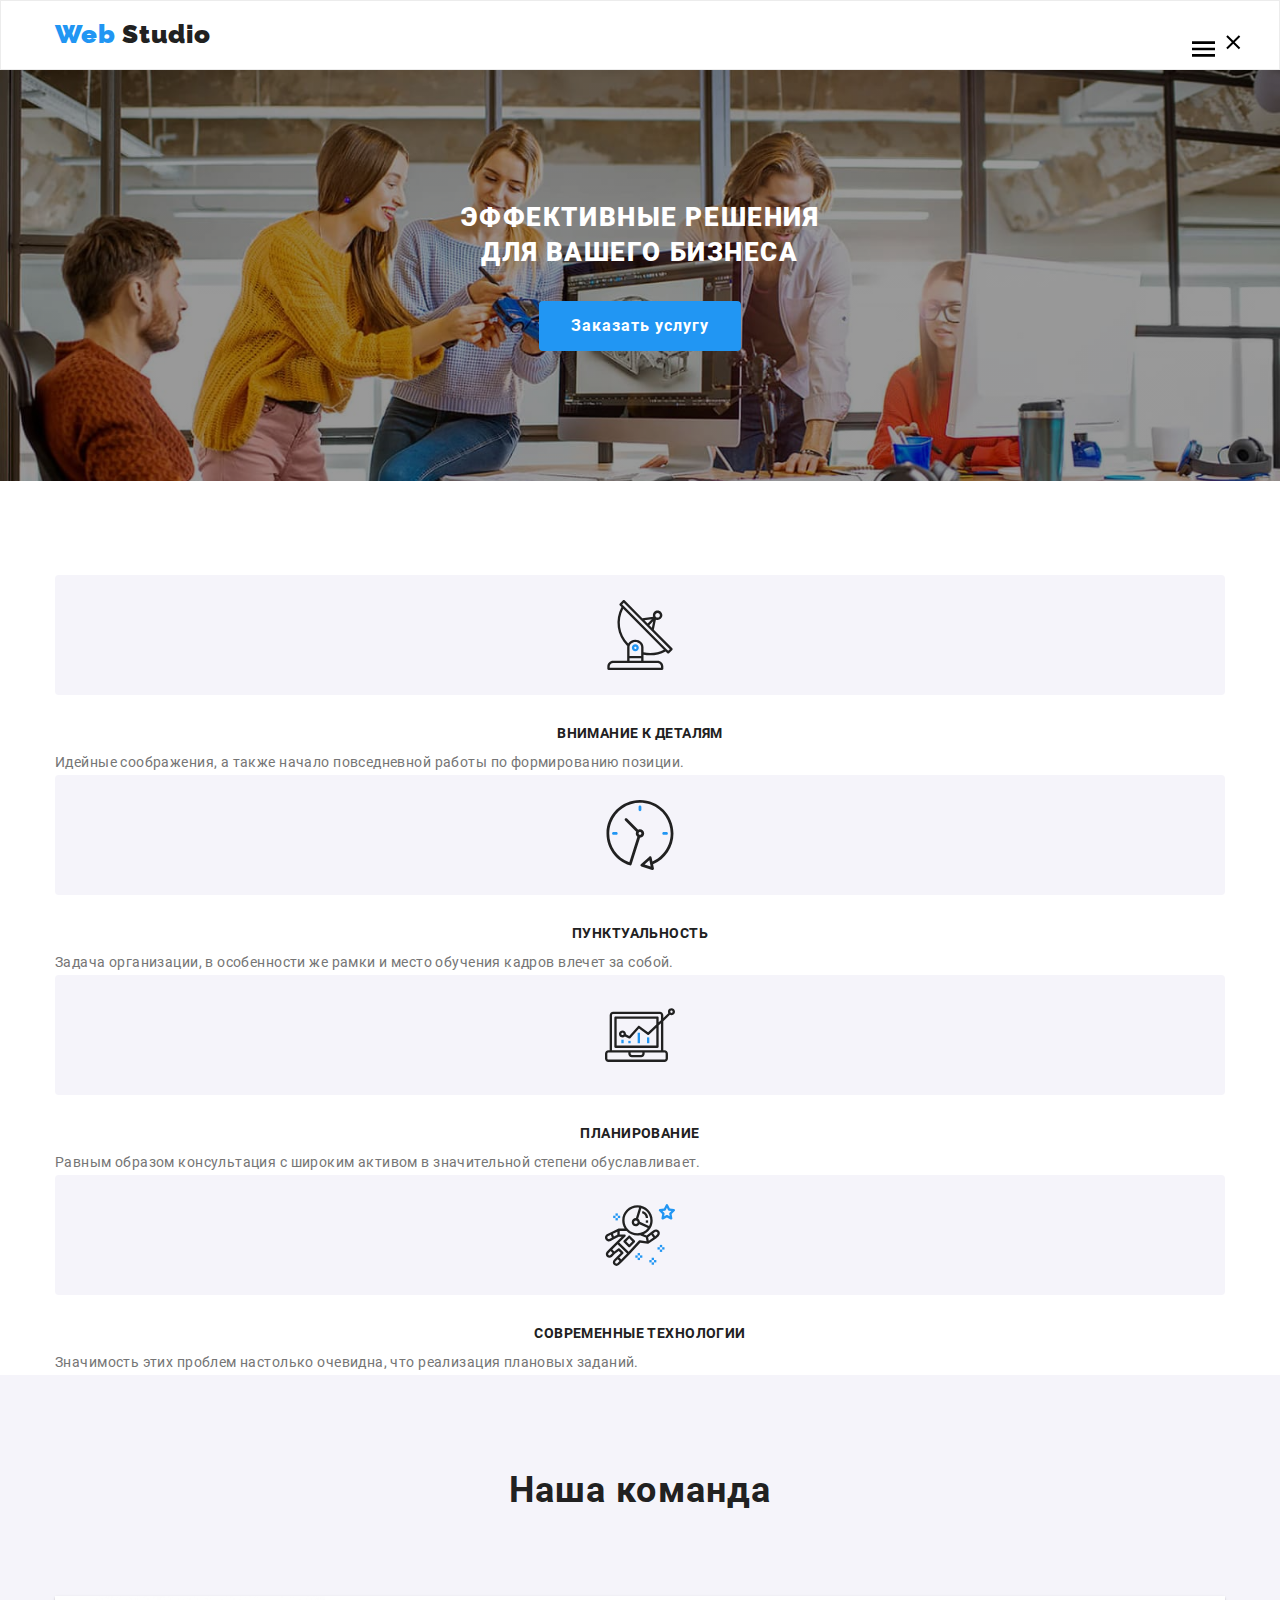
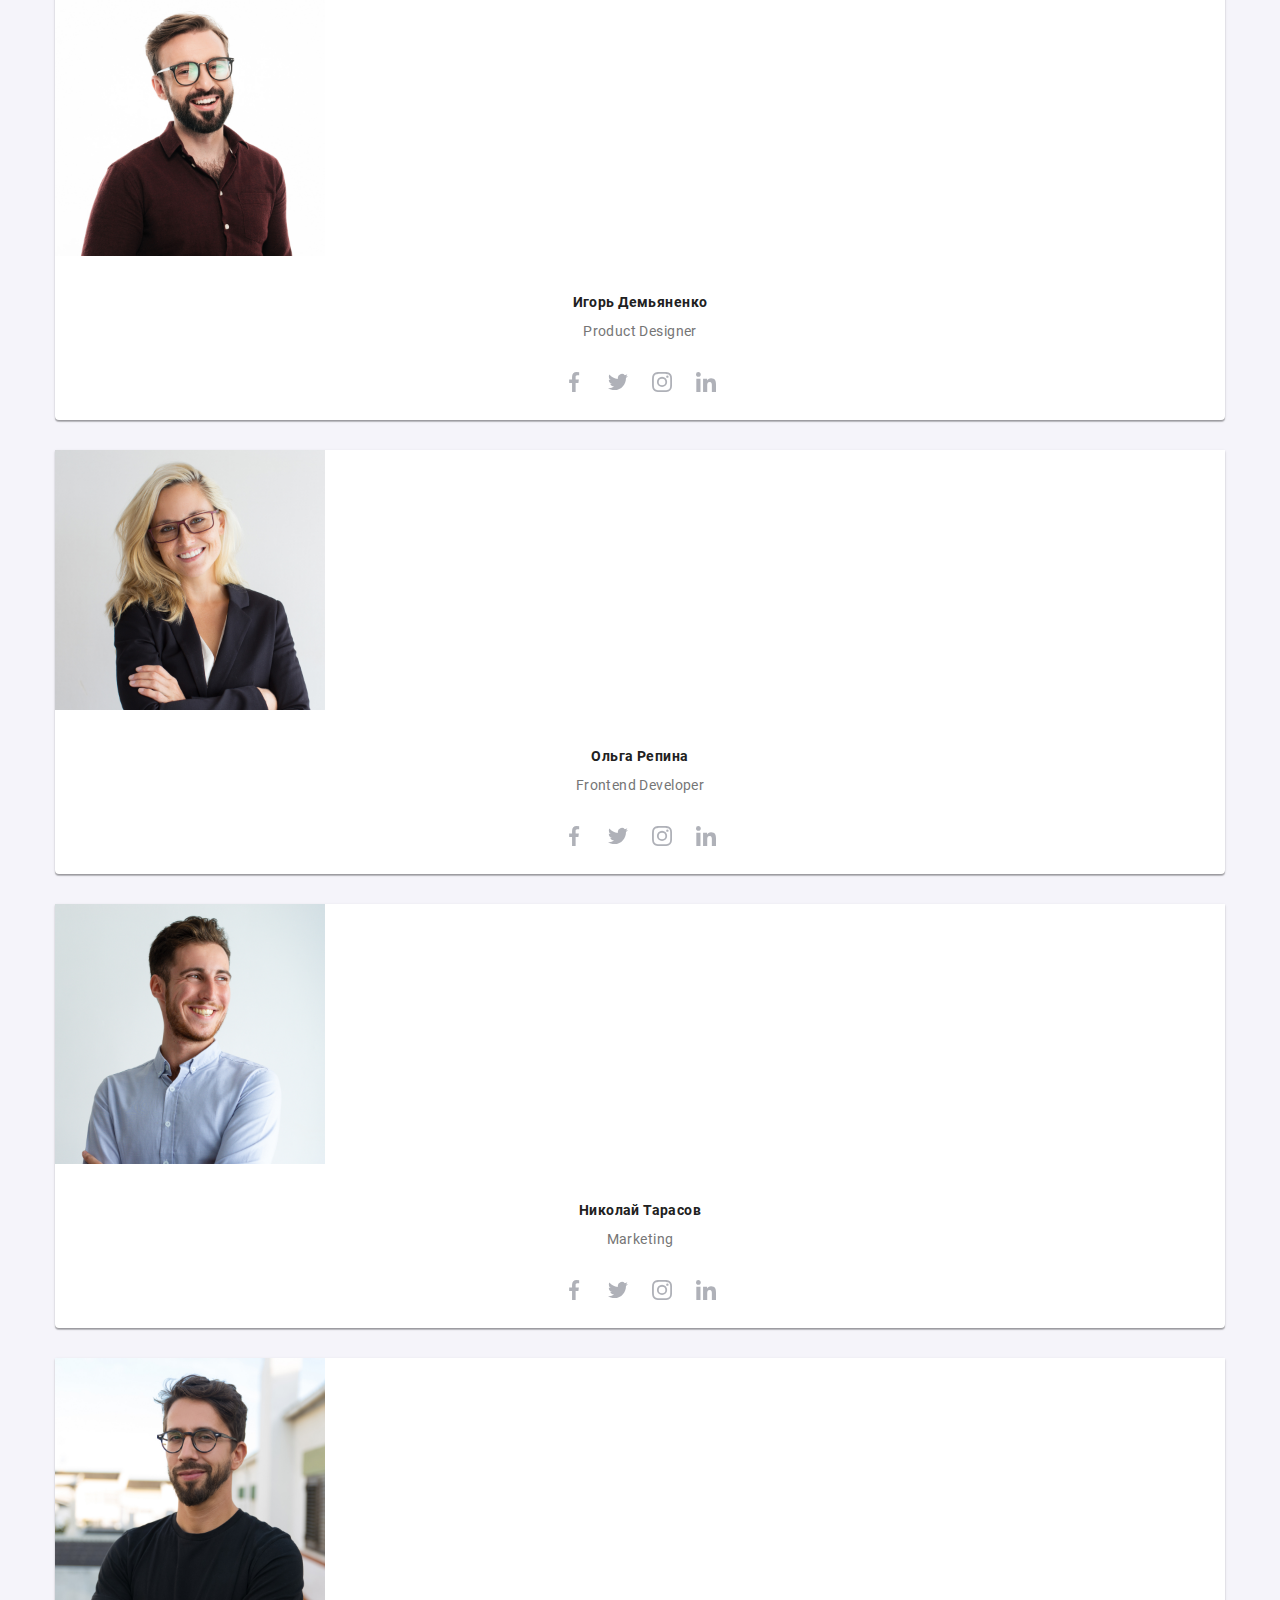
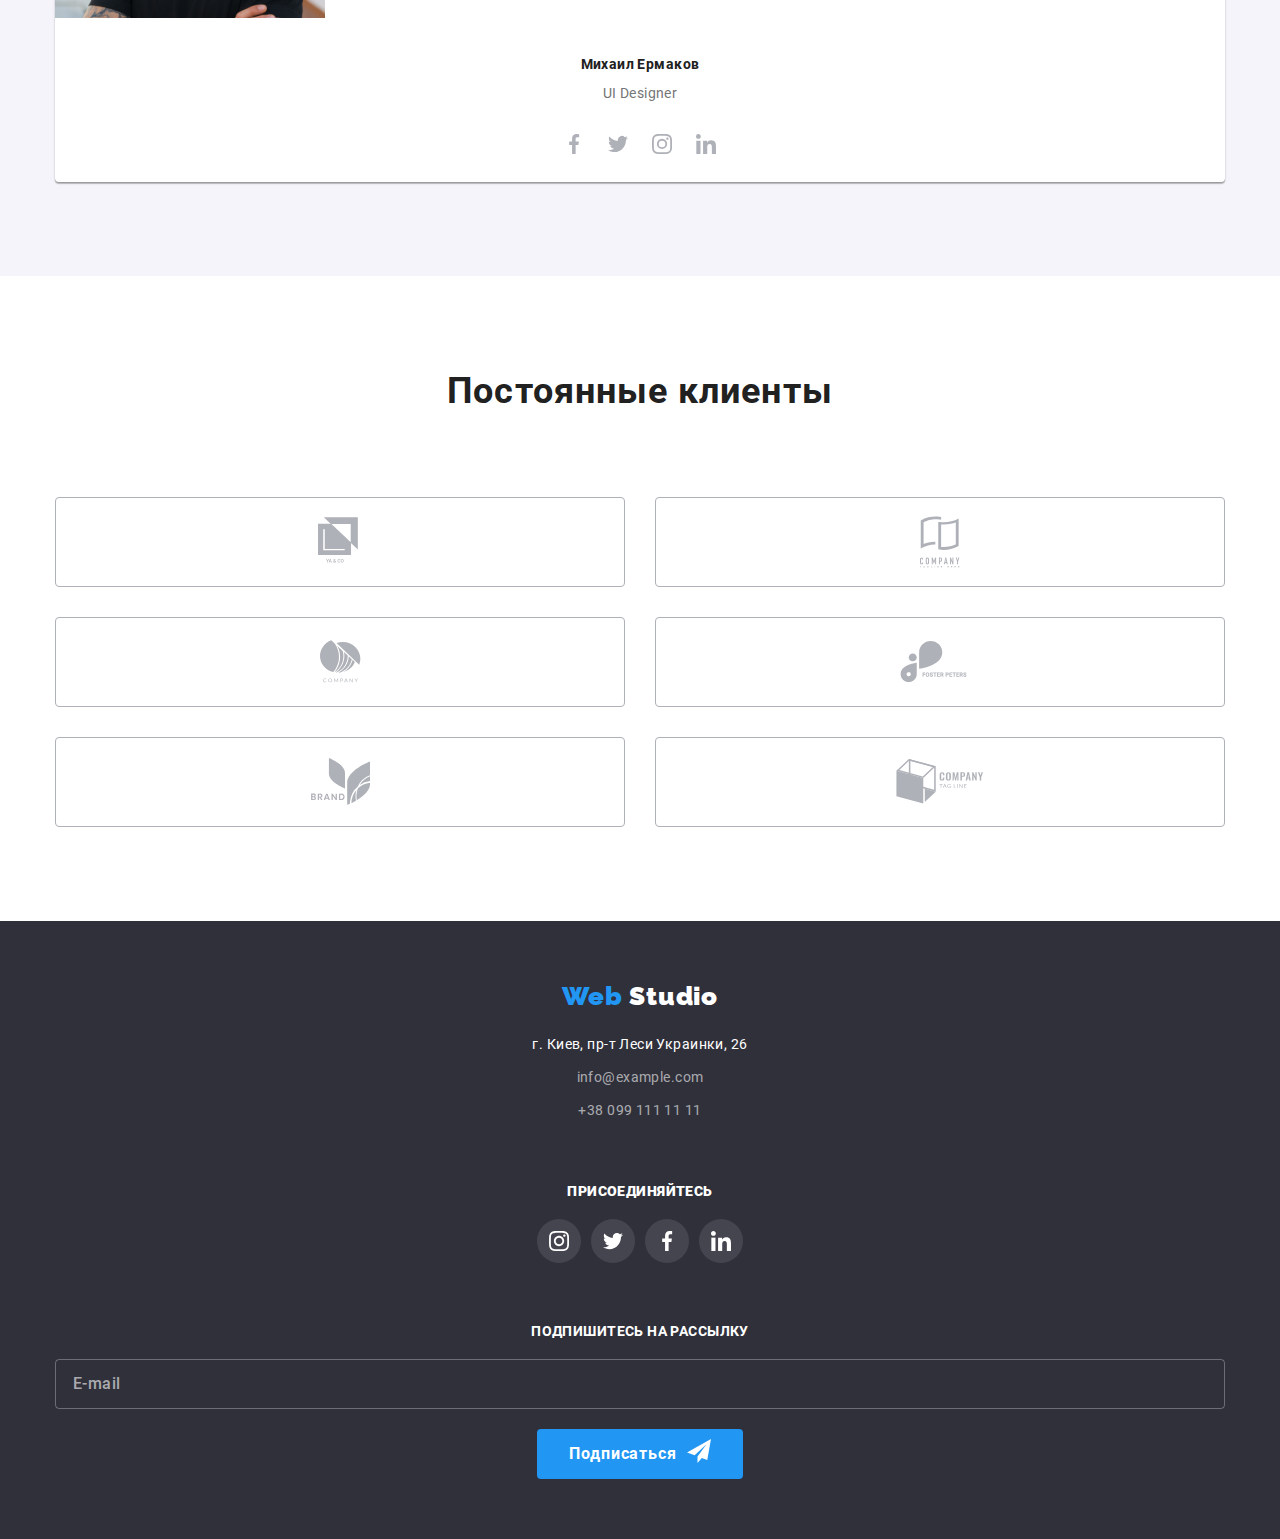
==== index.html @ c3ce1764 "додав бургер меню мобілне" ====
<!DOCTYPE html>
<html lang="ru">
  <head>
    <meta charset="UTF-8" />
    <meta name="viewport" content="width=device-width, initial-scale=1.0" />
    <title>Web Studio</title>
    <link rel="stylesheet" href="./css/main.min.css" />
  </head>

  <body>
    <header class="header-page">
      <div class="container navigation">
        <a href="./" class="logo-header"
          ><span class="logo-web">Web </span>Studio</a
        >
        <button type="button" class="btn-bg" data-modal-open>
          <svg width="23" height="16">
            <use href="./img/icons/sprite.svg#icon-menu-mob"></use>
          </svg>
          <svg width="30" height="30">
            <use href="./img/icons/sprite.svg#icon-close-mob"></use>
          </svg>
        </button>
        <!-- <nav>
          <ul class="list nav-list">
            <li class="nav-list-item">
              <a href="./index.html" class="menu-link current"> Студия </a>
            </li>
            <li class="nav-list-item">
              <a href="./portfolio.html" class="menu-link">Портфолио</a>
            </li>
            <li class="nav-list-item">
              <a href="#" class="menu-link">Контакты</a>
            </li>
          </ul>
        </nav> -->
        <!-- <div class="link-list">
          <a href="mailto:info@devstudio.com" class="contacts-link"
            ><svg class="mail-link" width="16" height="12">
              <use href="./img/icons/sprite.svg#icon-letter"></use>
            </svg>
            info@devstudio.com
          </a>

          <a href="tel:+380961111111" class="contacts-link"
            ><svg class="mail-link" width="10" height="16">
              <use href="./img/icons/sprite.svg#icon-mobile"></use>
            </svg>
            +38 096 111 11 11
          </a>
        </div> -->
      </div>
    </header>
    <main>
      <!--Hero-->
      <section class="section-hero">
        <div class="container">
          <h1 class="hero-title">
            ЭФФЕКТИВНЫЕ РЕШЕНИЯ <br />
            ДЛЯ ВАШЕГО БИЗНЕСА
          </h1>
          <button type="button" class="btn hero-btn" data-modal-open>
            Заказать услугу
          </button>
        </div>
      </section>

      <!--Our benefits-->
      <section class="benefits">
        <!--there is h2, so next there are h3 in this section, not <p>-->
        <div class="container">
          <h2 hidden>Our benefits</h2>
          <ul class="list benefits-list">
            <li class="benefits-item item-details">
              <h3 class="benefits-title">ВНИМАНИЕ К ДЕТАЛЯМ</h3>
              <p class="main-text">
                Идейные соображения, а также начало повседневной работы по
                формированию позиции.
              </p>
            </li>
            <li class="benefits-item item-punctual">
              <h3 class="benefits-title">ПУНКТУАЛЬНОСТЬ</h3>
              <p class="main-text">
                Задача организации, в особенности же рамки и место обучения
                кадров влечет за собой.
              </p>
            </li>
            <li class="benefits-item item-planing">
              <h3 class="benefits-title">ПЛАНИРОВАНИЕ</h3>
              <p class="main-text">
                Равным образом консультация с широким активом в значительной
                степени обуславливает.
              </p>
            </li>
            <li class="benefits-item item-technology">
              <h3 class="benefits-title">СОВРЕМЕННЫЕ ТЕХНОЛОГИИ</h3>
              <p class="main-text">
                Значимость этих проблем настолько очевидна, что реализация
                плановых заданий.
              </p>
            </li>
          </ul>
        </div>
      </section>

      <!--What do we do-->
      <!-- <section>
        <div class="container what-we-do">
          <h2 class="section-title">Чем мы занимаемся</h2>
          <ul class="list what-we-do-list">
            <li class="what-we-do-item">
              <img
                src="./img/desktop.jpg"
                alt="Десктопные приложения"
                width="370"
              />
              <p class="what-we-do-text">ДЕСКТОПНЫЕ ПРИЛОЖЕНИЯ</p>
            </li>
            <li class="what-we-do-item">
              <img
                src="./img/mobile.jpg"
                alt="Мобильные приложения"
                width="370"
              />
              <p class="what-we-do-text">МОБИЛЬНЫЕ ПРИЛОЖЕНИЯ</p>
            </li>
            <li class="what-we-do-item">
              <img
                src="./img/design.jpg"
                alt="Дизайнерские решения"
                width="370"
              />
              <p class="what-we-do-text">ДИЗАЙНЕРСКИЕ РЕШЕНИЯ</p>
            </li>
          </ul>
        </div>
      </section> -->

      <!--Our team-->
      <section class="our-team">
        <div class="container">
          <h2 class="section-title">Наша команда</h2>
          <ul class="list team-list">
            <li class="person-list">
              <img
                src="./img/demjanenko.jpg"
                alt="Игорь Демьяненко"
                width="270"
              />
              <h3 class="names">Игорь Демьяненко</h3>
              <p class="main-text">Product Designer</p>
              <ul class="list team-social-link-list">
                <li>
                  <a
                    href="#"
                    aria-label="ссылка Facebook"
                    class="team-social-link"
                  >
                    <svg class="link-icon" width="20" height="20">
                      <use href="./img/icons/sprite.svg#icon-facebook"></use>
                    </svg>
                  </a>
                </li>
                <li>
                  <a
                    href="#"
                    aria-label="ссылка Twitter"
                    class="team-social-link"
                  >
                    <svg class="link-icon" width="20" height="20">
                      <use href="./img/icons/sprite.svg#icon-twitter"></use>
                    </svg>
                  </a>
                </li>
                <li>
                  <a
                    href="#"
                    aria-label="ссылка Instagram"
                    class="team-social-link"
                  >
                    <svg class="link-icon" width="20" height="20">
                      <use href="./img/icons/sprite.svg#icon-instagram"></use>
                    </svg>
                  </a>
                </li>
                <li>
                  <a
                    href="#"
                    aria-label="ссылка LinkIn"
                    class="team-social-link"
                  >
                    <svg class="link-icon" width="20" height="20">
                      <use href="./img/icons/sprite.svg#icon-linkedin"></use>
                    </svg>
                  </a>
                </li>
              </ul>
            </li>
            <li class="person-list">
              <img src="./img/repina.jpg" alt="Ольга Репина" width="270" />
              <h3 class="names">Ольга Репина</h3>
              <p class="main-text">Frontend Developer</p>
              <ul class="list team-social-link-list">
                <li>
                  <a
                    href="#"
                    aria-label="ссылка Facebook"
                    class="team-social-link"
                  >
                    <svg class="link-icon" width="20" height="20">
                      <use href="./img/icons/sprite.svg#icon-facebook"></use>
                    </svg>
                  </a>
                </li>
                <li>
                  <a
                    href="#"
                    aria-label="ссылка Twitter"
                    class="team-social-link"
                  >
                    <svg class="link-icon" width="20" height="20">
                      <use href="./img/icons/sprite.svg#icon-twitter"></use>
                    </svg>
                  </a>
                </li>
                <li>
                  <a
                    href="#"
                    aria-label="ссылка Instagram"
                    class="team-social-link"
                  >
                    <svg class="link-icon" width="20" height="20">
                      <use href="./img/icons/sprite.svg#icon-instagram"></use>
                    </svg>
                  </a>
                </li>
                <li>
                  <a
                    href="#"
                    aria-label="ссылка LinkIn"
                    class="team-social-link"
                  >
                    <svg class="link-icon" width="20" height="20">
                      <use href="./img/icons/sprite.svg#icon-linkedin"></use>
                    </svg>
                  </a>
                </li>
              </ul>
            </li>

            <li class="person-list">
              <img src="./img/tarasov.jpg" alt="Николай Тарасов" width="270" />
              <h3 class="names">Николай Тарасов</h3>
              <p class="main-text">Marketing</p>
              <ul class="list team-social-link-list">
                <li>
                  <a
                    href="#"
                    aria-label="ссылка Facebook"
                    class="team-social-link"
                  >
                    <svg class="link-icon" width="20" height="20">
                      <use href="./img/icons/sprite.svg#icon-facebook"></use>
                    </svg>
                  </a>
                </li>
                <li>
                  <a
                    href="#"
                    aria-label="ссылка Twitter"
                    class="team-social-link"
                  >
                    <svg class="link-icon" width="20" height="20">
                      <use href="./img/icons/sprite.svg#icon-twitter"></use>
                    </svg>
                  </a>
                </li>
                <li>
                  <a
                    href="#"
                    aria-label="ссылка Instagram"
                    class="team-social-link"
                  >
                    <svg class="link-icon" width="20" height="20">
                      <use href="./img/icons/sprite.svg#icon-instagram"></use>
                    </svg>
                  </a>
                </li>
                <li>
                  <a
                    href="#"
                    aria-label="ссылка LinkIn"
                    class="team-social-link"
                  >
                    <svg class="link-icon" width="20" height="20">
                      <use href="./img/icons/sprite.svg#icon-linkedin"></use>
                    </svg>
                  </a>
                </li>
              </ul>
            </li>
            <li class="person-list">
              <img src="./img/ermakov.jpg" alt="Михаил Ермаков" width="270" />
              <h3 class="names">Михаил Ермаков</h3>
              <p class="main-text">UI Designer</p>
              <ul class="list team-social-link-list">
                <li>
                  <a
                    href="#"
                    aria-label="ссылка Facebook"
                    class="team-social-link"
                  >
                    <svg class="link-icon" width="20" height="20">
                      <use href="./img/icons/sprite.svg#icon-facebook"></use>
                    </svg>
                  </a>
                </li>
                <li>
                  <a
                    href="#"
                    aria-label="ссылка Twitter"
                    class="team-social-link"
                  >
                    <svg class="link-icon" width="20" height="20">
                      <use href="./img/icons/sprite.svg#icon-twitter"></use>
                    </svg>
                  </a>
                </li>
                <li>
                  <a
                    href="#"
                    aria-label="ссылка Instagram"
                    class="team-social-link"
                  >
                    <svg class="link-icon" width="20" height="20">
                      <use href="./img/icons/sprite.svg#icon-instagram"></use>
                    </svg>
                  </a>
                </li>
                <li>
                  <a
                    href="#"
                    aria-label="ссылка LinkIn"
                    class="team-social-link"
                  >
                    <svg class="link-icon" width="20" height="20">
                      <use href="./img/icons/sprite.svg#icon-linkedin"></use>
                    </svg>
                  </a>
                </li>
              </ul>
            </li>
          </ul>
        </div>
      </section>
      <!--Clients-->
      <section>
        <div class="container">
          <h2 class="section-title">Постоянные клиенты</h2>
          <ul class="list clients-list">
            <li class="clients-list-item">
              <a href="#" aria-label="ссылка YA & CO" class="logo-list">
                <svg class="logo" width="44" height="49">
                  <use href="./img/icons/sprite.svg#icon-logo1"></use>
                </svg>
              </a>
            </li>
            <li class="clients-list-item">
              <a href="#" aria-label="ссылка YA & CO" class="logo-list">
                <svg class="logo" width="40" height="52">
                  <use href="./img/icons/sprite.svg#icon-logo2"></use>
                </svg>
              </a>
            </li>
            <li class="clients-list-item">
              <a href="#" aria-label="ссылка YA & CO" class="logo-list">
                <svg class="logo" width="41" height="43">
                  <use href="./img/icons/sprite.svg#icon-logo3"></use>
                </svg>
              </a>
            </li>
            <li class="clients-list-item">
              <a href="#" aria-label="ссылка YA & CO" class="logo-list">
                <svg class="logo" width="80" height="42">
                  <use href="./img/icons/sprite.svg#icon-logo4"></use>
                </svg>
              </a>
            </li>
            <li class="clients-list-item">
              <a href="#" aria-label="ссылка YA & CO" class="logo-list">
                <svg class="logo" width="59" height="47">
                  <use href="./img/icons/sprite.svg#icon-logo5"></use>
                </svg>
              </a>
            </li>
            <li class="clients-list-item">
              <a href="#" aria-label="ссылка YA & CO" class="logo-list">
                <svg class="logo" width="88" height="45">
                  <use href="./img/icons/sprite.svg#icon-logo6"></use>
                </svg>
              </a>
            </li>
          </ul>
        </div>
      </section>
    </main>

    <footer class="footer">
      <div class="container footer-container">
        <div class="footer-div">
          <a href="./" class="logo-footer"
            ><span class="logo-web">Web </span>Studio</a
          >
          <address class="address">
            <p>г. Киев, пр-т Леси Украинки, 26</p>
            <a href="mailto:info@example.com" class="address-link"
              >info@example.com</a
            >
            <a href="tel:+380991111111" class="address-link"
              >+38 099 111 11 11</a
            >
          </address>
        </div>

        <!--JoinUS-->
        <div class="join-us footer-div">
          <p><b>ПРИСОЕДИНЯЙТЕСЬ</b></p>
          <ul class="list join-us-list">
            <li class="join-us-list-item item-instagram">
              <a href="#" aria-label="ссылка Instagram"></a>
            </li>
            <li class="join-us-list-item item-twitter">
              <a href="#" aria-label="ссылка Twitter"></a>
            </li>
            <li class="join-us-list-item item-facebook">
              <a href="#" aria-label="ссылка Facebook"></a>
            </li>
            <li class="join-us-list-item item-linkin">
              <a href="#" aria-label="ссылка LinkIn"></a>
            </li>
          </ul>
        </div>
        <!--for mailing-block-->
        <div class="mailing">
          <p><b>ПОДПИШИТЕСЬ НА РАССЫЛКУ</b></p>
          <div class="mailing-block">
            <input
              type="mail"
              class="input-mailing-block"
              placeholder="E-mail"
            />
            <button type="button" class="btn">Подписаться</button>
          </div>
        </div>
      </div>
    </footer>

    <div class="backdrop is-hidden" data-modal>
      <div class="bg-menu">
        <nav>
          <ul class="list nav-list">
            <li class="nav-list-item">
              <a href="./index.html" class="menu-link current"> Студия </a>
            </li>
            <li class="nav-list-item">
              <a href="./portfolio.html" class="menu-link">Портфолио</a>
            </li>
            <li class="nav-list-item">
              <a href="#" class="menu-link">Контакты</a>
            </li>
          </ul>
        </nav>
        <div class="link-list">
          <a href="mailto:info@devstudio.com" class="contacts-link"
            ><svg class="mail-link" width="16" height="12">
              <use href="./img/icons/sprite.svg#icon-letter"></use>
            </svg>
            info@devstudio.com
          </a>

          <a href="tel:+380961111111" class="contacts-link"
            ><svg class="mail-link" width="10" height="16">
              <use href="./img/icons/sprite.svg#icon-mobile"></use>
            </svg>
            +38 096 111 11 11
          </a>
        </div>
      </div>
    </div>

    <div class="backdrop is-hidden" data-modal>
      <div class="modal">
        <h2 class="modal-title">Оставьте свои данные, мы вам перезвоним</h2>
        <form class="form">
          <div class="form-field">
            <input
              type="name"
              class="modal-text form-field-input"
              name="Имя"
              id="name"
            />
            <label for="name" class="form-field-label">Имя</label>
            <svg class="form-logo" width="18" height="18">
              <use href="./img/icons/sprite.svg#icon-person"></use>
            </svg>
          </div>

          <div class="form-field">
            <svg class="form-logo" width="18" height="18">
              <use href="./img/icons/sprite.svg#icon-phone"></use>
            </svg>

            <input
              type="name"
              class="modal-text form-field-input"
              name="Имя"
              id="name"
            />
            <label for="name" class="form-field-label">Телефон</label>
          </div>

          <div class="form-field">
            <svg class="form-logo" width="18" height="18">
              <use href="./img/icons/sprite.svg#icon-mletter"></use>
            </svg>

            <input
              type="name"
              class="modal-text form-field-input"
              name="Имя"
              id="name"
            />
            <label for="name" class="form-field-label">Почта</label>
          </div>

          <div class="form-field">
            <textarea
              name="comment"
              class="modal-text form-field-textarea"
              rows="5"
              placeholder="Введите текст"
            ></textarea>
            <label for="name" class="form-field-label">Комментарий</label>
          </div>

          <div class="form-field-agree">
            <label class="form-field-agree-label">
              <input type="checkbox" class="form-field-agree-input" />
              <span class="checked-icon"></span>
              Соглашаюсь с рассылкой и принимаю
            </label>

            <a href="#" class="form-field-link">Условия договора</a>
          </div>

          <button type="button" class="btn">Отправить</button>
        </form>
        <button type="button" class="modal-button" data-modal-close>
          <svg class="modal-icon" width="25" height="25">
            <use href="./img/icons/sprite.svg#icon-close"></use>
          </svg>
        </button>
      </div>
    </div>
    <script src="./js/modal.js"></script>
  </body>
</html>
---- css/main.min.css ----
@font-face{font-family:"Roboto";font-style:normal;font-weight:400;src:url("../fonts/roboto/roboto-v20-latin_cyrillic-regular.woff2") format("woff2"),url("../fonts/roboto/roboto-v20-latin_cyrillic-regular.woff") format("woff")}@font-face{font-family:"Roboto";font-style:normal;font-weight:500;src:url("../fonts/roboto/roboto-v20-latin_cyrillic-500.woff2") format("woff2"),url("../fonts/roboto/roboto-v20-latin_cyrillic-500.woff") format("woff")}@font-face{font-family:"Roboto";font-style:normal;font-weight:700;src:url("../fonts/roboto/roboto-v20-latin_cyrillic-700.woff2") format("woff2"),url("../fonts/roboto/roboto-v20-latin_cyrillic-700.woff") format("woff")}@font-face{font-family:"Roboto";font-style:normal;font-weight:900;src:url("../fonts/roboto/roboto-v20-latin_cyrillic-900.woff2") format("woff2"),url("../fonts/roboto/roboto-v20-latin_cyrillic-900.woff") format("woff")}@font-face{font-family:"Raleway";font-style:normal;font-weight:900;src:url("../fonts/raleway/raleway-v17-latin_cyrillic-900.woff2") format("woff2"),url("../fonts/raleway/raleway-v17-latin_cyrillic-900.woff") format("woff")}/*! modern-normalize v1.0.0 | MIT License | https://github.com/sindresorhus/modern-normalize */*,*::before,*::after{box-sizing:border-box}:root{tab-size:4}html{line-height:1.15;-webkit-text-size-adjust:100%}body{margin:0}body{font-family:system-ui,-apple-system,"Segoe UI",Roboto,Helvetica,Arial,sans-serif,"Apple Color Emoji","Segoe UI Emoji"}hr{height:0;color:inherit}abbr[title]{text-decoration:underline dotted}b,strong{font-weight:bolder}code,kbd,samp,pre{font-family:ui-monospace, SFMono-Regular, Consolas, "Liberation Mono", Menlo, monospace;font-size:1em}small{font-size:80%}sub,sup{font-size:75%;line-height:0;position:relative;vertical-align:baseline}sub{bottom:-0.25em}sup{top:-0.5em}table{text-indent:0;border-color:inherit}button,input,optgroup,select,textarea{font-family:inherit;font-size:100%;line-height:1.15;margin:0}button,select{text-transform:none}button,[type="button"],[type="reset"],[type="submit"]{-webkit-appearance:button}::-moz-focus-inner{border-style:none;padding:0}:-moz-focusring{outline:1px dotted ButtonText}:-moz-ui-invalid{box-shadow:none}legend{padding:0}progress{vertical-align:baseline}::-webkit-inner-spin-button,::-webkit-outer-spin-button{height:auto}[type="search"]{-webkit-appearance:textfield;outline-offset:-2px}::-webkit-search-decoration{-webkit-appearance:none}::-webkit-file-upload-button{-webkit-appearance:button;font:inherit}summary{display:list-item}.bg-menu{position:absolute;top:0;left:0;opacity:1;padding:60px 0;text-align:center;width:100%;background-color:#fff;border-top:1px solid #ececec;transform:translateY(60px);transition:transform 250ms cubic-bezier(0.4, 0, 0.2, 1)}html{box-sizing:border-box}*,*::before,*::after{box-sizing:inherit}body{font-family:Roboto, sans-serif;font-size:14px;line-height:1.714;letter-spacing:0.03em;background-color:#fff;color:#757575;margin:0px}.container{width:100%;padding-left:15px;padding-right:15px;margin-left:auto;margin-right:auto}@media (min-width: 480px){.container{width:480px}}@media (min-width: 768px){.container{width:768px}}@media (min-width: 1200px){.container{width:1200px}}.pf-container{margin-bottom:50px}@media (max-width: 479px){section{padding-top:60px;padding-bottom:60px}}@media (min-width: 480px){section{padding-top:60px;padding-bottom:60px}}@media (min-width: 1200px){section{padding-top:94px;padding-bottom:94px}}.section-title{font-weight:700;font-size:28px;line-height:1.167;letter-spacing:0.03em;text-align:center;color:#212121}@media (max-width: 479px){.section-title{padding-bottom:35px}}@media (min-width: 480px){.section-title{padding-bottom:35px}}@media (min-width: 1200px){.section-title{margin-bottom:50px;font-size:36px}}.main-text{font-weight:400;font-size:14px;line-height:1.714;letter-spacing:0.03em;color:#757575}h2,p{margin-top:0px;margin-bottom:0px}.list{list-style:none;margin:0;padding:0}.logo-header,.logo-footer,.logo-web{font-family:Raleway, sans-serif;font-style:normal;font-weight:bold;font-size:24px;line-height:1.192;letter-spacing:0.03em;text-decoration:none}@media (min-width: 1200px){.logo-header,.logo-footer,.logo-web{font-size:26px}}.logo-header{color:#212121}.logo-footer{color:#fff}.logo-web{color:#2196f3}.menu-link{display:block;font-style:normal;font-weight:500;font-size:14px;line-height:1.143;letter-spacing:0.02em;color:#212121;text-decoration:none;transition:color 250ms cubic-bezier(0.4, 0, 0.2, 1)}@media (max-width: 479px){.menu-link{position:relative;margin-bottom:40px;display:inline-block}}@media (min-width: 480px){.menu-link{position:relative;margin-bottom:40px;display:inline-block}}.menu-link:hover,.menu-link:focus{color:#2196f3}.menu-link.current{color:#2196f3}.current::after{content:" ";position:absolute;left:0;bottom:-10px;display:block;width:100%;height:4px;border-radius:2px;color:#2196f3;background-color:#2196f3}.btn{display:inline-flex;padding:10px 32px;min-width:200px;font-family:inherit;font-weight:700;font-size:16px;line-height:1.875;letter-spacing:0.06em;border-radius:4px;color:#fff;background-color:#2196f3;border:transparent;box-shadow:none}.btn:hover,.btn:focus{color:#fff;background-color:#2196f3;box-shadow:0px 3px 1px rgba(0,0,0,0.1),0px 1px 2px rgba(0,0,0,0.08),0px 2px 2px rgba(0,0,0,0.12)}.modal .btn{justify-content:center;box-shadow:0px 4px 4px rgba(0,0,0,0.15)}.modal-button{position:absolute;top:4px;right:8px;display:inline-flex;justify-content:center;align-items:center;width:35px;height:35px;border-radius:50%;border:1px solid rgba(0,0,0,0.1);background-color:#fff;transition:fill 250ms cubic-bezier(0.4, 0, 0.2, 1)}.modal-button:hover,.modal-button:focus{fill:#2196f3;outline:none}.btn-bg{position:absolute;top:25px;right:25px;border:none;background-color:#fff}.backdrop{position:fixed;top:0;left:0;right:0;bottom:0;opacity:1;transition:opacity 250ms cubic-bezier(0.4, 0, 0.2, 1)}@media (max-width: 479px){.backdrop{background-color:transparent}}@media (min-width: 480px){.backdrop{background-color:transparent}}.backdrop.is-hidden{opacity:0;pointer-events:none}.backdrop.is-hidden .modal{transform:translate(-50%, -50%) scale(1.5)}.modal{position:absolute;top:50%;left:50%;padding:40px;display:flex;justify-content:center;align-items:center;text-align:center;flex-direction:column;width:528px;height:581px;background-color:#fffffa;box-shadow:0px 1px 3px rgba(0,0,0,0.12),0px 1px 1px rgba(0,0,0,0.14),0px 2px 1px rgba(0,0,0,0.2);border-radius:4px;transform:translate(-50%, -50%) scale(1);transition:transform 250ms cubic-bezier(0.4, 0, 0.2, 1)}.modal-title{margin-bottom:10px;font-style:normal;font-weight:700;font-size:20px;line-height:1.15;text-align:center;letter-spacing:0.03em;color:#212121}.modal-text{font-size:26px;font-weight:700;line-height:1.364;letter-spacing:0.06em}.mailing-block{margin-top:20px}@media (max-width: 479px){.mailing-block .btn{margin-top:20px}}@media (min-width: 480px){.mailing-block .btn{margin-top:20px}}.mailing-block .btn::after{content:" ";background-image:url("../img/icons/sendicon.svg");background-repeat:no-repeat;margin-left:10px;width:24px;height:24px}.mailing-block .btn:hover{color:#fff;background-color:#2196f3}.form{width:448px}.form-logo{position:absolute;top:50%;left:12px;transform:translateY(-50%);transition:fill 250ms cubic-bezier(0.4, 0, 0.2, 1)}.form-field:focus-within .form-logo{fill:#2196f3}.form-field{position:relative;display:flex;margin-top:30px;font-style:normal;font-weight:500;font-size:14px;line-height:1.7;letter-spacing:0.03em;color:rgba(117,117,117,0.5)}.form-field-input{width:100%;height:40px;margin:0;padding-left:40px;font:inherit;border:1px solid rgba(33,33,33,0.2);border-radius:4px;transition:border 250ms cubic-bezier(0.4, 0, 0.2, 1)}.form-field-label{position:absolute;transform:translateY(-150%);font-style:normal;font-weight:500;font-size:12px;line-height:1.17;color:#757575}.form-field-textarea{width:100%;height:96px;margin:0;padding-left:12px;font:inherit;border:1px solid rgba(33,33,33,0.2);border-radius:4px;resize:none;transition:border 250ms cubic-bezier(0.4, 0, 0.2, 1)}.form-field:focus-within .form-field-input{border:1px solid #2196f3;border-radius:4px;outline:none}.form-field-textarea::placeholder{font-family:Roboto;font-style:normal;font-weight:500;font-size:14px;line-height:1.14;letter-spacing:0.01em;color:rgba(117,117,117,0.5)}.form-field:focus-within .form-field-textarea{border:1px solid #2196f3;border-radius:4px;outline:none}.form-field-agree{position:relative;display:flex;justify-content:start;align-items:center;width:100%;margin-top:30px;margin-bottom:35px;padding-left:10px;padding-right:10px}.form-field-agree-label{display:flex;align-items:center;padding-left:20px}.form-field-agree-input{position:absolute;appearance:none;-webkit-appearance:none;-moz-appearance:none}.form-field-agree .checked-icon{position:absolute;transform:translateX(-20px);display:inline-block;width:16px;height:15px;border:2px solid #212121;border-radius:2px;transition:border 250ms cubic-bezier(0.4, 0, 0.2, 1)}.form-field-agree .form-field-link{margin-left:5px;font-style:normal;font-weight:500;font-size:14px;line-height:1.7;letter-spacing:0.03em;color:#2196f3}.form-field-agree-input:checked+.checked-icon{border-color:#2196f3;background-color:#2196f3;background-image:url(../img/check.svg);background-size:contain;background-origin:border-box}.input-mailing-block{display:inline-block;margin-right:12px;padding-left:17px;width:100%;height:50px;font-family:inherit;font-style:normal;font-weight:500;font-size:16px;line-height:1.25;letter-spacing:0.03em;color:rgba(255,255,255,0.6);background-color:transparent;border:1px solid rgba(255,255,255,0.3);border-radius:4px}.input-mailing-block::placeholder{font-style:normal;font-weight:500;font-size:16px;line-height:1.25;letter-spacing:0.03em;color:rgba(255,255,255,0.6)}.header-page{border:1px solid #ececec}@media (min-width: 480px){.header-page{position:relative}}@media (max-width: 479px){.navigation{padding-top:18px;padding-bottom:18px}}@media (min-width: 480px){.navigation{padding-top:18px;padding-bottom:18px}}@media (max-width: 479px){.nav-list{display:block}}@media (min-width: 480px){.nav-list{display:block}}.nav-list-item{position:relative}@media (min-width: 1200px){.nav-list-item:not(last-child){margin-right:50px}}.contacts-link{font-style:normal;font-weight:500;font-size:14px;line-height:1.142;letter-spacing:0.02em;text-decoration:none;color:#757575;transition:color 250ms cubic-bezier(0.4, 0, 0.2, 1)}@media (max-width: 479px){.contacts-link{display:block;margin:20px 0}}@media (min-width: 480px){.contacts-link{display:block}}.contacts-link:hover,.contacts-link:focus{color:#2196f3}.contacts-link:not(last-child){margin-right:30px}.mail-link{display:inline-block;vertical-align:middle;margin-right:10px;fill:currentColor}.section-hero{text-align:center;vertical-align:middle;background-color:rgba(47,48,58,0.8);background-image:linear-gradient(rgba(0,0,0,0.4) 50%, rgba(0,0,0,0.4) 50%),url("../img/hero.jpg");background-size:cover}@media (max-width: 479px){.section-hero{padding:130px 0}}@media (min-width: 480px){.section-hero{padding:130px 0}}.hero-title{padding-top:0px;margin-top:0;margin-bottom:30px;font-size:26px;font-weight:900;line-height:1.364;letter-spacing:0.06em;color:#fff}.benefits{padding-bottom:0}@media (min-width: 480px){.benefits-item{width:100%}}.benefits-title{margin-left:0;margin-top:30px;margin-bottom:10px}@media (max-width: 479px){.benefits-title{text-align:center}}@media (min-width: 480px){.benefits-title{text-align:center}}.benefits-item::before{display:block;content:" ";width:270px;height:120px;border-radius:4px;background-color:#f5f4fa;background-repeat:no-repeat;background-position:center}@media (max-width: 479px){.benefits-item::before{width:100%}}@media (min-width: 480px){.benefits-item::before{width:100%}}.benefits-item.item-details::before{background-image:url("../img/icons/details.svg")}.benefits-item.item-punctual::before{background-image:url("../img/icons/punctual.svg")}.benefits-item.item-planing::before{background-image:url("../img/icons/planing.svg")}.benefits-item.item-technology::before{background-image:url("../img/icons/technology.svg")}.benefits-title,.names{font-weight:700;font-size:14px;line-height:1.143;letter-spacing:0.03em;color:#212121}.our-team{background-color:#f5f4fa}.person-list{background-color:#fff;border-radius:0px 0px 4px 4px;box-shadow:0px 1px 3px rgba(0,0,0,0.12),0px 1px 1px rgba(0,0,0,0.14),0px 2px 1px rgba(0,0,0,0.2)}@media (max-width: 479px){.person-list{width:100%}.person-list:not(:last-child){margin-bottom:30px}}@media (min-width: 480px){.person-list:not(:last-child){margin-bottom:30px}}.person-list .names{margin-top:30px;margin-bottom:10px;text-align:center}.person-list p{text-align:center}.team-social-link{display:flex;justify-content:center;align-items:center;width:44px;height:44px;border-radius:50%;color:#afb1b8;background-color:#fff;transition:color 250ms cubic-bezier(0.4, 0, 0.2, 1),background-color 250ms cubic-bezier(0.4, 0, 0.2, 1)}.team-social-link:hover,.team-social-link:focus{color:#fff;background-color:#2196f3}.team-social-link-list{display:flex;justify-content:space-evenly;margin-top:16px}@media (max-width: 479px){.team-social-link-list{justify-content:center;padding-bottom:16px}}@media (min-width: 480px){.team-social-link-list{justify-content:center;padding-bottom:16px}}.link-icon{fill:currentColor}.clients-list{display:flex;flex-wrap:wrap;justify-content:space-between}.clients-list-item{width:calc((100% - 30px) / 2)}.clients-list-item:nth-child(-n+4){margin-bottom:30px}.logo-list{display:flex;justify-content:center;align-items:center;width:100%;height:90px;border:1px solid #afb1b8;border-radius:4px;color:#afb1b8;transition:border 250ms cubic-bezier(0.4, 0, 0.2, 1),color 250ms cubic-bezier(0.4, 0, 0.2, 1)}.logo-list:hover,.logo-list:focus{color:#2196f3;border:1px solid #2196f3}.logo{fill:currentColor}.footer{padding-top:60px;padding-bottom:60px;background:#2f303a}@media (max-width: 479px){.footer-div{text-align:center}}@media (min-width: 480px){.footer-div{text-align:center}}.join-us{font-weight:700;font-size:14px;line-height:1.143;letter-spacing:0.03em;color:#fff}@media (max-width: 479px){.join-us{padding-top:60px}}@media (min-width: 480px){.join-us{padding-top:60px}}.join-us-list{display:flex;margin-top:20px}@media (max-width: 479px){.join-us-list{justify-content:center}}@media (min-width: 480px){.join-us-list{justify-content:center}}.join-us-list-item{width:44px;height:44px;background-repeat:no-repeat;background-position:center;border-radius:50%;background-color:rgba(255,255,255,0.1);transition:background-color 250ms cubic-bezier(0.4, 0, 0.2, 1)}.join-us-list-item:not(:last-child){margin-right:10px}.join-us-list-item:hover,.join-us-list-item:focus{background-color:#2196f3}.mailing{font-size:14px;line-height:1.143;letter-spacing:0.03em;color:#fff}@media (max-width: 479px){.mailing{padding-top:60px;text-align:center}}@media (min-width: 480px){.mailing{padding-top:60px;text-align:center}}.item-instagram{background-image:url("../img/icons/instagramft.svg")}.item-twitter{background-image:url("../img/icons/twitterft.svg")}.item-facebook{background-image:url("../img/icons/facebookft.svg")}.item-linkin{background-image:url("../img/icons/linkedinft.svg")}.address{margin-top:20px;font-style:inherit;font-weight:400;font-size:14px;line-height:1.714;letter-spacing:0.03em;color:#fff}.address-link{display:block;font-weight:400;font-size:14px;line-height:1.714;letter-spacing:0.03em;text-decoration:none;color:rgba(255,255,255,0.6);transition:color 250ms cubic-bezier(0.4, 0, 0.2, 1)}.address-link:hover,.address-link:focus{color:#2196f3}.address p{display:inline-block;margin-bottom:9px}.address-link:not(:last-child){margin-bottom:9px}
/*# sourceMappingURL=main.min.css.map */
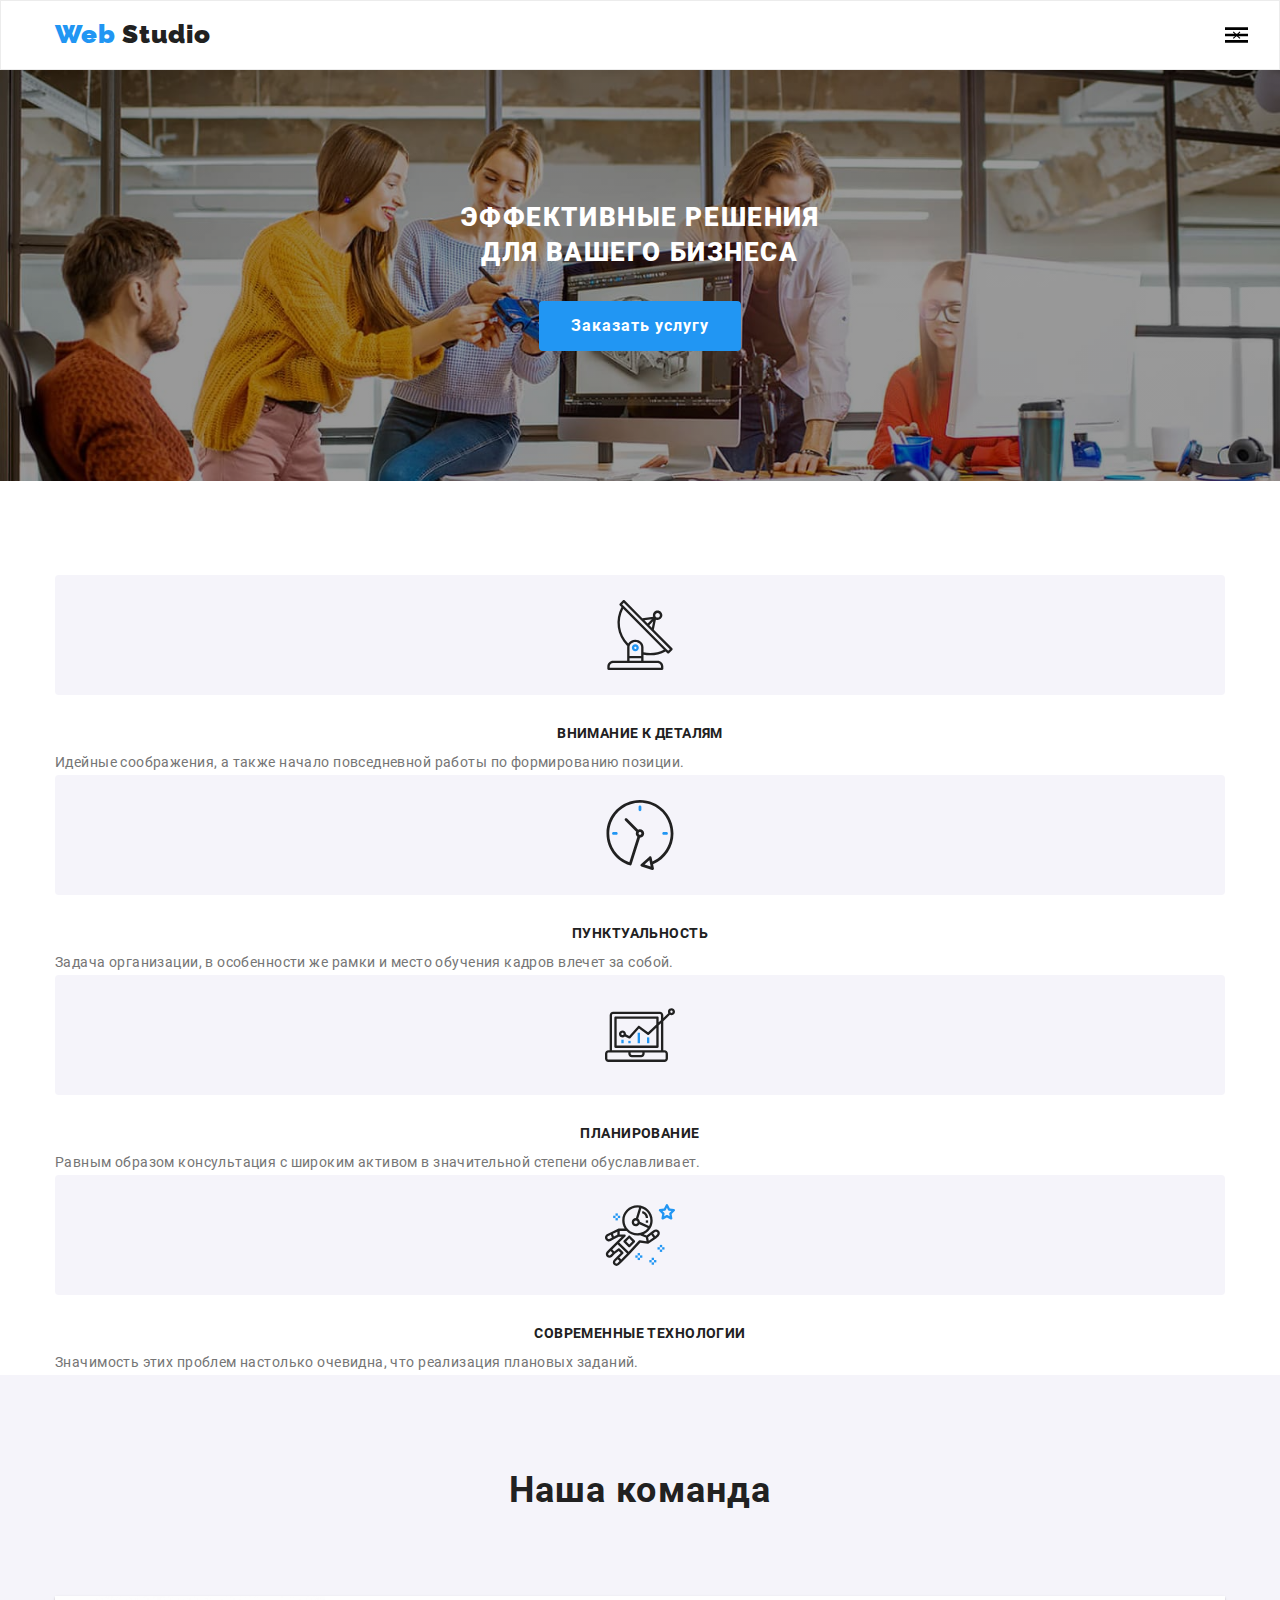
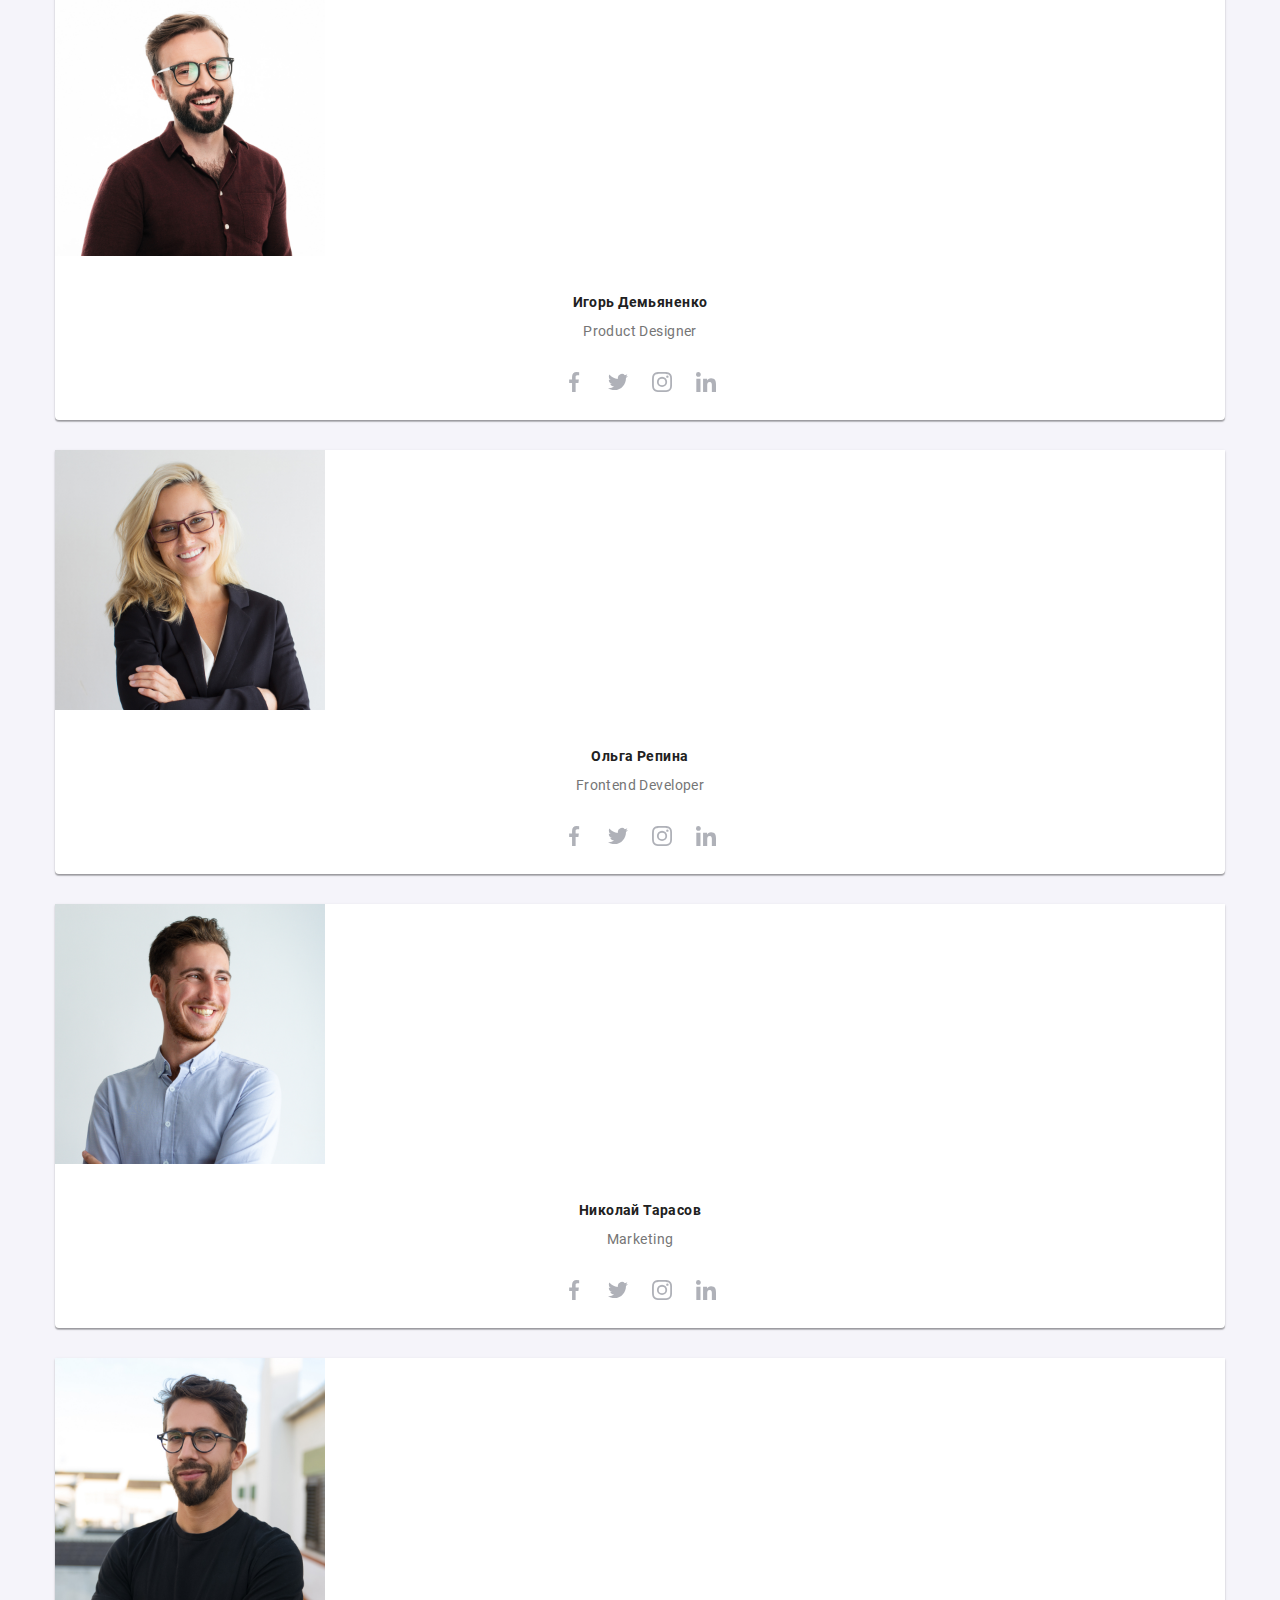
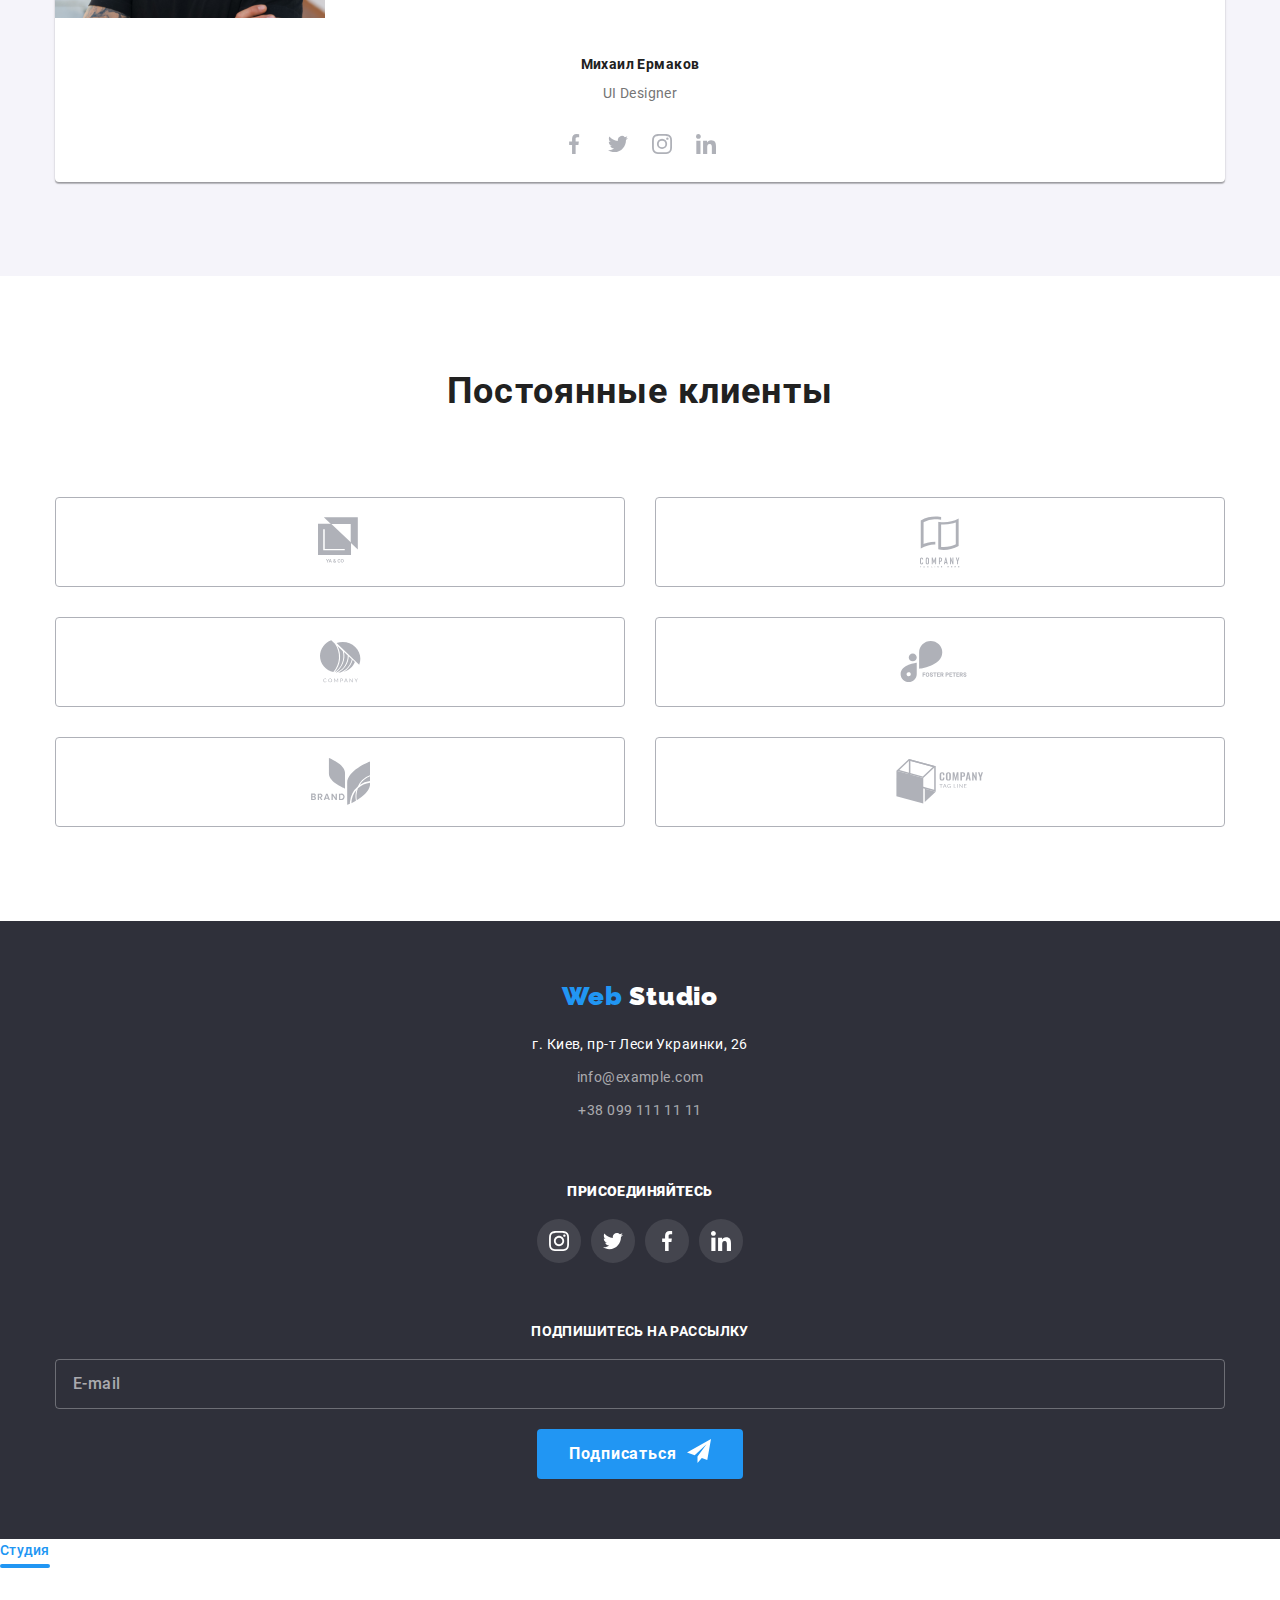
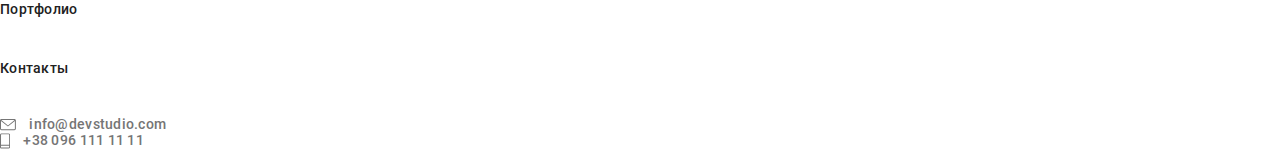
==== commit 31216b51: "додав модальне вікно мобільне" ====
--- a/index.html
+++ b/index.html
@@ -13,11 +13,9 @@
         <a href="./" class="logo-header"
           ><span class="logo-web">Web </span>Studio</a
         >
-        <button type="button" class="btn-bg" data-modal-open>
+        <button type="button" class="btn-bg">
           <svg width="23" height="16">
             <use href="./img/icons/sprite.svg#icon-menu-mob"></use>
-          </svg>
-          <svg width="30" height="30">
             <use href="./img/icons/sprite.svg#icon-close-mob"></use>
           </svg>
         </button>
@@ -455,7 +453,7 @@
       </div>
     </footer>
 
-    <div class="backdrop is-hidden" data-modal>
+    <div>
       <div class="bg-menu">
         <nav>
           <ul class="list nav-list">
--- a/css/main.min.css
+++ b/css/main.min.css
@@ -1,3 +1,3 @@
 @font-face{font-family:"Roboto";font-style:normal;font-weight:400;src:url("../fonts/roboto/roboto-v20-latin_cyrillic-regular.woff2") format("woff2"),url("../fonts/roboto/roboto-v20-latin_cyrillic-regular.woff") format("woff")}@font-face{font-family:"Roboto";font-style:normal;font-weight:500;src:url("../fonts/roboto/roboto-v20-latin_cyrillic-500.woff2") format("woff2"),url("../fonts/roboto/roboto-v20-latin_cyrillic-500.woff") format("woff")}@font-face{font-family:"Roboto";font-style:normal;font-weight:700;src:url("../fonts/roboto/roboto-v20-latin_cyrillic-700.woff2") format("woff2"),url("../fonts/roboto/roboto-v20-latin_cyrillic-700.woff") format("woff")}@font-face{font-family:"Roboto";font-style:normal;font-weight:900;src:url("../fonts/roboto/roboto-v20-latin_cyrillic-900.woff2") format("woff2"),url("../fonts/roboto/roboto-v20-latin_cyrillic-900.woff") format("woff")}@font-face{font-family:"Raleway";font-style:normal;font-weight:900;src:url("../fonts/raleway/raleway-v17-latin_cyrillic-900.woff2") format("woff2"),url("../fonts/raleway/raleway-v17-latin_cyrillic-900.woff") format("woff")}/*! modern-normalize v1.0.0 | MIT License | https://github.com/sindresorhus/modern-normalize */*,*::before,*::after{box-sizing:border-box}:root{tab-size:4}html{line-height:1.15;-webkit-text-size-adjust:100%}body{margin:0}body{font-family:system-ui,-apple-system,"Segoe UI",Roboto,Helvetica,Arial,sans-serif,"Apple Color Emoji","Segoe UI Emoji"}hr{height:0;color:inherit}abbr[title]{text-decoration:underline dotted}b,strong{font-weight:bolder}code,kbd,samp,pre{font-family:ui-monospace, SFMono-Regular, Consolas, "Liberation Mono", Menlo,- monospace;font-size:1em}small{font-size:80%}sub,sup{font-size:75%;line-height:0;position:relative;vertical-align:baseline}sub{bottom:-0.25em}sup{top:-0.5em}table{text-indent:0;border-color:inherit}button,input,optgroup,select,textarea{font-family:inherit;font-size:100%;line-height:1.15;margin:0}button,select{text-transform:none}button,[type="button"],[type="reset"],[type="submit"]{-webkit-appearance:button}::-moz-focus-inner{border-style:none;padding:0}:-moz-focusring{outline:1px dotted ButtonText}:-moz-ui-invalid{box-shadow:none}legend{padding:0}progress{vertical-align:baseline}::-webkit-inner-spin-button,::-webkit-outer-spin-button{height:auto}[type="search"]{-webkit-appearance:textfield;outline-offset:-2px}::-webkit-search-decoration{-webkit-appearance:none}::-webkit-file-upload-button{-webkit-appearance:button;font:inherit}summary{display:list-item}.bg-menu{position:absolute;top:0;left:0;opacity:1;padding:60px 0;text-align:center;width:100%;background-color:#fff;border-top:1px solid #ececec;transform:translateY(60px);transition:transform 250ms cubic-bezier(0.4, 0, 0.2, 1)}html{box-sizing:border-box}*,*::before,*::after{box-sizing:inherit}body{font-family:Roboto, sans-serif;font-size:14px;line-height:1.714;letter-spacing:0.03em;background-color:#fff;color:#757575;margin:0px}.container{width:100%;padding-left:15px;padding-right:15px;margin-left:auto;margin-right:auto}@media (min-width: 480px){.container{width:480px}}@media (min-width: 768px){.container{width:768px}}@media (min-width: 1200px){.container{width:1200px}}.pf-container{margin-bottom:50px}@media (max-width: 479px){section{padding-top:60px;padding-bottom:60px}}@media (min-width: 480px){section{padding-top:60px;padding-bottom:60px}}@media (min-width: 1200px){section{padding-top:94px;padding-bottom:94px}}.section-title{font-weight:700;font-size:28px;line-height:1.167;letter-spacing:0.03em;text-align:center;color:#212121}@media (max-width: 479px){.section-title{padding-bottom:35px}}@media (min-width: 480px){.section-title{padding-bottom:35px}}@media (min-width: 1200px){.section-title{margin-bottom:50px;font-size:36px}}.main-text{font-weight:400;font-size:14px;line-height:1.714;letter-spacing:0.03em;color:#757575}h2,p{margin-top:0px;margin-bottom:0px}.list{list-style:none;margin:0;padding:0}.logo-header,.logo-footer,.logo-web{font-family:Raleway, sans-serif;font-style:normal;font-weight:bold;font-size:24px;line-height:1.192;letter-spacing:0.03em;text-decoration:none}@media (min-width: 1200px){.logo-header,.logo-footer,.logo-web{font-size:26px}}.logo-header{color:#212121}.logo-footer{color:#fff}.logo-web{color:#2196f3}.menu-link{display:block;font-style:normal;font-weight:500;font-size:14px;line-height:1.143;letter-spacing:0.02em;color:#212121;text-decoration:none;transition:color 250ms cubic-bezier(0.4, 0, 0.2, 1)}@media (max-width: 479px){.menu-link{position:relative;margin-bottom:40px;display:inline-block}}@media (min-width: 480px){.menu-link{position:relative;margin-bottom:40px;display:inline-block}}.menu-link:hover,.menu-link:focus{color:#2196f3}.menu-link.current{color:#2196f3}.current::after{content:" ";position:absolute;left:0;bottom:-10px;display:block;width:100%;height:4px;border-radius:2px;color:#2196f3;background-color:#2196f3}.btn{display:inline-flex;padding:10px 32px;min-width:200px;font-family:inherit;font-weight:700;font-size:16px;line-height:1.875;letter-spacing:0.06em;border-radius:4px;color:#fff;background-color:#2196f3;border:transparent;box-shadow:none}.btn:hover,.btn:focus{color:#fff;background-color:#2196f3;box-shadow:0px 3px 1px rgba(0,0,0,0.1),0px 1px 2px rgba(0,0,0,0.08),0px 2px 2px rgba(0,0,0,0.12)}.modal .btn{justify-content:center;box-shadow:0px 4px 4px rgba(0,0,0,0.15)}.modal-button{position:absolute;top:4px;right:8px;display:inline-flex;justify-content:center;align-items:center;width:35px;height:35px;border-radius:50%;border:1px solid rgba(0,0,0,0.1);background-color:#fff;transition:fill 250ms cubic-bezier(0.4, 0, 0.2, 1)}.modal-button:hover,.modal-button:focus{fill:#2196f3;outline:none}.btn-bg{position:absolute;top:25px;right:25px;border:none;background-color:#fff}.backdrop{position:fixed;top:0;left:0;right:0;bottom:0;opacity:1;transition:opacity 250ms cubic-bezier(0.4, 0, 0.2, 1)}@media (max-width: 479px){.backdrop{background-color:transparent}}@media (min-width: 480px){.backdrop{background-color:transparent}}.backdrop.is-hidden{opacity:0;pointer-events:none}.backdrop.is-hidden .modal{transform:translate(-50%, -50%) scale(1.5)}.modal{position:absolute;top:50%;left:50%;padding:40px;display:flex;justify-content:center;align-items:center;text-align:center;flex-direction:column;width:528px;height:581px;background-color:#fffffa;box-shadow:0px 1px 3px rgba(0,0,0,0.12),0px 1px 1px rgba(0,0,0,0.14),0px 2px 1px rgba(0,0,0,0.2);border-radius:4px;transform:translate(-50%, -50%) scale(1);transition:transform 250ms cubic-bezier(0.4, 0, 0.2, 1)}.modal-title{margin-bottom:10px;font-style:normal;font-weight:700;font-size:20px;line-height:1.15;text-align:center;letter-spacing:0.03em;color:#212121}.modal-text{font-size:26px;font-weight:700;line-height:1.364;letter-spacing:0.06em}.mailing-block{margin-top:20px}@media (max-width: 479px){.mailing-block .btn{margin-top:20px}}@media (min-width: 480px){.mailing-block .btn{margin-top:20px}}.mailing-block .btn::after{content:" ";background-image:url("../img/icons/sendicon.svg");background-repeat:no-repeat;margin-left:10px;width:24px;height:24px}.mailing-block .btn:hover{color:#fff;background-color:#2196f3}.form{width:448px}.form-logo{position:absolute;top:50%;left:12px;transform:translateY(-50%);transition:fill 250ms cubic-bezier(0.4, 0, 0.2, 1)}.form-field:focus-within .form-logo{fill:#2196f3}.form-field{position:relative;display:flex;margin-top:30px;font-style:normal;font-weight:500;font-size:14px;line-height:1.7;letter-spacing:0.03em;color:rgba(117,117,117,0.5)}.form-field-input{width:100%;height:40px;margin:0;padding-left:40px;font:inherit;border:1px solid rgba(33,33,33,0.2);border-radius:4px;transition:border 250ms cubic-bezier(0.4, 0, 0.2, 1)}.form-field-label{position:absolute;transform:translateY(-150%);font-style:normal;font-weight:500;font-size:12px;line-height:1.17;color:#757575}.form-field-textarea{width:100%;height:96px;margin:0;padding-left:12px;font:inherit;border:1px solid rgba(33,33,33,0.2);border-radius:4px;resize:none;transition:border 250ms cubic-bezier(0.4, 0, 0.2, 1)}.form-field:focus-within .form-field-input{border:1px solid #2196f3;border-radius:4px;outline:none}.form-field-textarea::placeholder{font-family:Roboto;font-style:normal;font-weight:500;font-size:14px;line-height:1.14;letter-spacing:0.01em;color:rgba(117,117,117,0.5)}.form-field:focus-within .form-field-textarea{border:1px solid #2196f3;border-radius:4px;outline:none}.form-field-agree{position:relative;display:flex;justify-content:start;align-items:center;width:100%;margin-top:30px;margin-bottom:35px;padding-left:10px;padding-right:10px}.form-field-agree-label{display:flex;align-items:center;padding-left:20px}.form-field-agree-input{position:absolute;appearance:none;-webkit-appearance:none;-moz-appearance:none}.form-field-agree .checked-icon{position:absolute;transform:translateX(-20px);display:inline-block;width:16px;height:15px;border:2px solid #212121;border-radius:2px;transition:border 250ms cubic-bezier(0.4, 0, 0.2, 1)}.form-field-agree .form-field-link{margin-left:5px;font-style:normal;font-weight:500;font-size:14px;line-height:1.7;letter-spacing:0.03em;color:#2196f3}.form-field-agree-input:checked+.checked-icon{border-color:#2196f3;background-color:#2196f3;background-image:url(../img/check.svg);background-size:contain;background-origin:border-box}.input-mailing-block{display:inline-block;margin-right:12px;padding-left:17px;width:100%;height:50px;font-family:inherit;font-style:normal;font-weight:500;font-size:16px;line-height:1.25;letter-spacing:0.03em;color:rgba(255,255,255,0.6);background-color:transparent;border:1px solid rgba(255,255,255,0.3);border-radius:4px}.input-mailing-block::placeholder{font-style:normal;font-weight:500;font-size:16px;line-height:1.25;letter-spacing:0.03em;color:rgba(255,255,255,0.6)}.header-page{border:1px solid #ececec}@media (min-width: 480px){.header-page{position:relative}}@media (max-width: 479px){.navigation{padding-top:18px;padding-bottom:18px}}@media (min-width: 480px){.navigation{padding-top:18px;padding-bottom:18px}}@media (max-width: 479px){.nav-list{display:block}}@media (min-width: 480px){.nav-list{display:block}}.nav-list-item{position:relative}@media (min-width: 1200px){.nav-list-item:not(last-child){margin-right:50px}}.contacts-link{font-style:normal;font-weight:500;font-size:14px;line-height:1.142;letter-spacing:0.02em;text-decoration:none;color:#757575;transition:color 250ms cubic-bezier(0.4, 0, 0.2, 1)}@media (max-width: 479px){.contacts-link{display:block;margin:20px 0}}@media (min-width: 480px){.contacts-link{display:block}}.contacts-link:hover,.contacts-link:focus{color:#2196f3}.contacts-link:not(last-child){margin-right:30px}.mail-link{display:inline-block;vertical-align:middle;margin-right:10px;fill:currentColor}.section-hero{text-align:center;vertical-align:middle;background-color:rgba(47,48,58,0.8);background-image:linear-gradient(rgba(0,0,0,0.4) 50%, rgba(0,0,0,0.4) 50%),url("../img/hero.jpg");background-size:cover}@media (max-width: 479px){.section-hero{padding:130px 0}}@media (min-width: 480px){.section-hero{padding:130px 0}}.hero-title{padding-top:0px;margin-top:0;margin-bottom:30px;font-size:26px;font-weight:900;line-height:1.364;letter-spacing:0.06em;color:#fff}.benefits{padding-bottom:0}@media (min-width: 480px){.benefits-item{width:100%}}.benefits-title{margin-left:0;margin-top:30px;margin-bottom:10px}@media (max-width: 479px){.benefits-title{text-align:center}}@media (min-width: 480px){.benefits-title{text-align:center}}.benefits-item::before{display:block;content:" ";width:270px;height:120px;border-radius:4px;background-color:#f5f4fa;background-repeat:no-repeat;background-position:center}@media (max-width: 479px){.benefits-item::before{width:100%}}@media (min-width: 480px){.benefits-item::before{width:100%}}.benefits-item.item-details::before{background-image:url("../img/icons/details.svg")}.benefits-item.item-punctual::before{background-image:url("../img/icons/punctual.svg")}.benefits-item.item-planing::before{background-image:url("../img/icons/planing.svg")}.benefits-item.item-technology::before{background-image:url("../img/icons/technology.svg")}.benefits-title,.names{font-weight:700;font-size:14px;line-height:1.143;letter-spacing:0.03em;color:#212121}.our-team{background-color:#f5f4fa}.person-list{background-color:#fff;border-radius:0px 0px 4px 4px;box-shadow:0px 1px 3px rgba(0,0,0,0.12),0px 1px 1px rgba(0,0,0,0.14),0px 2px 1px rgba(0,0,0,0.2)}@media (max-width: 479px){.person-list{width:100%}.person-list:not(:last-child){margin-bottom:30px}}@media (min-width: 480px){.person-list:not(:last-child){margin-bottom:30px}}.person-list .names{margin-top:30px;margin-bottom:10px;text-align:center}.person-list p{text-align:center}.team-social-link{display:flex;justify-content:center;align-items:center;width:44px;height:44px;border-radius:50%;color:#afb1b8;background-color:#fff;transition:color 250ms cubic-bezier(0.4, 0, 0.2, 1),background-color 250ms cubic-bezier(0.4, 0, 0.2, 1)}.team-social-link:hover,.team-social-link:focus{color:#fff;background-color:#2196f3}.team-social-link-list{display:flex;justify-content:space-evenly;margin-top:16px}@media (max-width: 479px){.team-social-link-list{justify-content:center;padding-bottom:16px}}@media (min-width: 480px){.team-social-link-list{justify-content:center;padding-bottom:16px}}.link-icon{fill:currentColor}.clients-list{display:flex;flex-wrap:wrap;justify-content:space-between}.clients-list-item{width:calc((100% - 30px) / 2)}.clients-list-item:nth-child(-n+4){margin-bottom:30px}.logo-list{display:flex;justify-content:center;align-items:center;width:100%;height:90px;border:1px solid #afb1b8;border-radius:4px;color:#afb1b8;transition:border 250ms cubic-bezier(0.4, 0, 0.2, 1),color 250ms cubic-bezier(0.4, 0, 0.2, 1)}.logo-list:hover,.logo-list:focus{color:#2196f3;border:1px solid #2196f3}.logo{fill:currentColor}.footer{padding-top:60px;padding-bottom:60px;background:#2f303a}@media (max-width: 479px){.footer-div{text-align:center}}@media (min-width: 480px){.footer-div{text-align:center}}.join-us{font-weight:700;font-size:14px;line-height:1.143;letter-spacing:0.03em;color:#fff}@media (max-width: 479px){.join-us{padding-top:60px}}@media (min-width: 480px){.join-us{padding-top:60px}}.join-us-list{display:flex;margin-top:20px}@media (max-width: 479px){.join-us-list{justify-content:center}}@media (min-width: 480px){.join-us-list{justify-content:center}}.join-us-list-item{width:44px;height:44px;background-repeat:no-repeat;background-position:center;border-radius:50%;background-color:rgba(255,255,255,0.1);transition:background-color 250ms cubic-bezier(0.4, 0, 0.2, 1)}.join-us-list-item:not(:last-child){margin-right:10px}.join-us-list-item:hover,.join-us-list-item:focus{background-color:#2196f3}.mailing{font-size:14px;line-height:1.143;letter-spacing:0.03em;color:#fff}@media (max-width: 479px){.mailing{padding-top:60px;text-align:center}}@media (min-width: 480px){.mailing{padding-top:60px;text-align:center}}.item-instagram{background-image:url("../img/icons/instagramft.svg")}.item-twitter{background-image:url("../img/icons/twitterft.svg")}.item-facebook{background-image:url("../img/icons/facebookft.svg")}.item-linkin{background-image:url("../img/icons/linkedinft.svg")}.address{margin-top:20px;font-style:inherit;font-weight:400;font-size:14px;line-height:1.714;letter-spacing:0.03em;color:#fff}.address-link{display:block;font-weight:400;font-size:14px;line-height:1.714;letter-spacing:0.03em;text-decoration:none;color:rgba(255,255,255,0.6);transition:color 250ms cubic-bezier(0.4, 0, 0.2, 1)}.address-link:hover,.address-link:focus{color:#2196f3}.address p{display:inline-block;margin-bottom:9px}.address-link:not(:last-child){margin-bottom:9px}
+ monospace;font-size:1em}small{font-size:80%}sub,sup{font-size:75%;line-height:0;position:relative;vertical-align:baseline}sub{bottom:-0.25em}sup{top:-0.5em}table{text-indent:0;border-color:inherit}button,input,optgroup,select,textarea{font-family:inherit;font-size:100%;line-height:1.15;margin:0}button,select{text-transform:none}button,[type="button"],[type="reset"],[type="submit"]{-webkit-appearance:button}::-moz-focus-inner{border-style:none;padding:0}:-moz-focusring{outline:1px dotted ButtonText}:-moz-ui-invalid{box-shadow:none}legend{padding:0}progress{vertical-align:baseline}::-webkit-inner-spin-button,::-webkit-outer-spin-button{height:auto}[type="search"]{-webkit-appearance:textfield;outline-offset:-2px}::-webkit-search-decoration{-webkit-appearance:none}::-webkit-file-upload-button{-webkit-appearance:button;font:inherit}summary{display:list-item}html{box-sizing:border-box}*,*::before,*::after{box-sizing:inherit}body{font-family:Roboto, sans-serif;font-size:14px;line-height:1.714;letter-spacing:0.03em;background-color:#fff;color:#757575;margin:0px}.container{width:100%;padding-left:15px;padding-right:15px;margin-left:auto;margin-right:auto}@media (min-width: 480px){.container{width:480px}}@media (min-width: 768px){.container{width:768px}}@media (min-width: 1200px){.container{width:1200px}}.pf-container{margin-bottom:50px}@media (max-width: 479px){section{padding-top:60px;padding-bottom:60px}}@media (min-width: 480px){section{padding-top:60px;padding-bottom:60px}}@media (min-width: 1200px){section{padding-top:94px;padding-bottom:94px}}.section-title{font-weight:700;font-size:28px;line-height:1.167;letter-spacing:0.03em;text-align:center;color:#212121}@media (max-width: 479px){.section-title{padding-bottom:35px}}@media (min-width: 480px){.section-title{padding-bottom:35px}}@media (min-width: 1200px){.section-title{margin-bottom:50px;font-size:36px}}.main-text{font-weight:400;font-size:14px;line-height:1.714;letter-spacing:0.03em;color:#757575}h2,p{margin-top:0px;margin-bottom:0px}.list{list-style:none;margin:0;padding:0}.logo-header,.logo-footer,.logo-web{font-family:Raleway, sans-serif;font-style:normal;font-weight:bold;font-size:24px;line-height:1.192;letter-spacing:0.03em;text-decoration:none}@media (min-width: 1200px){.logo-header,.logo-footer,.logo-web{font-size:26px}}.logo-header{color:#212121}.logo-footer{color:#fff}.logo-web{color:#2196f3}.menu-link{display:block;font-style:normal;font-weight:500;font-size:14px;line-height:1.143;letter-spacing:0.02em;color:#212121;text-decoration:none;transition:color 250ms cubic-bezier(0.4, 0, 0.2, 1)}@media (max-width: 479px){.menu-link{position:relative;margin-bottom:40px;display:inline-block}}@media (min-width: 480px){.menu-link{position:relative;margin-bottom:40px;display:inline-block}}.menu-link:hover,.menu-link:focus{color:#2196f3}.menu-link.current{color:#2196f3}.current::after{content:" ";position:absolute;left:0;bottom:-10px;display:block;width:100%;height:4px;border-radius:2px;color:#2196f3;background-color:#2196f3}.btn{display:inline-flex;padding:10px 32px;min-width:200px;font-family:inherit;font-weight:700;font-size:16px;line-height:1.875;letter-spacing:0.06em;border-radius:4px;color:#fff;background-color:#2196f3;border:transparent;box-shadow:none}.btn:hover,.btn:focus{color:#fff;background-color:#2196f3;box-shadow:0px 3px 1px rgba(0,0,0,0.1),0px 1px 2px rgba(0,0,0,0.08),0px 2px 2px rgba(0,0,0,0.12)}.modal .btn{justify-content:center;box-shadow:0px 4px 4px rgba(0,0,0,0.15)}.modal-button{position:absolute;top:4px;right:8px;display:inline-flex;justify-content:center;align-items:center;width:35px;height:35px;border-radius:50%;border:1px solid rgba(0,0,0,0.1);background-color:#fff;transition:fill 250ms cubic-bezier(0.4, 0, 0.2, 1)}.modal-button:hover,.modal-button:focus{fill:#2196f3;outline:none}.btn-bg{position:absolute;top:25px;right:25px;border:none;background-color:#fff}.backdrop{position:fixed;top:0;left:0;right:0;bottom:0;background-color:rgba(0,0,0,0.7);opacity:1;overflow-y:scroll;transition:opacity 250ms cubic-bezier(0.4, 0, 0.2, 1)}@media (max-width: 479px){.backdrop{padding:94px 15px}}@media (min-width: 480px){.backdrop{padding:94px 15px}}.backdrop.is-hidden{opacity:0;pointer-events:none}.backdrop.is-hidden .modal{transform:translate(-50%, -50%) scale(1.5)}.modal{position:relative;padding:40px;text-align:center;width:100%;height:609px;background-color:#fffffa;box-shadow:0px 1px 3px rgba(0,0,0,0.12),0px 1px 1px rgba(0,0,0,0.14),0px 2px 1px rgba(0,0,0,0.2);border-radius:4px}@media (min-width: 1200px){.modal{position:absolute;top:50%;left:50%;display:flex;justify-content:center;align-items:center;flex-direction:column}}.modal-title{margin-bottom:10px;font-style:normal;font-weight:700;font-size:20px;line-height:1.15;text-align:center;letter-spacing:0.03em;color:#212121}.modal-text{font-size:26px;font-weight:700;line-height:1.364;letter-spacing:0.06em}.mailing-block{margin-top:20px}@media (max-width: 479px){.mailing-block .btn{margin-top:20px}}@media (min-width: 480px){.mailing-block .btn{margin-top:20px}}.mailing-block .btn::after{content:" ";background-image:url("../img/icons/sendicon.svg");background-repeat:no-repeat;margin-left:10px;width:24px;height:24px}.mailing-block .btn:hover{color:#fff;background-color:#2196f3}.form{width:100%}.form-logo{position:absolute;top:50%;left:12px;transform:translateY(-50%);transition:fill 250ms cubic-bezier(0.4, 0, 0.2, 1)}.form-field:focus-within .form-logo{fill:#2196f3}.form-field{position:relative;display:flex;margin-top:30px;font-style:normal;font-weight:500;font-size:14px;line-height:1.7;letter-spacing:0.03em;color:rgba(117,117,117,0.5)}.form-field-input{width:100%;height:40px;margin:0;padding-left:40px;font:inherit;border:1px solid rgba(33,33,33,0.2);border-radius:4px;transition:border 250ms cubic-bezier(0.4, 0, 0.2, 1)}.form-field-label{position:absolute;transform:translateY(-150%);font-style:normal;font-weight:500;font-size:12px;line-height:1.17;color:#757575}.form-field-textarea{width:100%;height:96px;margin:0;padding-left:12px;font:inherit;border:1px solid rgba(33,33,33,0.2);border-radius:4px;resize:none;transition:border 250ms cubic-bezier(0.4, 0, 0.2, 1)}.form-field:focus-within .form-field-input{border:1px solid #2196f3;border-radius:4px;outline:none}.form-field-textarea::placeholder{font-family:Roboto;font-style:normal;font-weight:500;font-size:14px;line-height:1.14;letter-spacing:0.01em;color:rgba(117,117,117,0.5)}.form-field:focus-within .form-field-textarea{border:1px solid #2196f3;border-radius:4px;outline:none}.form-field-agree{position:relative;width:100%;margin-top:30px;margin-bottom:35px;padding-left:10px;padding-right:10px}@media (min-width: 1200px){.form-field-agree{display:flex;justify-content:start;align-items:center}}.form-field-agree-label{padding-left:20px;font-size:12px}.form-field-agree-input{position:absolute;appearance:none;-webkit-appearance:none;-moz-appearance:none}.form-field-agree .checked-icon{position:absolute;transform:translate(-20px, 4px);display:inline-block;width:16px;height:15px;border:2px solid #212121;border-radius:2px;transition:border 250ms cubic-bezier(0.4, 0, 0.2, 1)}.form-field-agree .form-field-link{font-style:normal;font-weight:500;font-size:12px;line-height:1.7;letter-spacing:0.03em;color:#2196f3}@media (min-width: 1200px){.form-field-agree .form-field-link{font-size:14px}}.form-field-agree-input:checked+.checked-icon{border-color:#2196f3;background-color:#2196f3;background-image:url(../img/check.svg);background-size:contain;background-origin:border-box}.input-mailing-block{display:inline-block;margin-right:12px;padding-left:17px;width:100%;height:50px;font-family:inherit;font-style:normal;font-weight:500;font-size:16px;line-height:1.25;letter-spacing:0.03em;color:rgba(255,255,255,0.6);background-color:transparent;border:1px solid rgba(255,255,255,0.3);border-radius:4px}.input-mailing-block::placeholder{font-style:normal;font-weight:500;font-size:16px;line-height:1.25;letter-spacing:0.03em;color:rgba(255,255,255,0.6)}.header-page{border:1px solid #ececec}@media (min-width: 480px){.header-page{position:relative}}@media (max-width: 479px){.navigation{padding-top:18px;padding-bottom:18px}}@media (min-width: 480px){.navigation{padding-top:18px;padding-bottom:18px}}@media (max-width: 479px){.nav-list{display:block}}@media (min-width: 480px){.nav-list{display:block}}.nav-list-item{position:relative}@media (min-width: 1200px){.nav-list-item:not(last-child){margin-right:50px}}.contacts-link{font-style:normal;font-weight:500;font-size:14px;line-height:1.142;letter-spacing:0.02em;text-decoration:none;color:#757575;transition:color 250ms cubic-bezier(0.4, 0, 0.2, 1)}@media (max-width: 479px){.contacts-link{display:block;margin:20px 0}}@media (min-width: 480px){.contacts-link{display:block}}.contacts-link:hover,.contacts-link:focus{color:#2196f3}.contacts-link:not(last-child){margin-right:30px}.mail-link{display:inline-block;vertical-align:middle;margin-right:10px;fill:currentColor}.section-hero{text-align:center;vertical-align:middle;background-color:rgba(47,48,58,0.8);background-image:linear-gradient(rgba(0,0,0,0.4) 50%, rgba(0,0,0,0.4) 50%),url("../img/hero.jpg");background-size:cover}@media (max-width: 479px){.section-hero{padding:130px 0}}@media (min-width: 480px){.section-hero{padding:130px 0}}.hero-title{padding-top:0px;margin-top:0;margin-bottom:30px;font-size:26px;font-weight:900;line-height:1.364;letter-spacing:0.06em;color:#fff}.benefits{padding-bottom:0}@media (min-width: 480px){.benefits-item{width:100%}}.benefits-title{margin-left:0;margin-top:30px;margin-bottom:10px}@media (max-width: 479px){.benefits-title{text-align:center}}@media (min-width: 480px){.benefits-title{text-align:center}}.benefits-item::before{display:block;content:" ";width:270px;height:120px;border-radius:4px;background-color:#f5f4fa;background-repeat:no-repeat;background-position:center}@media (max-width: 479px){.benefits-item::before{width:100%}}@media (min-width: 480px){.benefits-item::before{width:100%}}.benefits-item.item-details::before{background-image:url("../img/icons/details.svg")}.benefits-item.item-punctual::before{background-image:url("../img/icons/punctual.svg")}.benefits-item.item-planing::before{background-image:url("../img/icons/planing.svg")}.benefits-item.item-technology::before{background-image:url("../img/icons/technology.svg")}.benefits-title,.names{font-weight:700;font-size:14px;line-height:1.143;letter-spacing:0.03em;color:#212121}.our-team{background-color:#f5f4fa}.person-list{background-color:#fff;border-radius:0px 0px 4px 4px;box-shadow:0px 1px 3px rgba(0,0,0,0.12),0px 1px 1px rgba(0,0,0,0.14),0px 2px 1px rgba(0,0,0,0.2)}@media (max-width: 479px){.person-list{width:100%}.person-list:not(:last-child){margin-bottom:30px}}@media (min-width: 480px){.person-list:not(:last-child){margin-bottom:30px}}.person-list .names{margin-top:30px;margin-bottom:10px;text-align:center}.person-list p{text-align:center}.team-social-link{display:flex;justify-content:center;align-items:center;width:44px;height:44px;border-radius:50%;color:#afb1b8;background-color:#fff;transition:color 250ms cubic-bezier(0.4, 0, 0.2, 1),background-color 250ms cubic-bezier(0.4, 0, 0.2, 1)}.team-social-link:hover,.team-social-link:focus{color:#fff;background-color:#2196f3}.team-social-link-list{display:flex;justify-content:space-evenly;margin-top:16px}@media (max-width: 479px){.team-social-link-list{justify-content:center;padding-bottom:16px}}@media (min-width: 480px){.team-social-link-list{justify-content:center;padding-bottom:16px}}.link-icon{fill:currentColor}.clients-list{display:flex;flex-wrap:wrap;justify-content:space-between}.clients-list-item{width:calc((100% - 30px) / 2)}.clients-list-item:nth-child(-n+4){margin-bottom:30px}.logo-list{display:flex;justify-content:center;align-items:center;width:100%;height:90px;border:1px solid #afb1b8;border-radius:4px;color:#afb1b8;transition:border 250ms cubic-bezier(0.4, 0, 0.2, 1),color 250ms cubic-bezier(0.4, 0, 0.2, 1)}.logo-list:hover,.logo-list:focus{color:#2196f3;border:1px solid #2196f3}.logo{fill:currentColor}.footer{padding-top:60px;padding-bottom:60px;background:#2f303a}@media (max-width: 479px){.footer-div{text-align:center}}@media (min-width: 480px){.footer-div{text-align:center}}.join-us{font-weight:700;font-size:14px;line-height:1.143;letter-spacing:0.03em;color:#fff}@media (max-width: 479px){.join-us{padding-top:60px}}@media (min-width: 480px){.join-us{padding-top:60px}}.join-us-list{display:flex;margin-top:20px}@media (max-width: 479px){.join-us-list{justify-content:center}}@media (min-width: 480px){.join-us-list{justify-content:center}}.join-us-list-item{width:44px;height:44px;background-repeat:no-repeat;background-position:center;border-radius:50%;background-color:rgba(255,255,255,0.1);transition:background-color 250ms cubic-bezier(0.4, 0, 0.2, 1)}.join-us-list-item:not(:last-child){margin-right:10px}.join-us-list-item:hover,.join-us-list-item:focus{background-color:#2196f3}.mailing{font-size:14px;line-height:1.143;letter-spacing:0.03em;color:#fff}@media (max-width: 479px){.mailing{padding-top:60px;text-align:center}}@media (min-width: 480px){.mailing{padding-top:60px;text-align:center}}.item-instagram{background-image:url("../img/icons/instagramft.svg")}.item-twitter{background-image:url("../img/icons/twitterft.svg")}.item-facebook{background-image:url("../img/icons/facebookft.svg")}.item-linkin{background-image:url("../img/icons/linkedinft.svg")}.address{margin-top:20px;font-style:inherit;font-weight:400;font-size:14px;line-height:1.714;letter-spacing:0.03em;color:#fff}.address-link{display:block;font-weight:400;font-size:14px;line-height:1.714;letter-spacing:0.03em;text-decoration:none;color:rgba(255,255,255,0.6);transition:color 250ms cubic-bezier(0.4, 0, 0.2, 1)}.address-link:hover,.address-link:focus{color:#2196f3}.address p{display:inline-block;margin-bottom:9px}.address-link:not(:last-child){margin-bottom:9px}
 /*# sourceMappingURL=main.min.css.map */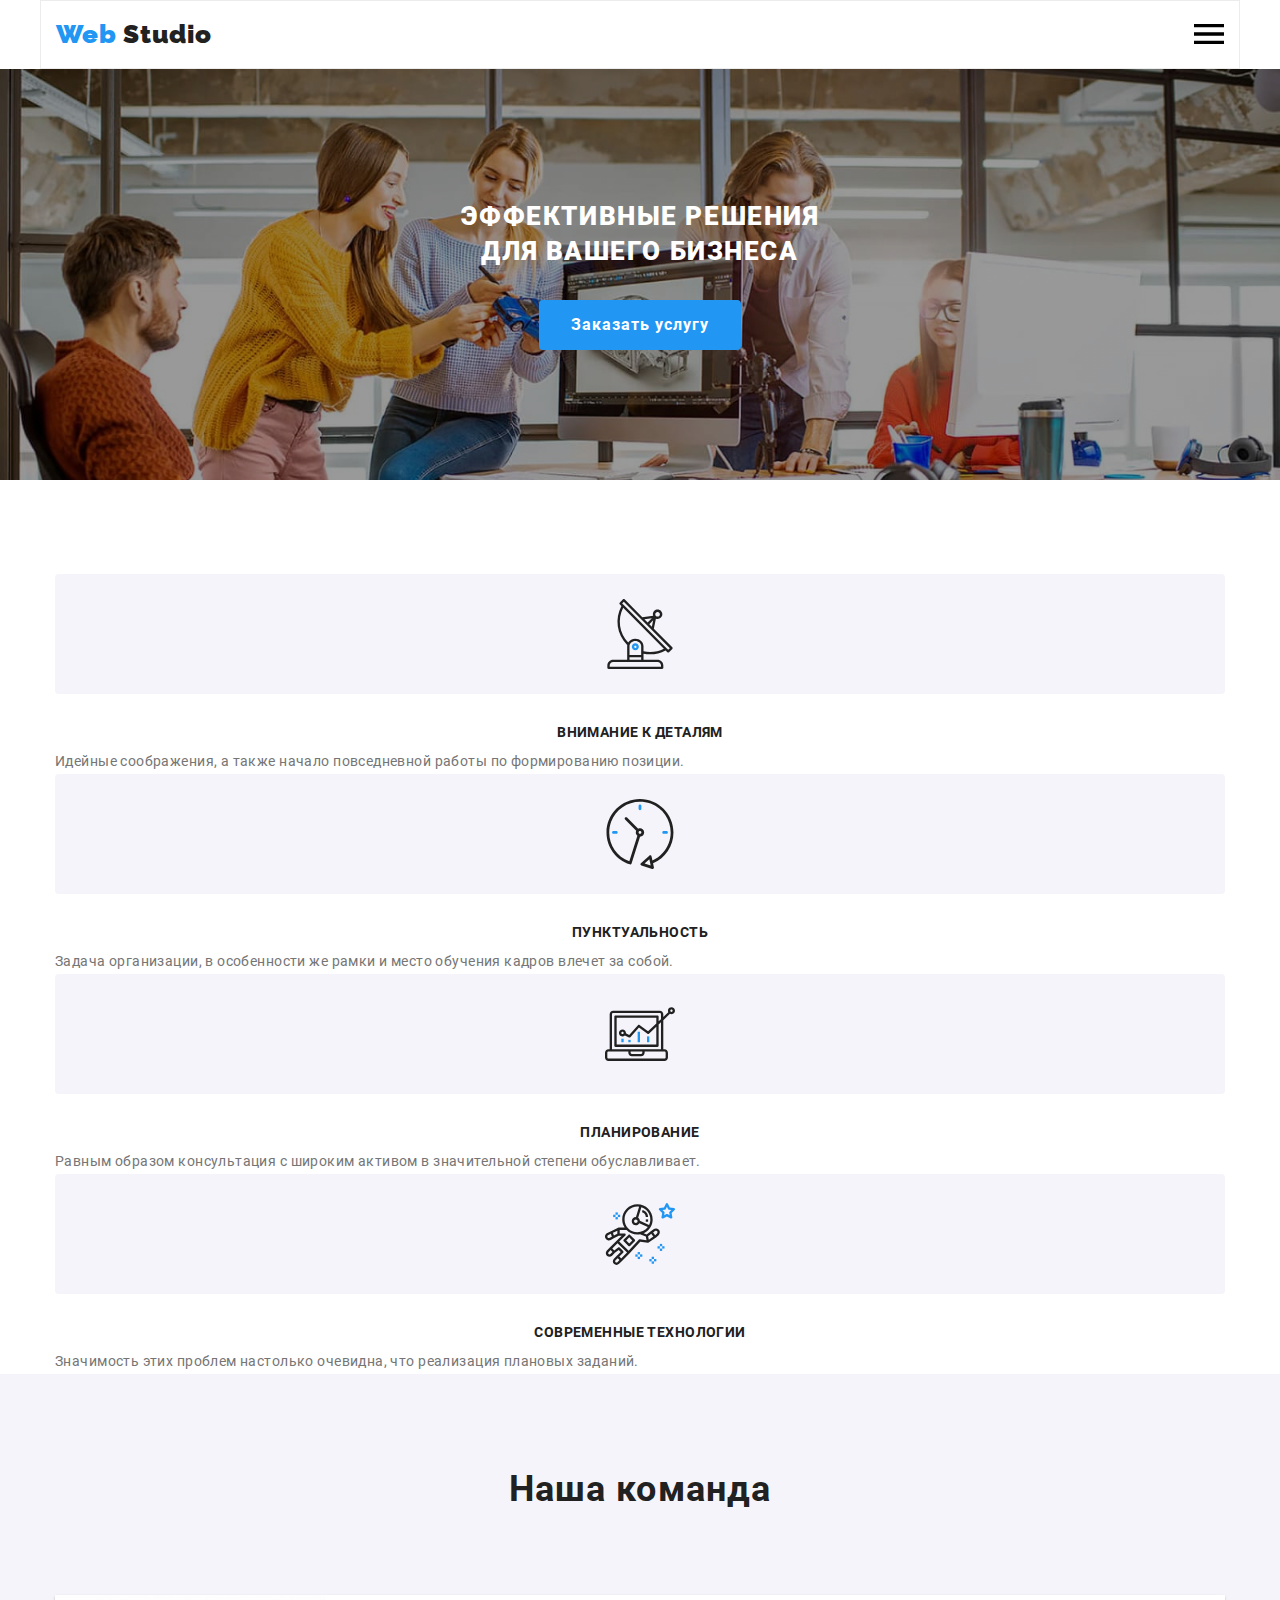
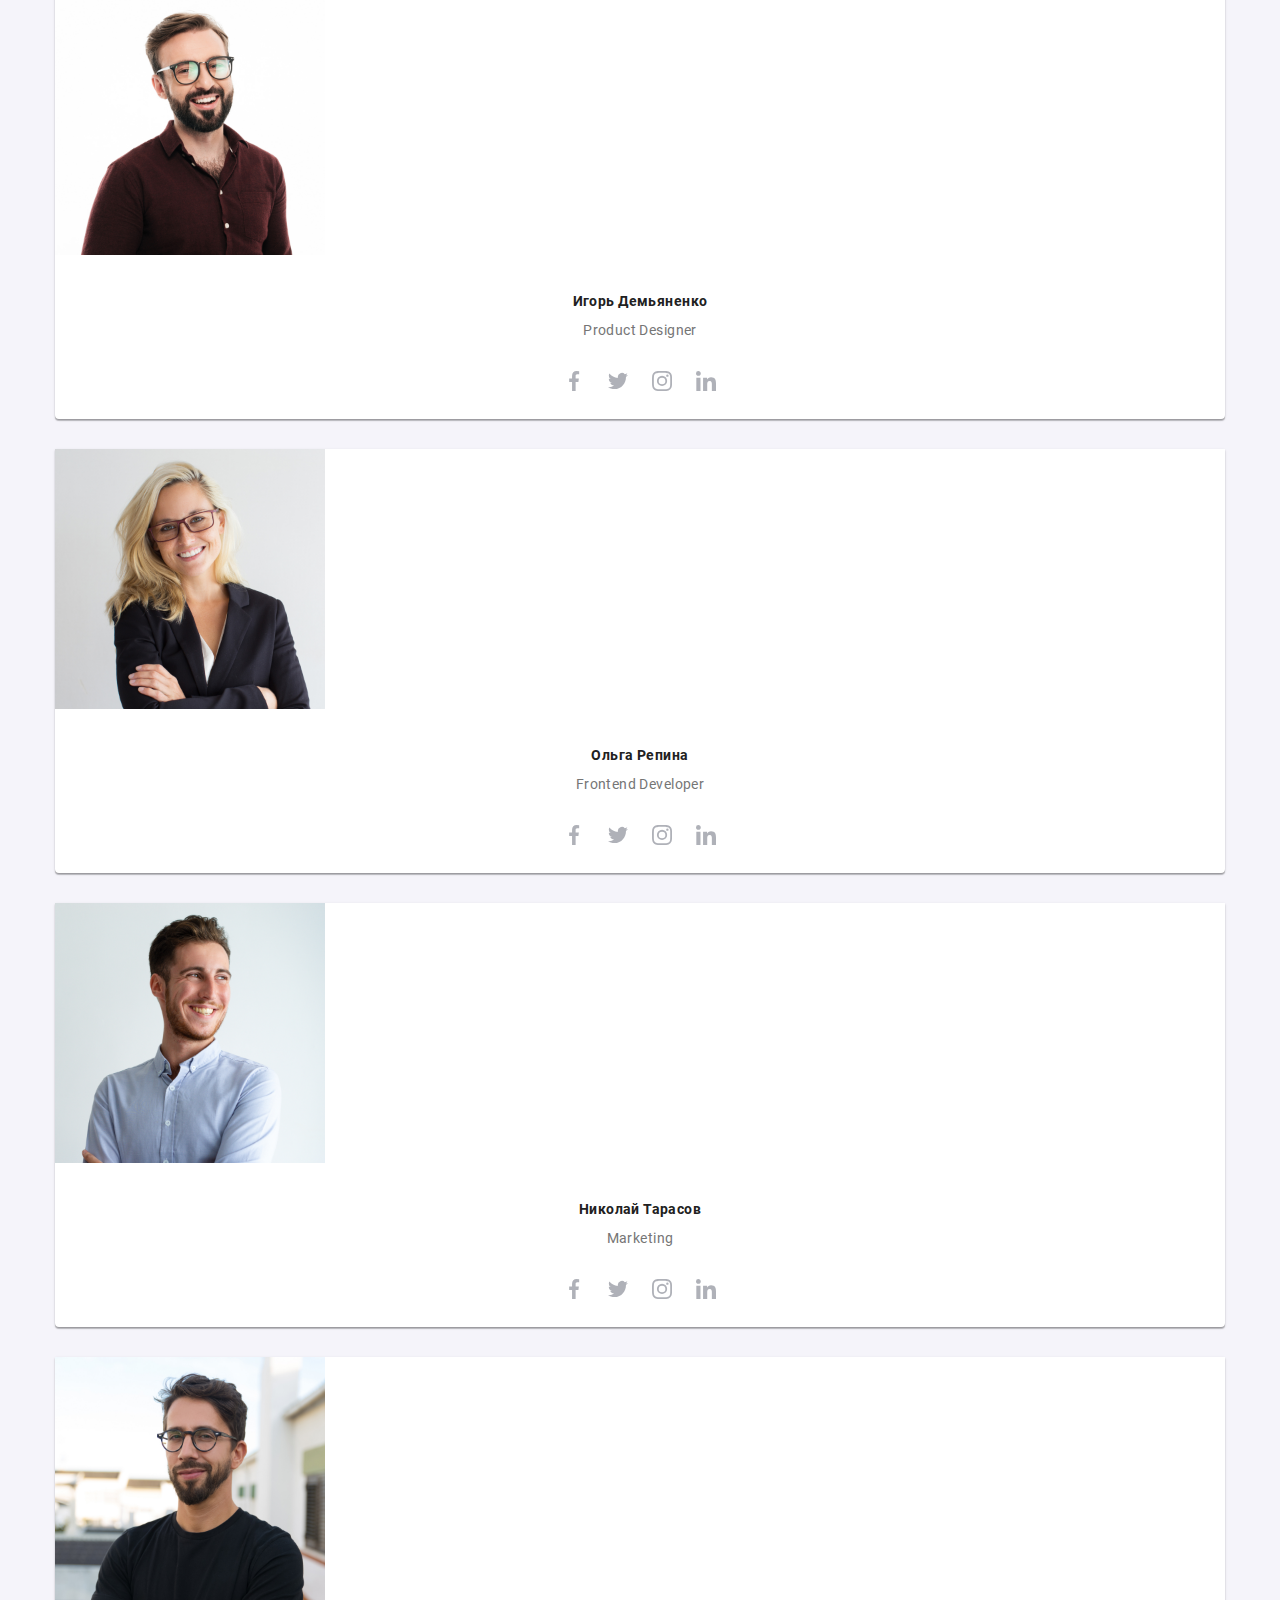
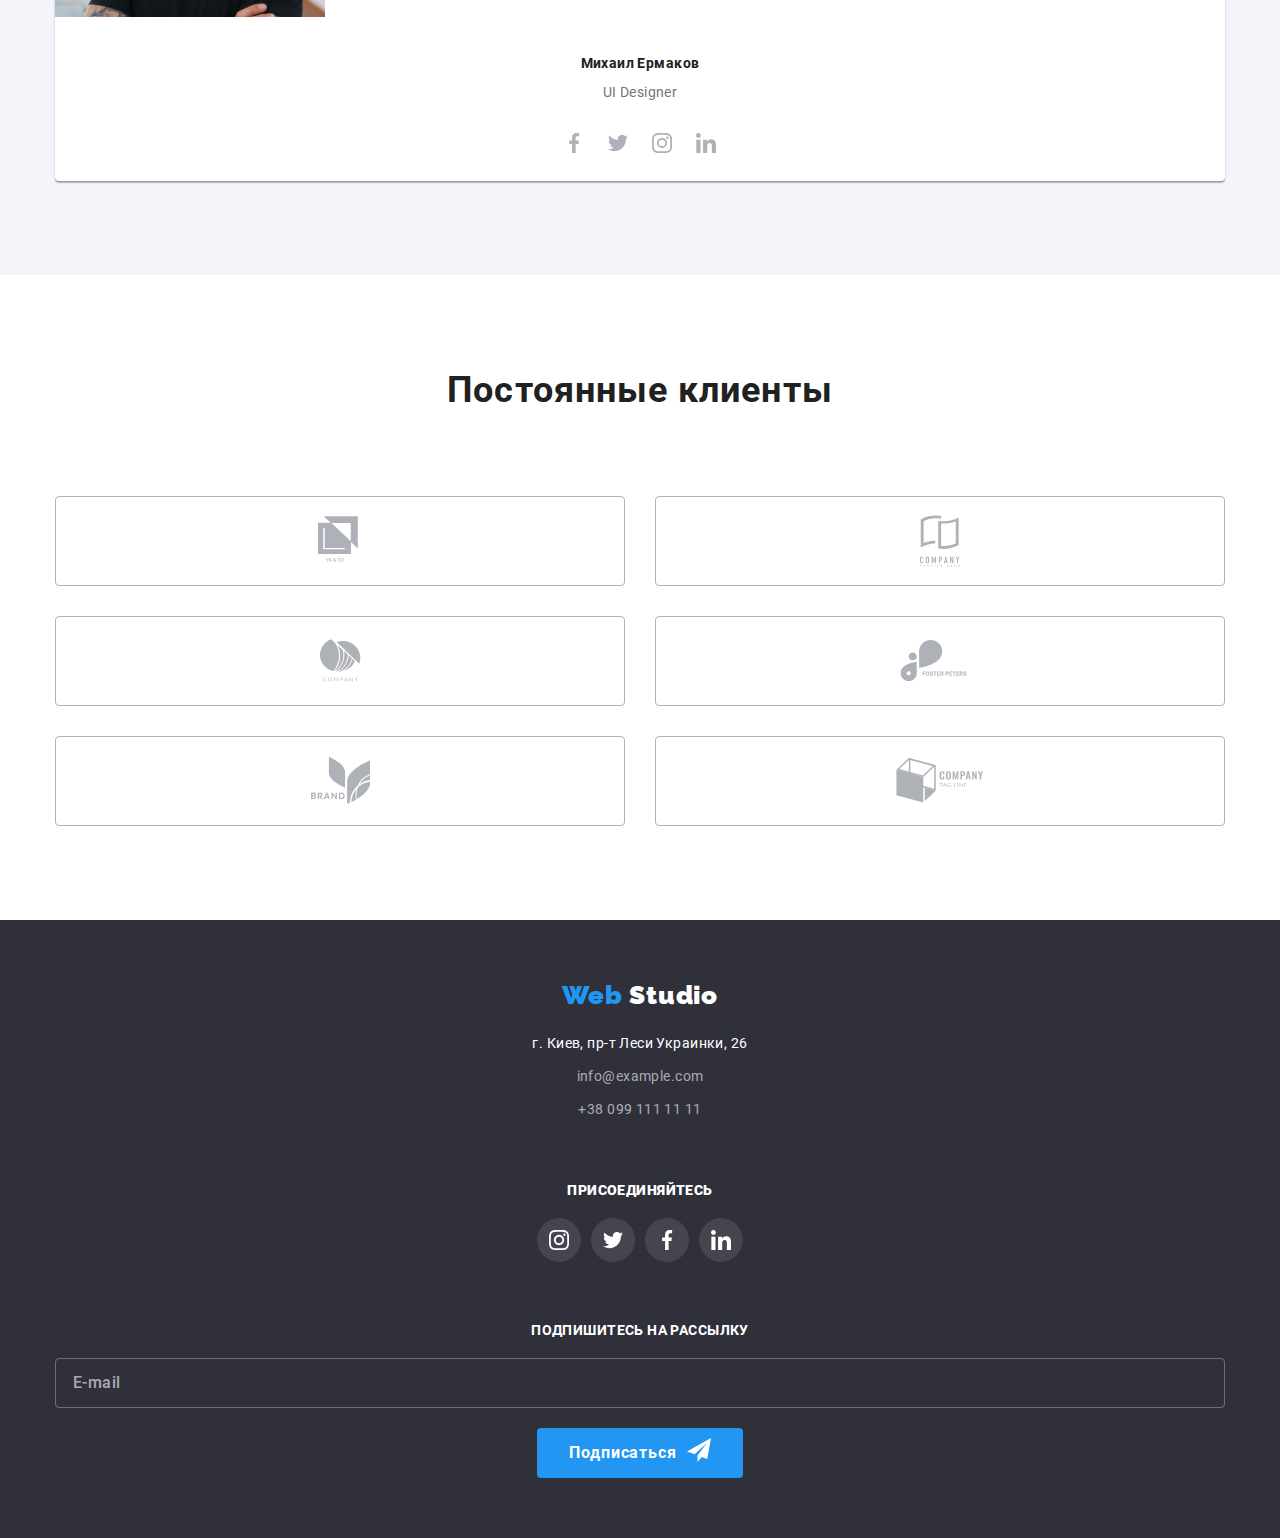
==== commit 2cee5755: "завершив мобільну версію першої сторінки" ====
--- a/index.html
+++ b/index.html
@@ -13,40 +13,54 @@
         <a href="./" class="logo-header"
           ><span class="logo-web">Web </span>Studio</a
         >
-        <button type="button" class="btn-bg">
-          <svg width="23" height="16">
-            <use href="./img/icons/sprite.svg#icon-menu-mob"></use>
-            <use href="./img/icons/sprite.svg#icon-close-mob"></use>
+        <button type="button" class="btn-bg is-open" data-menu-button>
+          <svg
+            width="30"
+            height="30"
+            aria-label="Переключатель мобильного меню"
+          >
+            <use
+              class="icon-menu"
+              href="./img/icons/sprite.svg#icon-menu-mob"
+            ></use>
+            <use
+              class="icon-close"
+              href="./img/icons/sprite.svg#icon-close"
+            ></use>
           </svg>
         </button>
-        <!-- <nav>
-          <ul class="list nav-list">
-            <li class="nav-list-item">
-              <a href="./index.html" class="menu-link current"> Студия </a>
-            </li>
-            <li class="nav-list-item">
-              <a href="./portfolio.html" class="menu-link">Портфолио</a>
-            </li>
-            <li class="nav-list-item">
-              <a href="#" class="menu-link">Контакты</a>
-            </li>
-          </ul>
-        </nav> -->
-        <!-- <div class="link-list">
-          <a href="mailto:info@devstudio.com" class="contacts-link"
-            ><svg class="mail-link" width="16" height="12">
-              <use href="./img/icons/sprite.svg#icon-letter"></use>
-            </svg>
-            info@devstudio.com
-          </a>
-
-          <a href="tel:+380961111111" class="contacts-link"
-            ><svg class="mail-link" width="10" height="16">
-              <use href="./img/icons/sprite.svg#icon-mobile"></use>
-            </svg>
-            +38 096 111 11 11
-          </a>
-        </div> -->
+
+        <div class="bg-menu" data-menu>
+          <nav>
+            <ul class="list nav-list">
+              <li class="nav-list-item">
+                <a href="./index.html" class="menu-link current"> Студия </a>
+              </li>
+              <li class="nav-list-item">
+                <a href="./portfolio.html" class="menu-link">Портфолио</a>
+              </li>
+              <li class="nav-list-item">
+                <a href="#" class="menu-link">Контакты</a>
+              </li>
+            </ul>
+          </nav>
+
+          <div class="link-list">
+            <a href="mailto:info@devstudio.com" class="contacts-link"
+              ><svg class="mail-link" width="16" height="12">
+                <use href="./img/icons/sprite.svg#icon-letter"></use>
+              </svg>
+              info@devstudio.com
+            </a>
+
+            <a href="tel:+380961111111" class="contacts-link"
+              ><svg class="mail-link" width="10" height="16">
+                <use href="./img/icons/sprite.svg#icon-mobile"></use>
+              </svg>
+              +38 096 111 11 11
+            </a>
+          </div>
+        </div>
       </div>
     </header>
     <main>
@@ -453,39 +467,6 @@
       </div>
     </footer>
 
-    <div>
-      <div class="bg-menu">
-        <nav>
-          <ul class="list nav-list">
-            <li class="nav-list-item">
-              <a href="./index.html" class="menu-link current"> Студия </a>
-            </li>
-            <li class="nav-list-item">
-              <a href="./portfolio.html" class="menu-link">Портфолио</a>
-            </li>
-            <li class="nav-list-item">
-              <a href="#" class="menu-link">Контакты</a>
-            </li>
-          </ul>
-        </nav>
-        <div class="link-list">
-          <a href="mailto:info@devstudio.com" class="contacts-link"
-            ><svg class="mail-link" width="16" height="12">
-              <use href="./img/icons/sprite.svg#icon-letter"></use>
-            </svg>
-            info@devstudio.com
-          </a>
-
-          <a href="tel:+380961111111" class="contacts-link"
-            ><svg class="mail-link" width="10" height="16">
-              <use href="./img/icons/sprite.svg#icon-mobile"></use>
-            </svg>
-            +38 096 111 11 11
-          </a>
-        </div>
-      </div>
-    </div>
-
     <div class="backdrop is-hidden" data-modal>
       <div class="modal">
         <h2 class="modal-title">Оставьте свои данные, мы вам перезвоним</h2>
@@ -560,6 +541,8 @@
         </button>
       </div>
     </div>
+
+    <script src="./js/menu.js"></script>
     <script src="./js/modal.js"></script>
   </body>
 </html>
--- a/css/main.min.css
+++ b/css/main.min.css
@@ -1,3 +1,3 @@
 @font-face{font-family:"Roboto";font-style:normal;font-weight:400;src:url("../fonts/roboto/roboto-v20-latin_cyrillic-regular.woff2") format("woff2"),url("../fonts/roboto/roboto-v20-latin_cyrillic-regular.woff") format("woff")}@font-face{font-family:"Roboto";font-style:normal;font-weight:500;src:url("../fonts/roboto/roboto-v20-latin_cyrillic-500.woff2") format("woff2"),url("../fonts/roboto/roboto-v20-latin_cyrillic-500.woff") format("woff")}@font-face{font-family:"Roboto";font-style:normal;font-weight:700;src:url("../fonts/roboto/roboto-v20-latin_cyrillic-700.woff2") format("woff2"),url("../fonts/roboto/roboto-v20-latin_cyrillic-700.woff") format("woff")}@font-face{font-family:"Roboto";font-style:normal;font-weight:900;src:url("../fonts/roboto/roboto-v20-latin_cyrillic-900.woff2") format("woff2"),url("../fonts/roboto/roboto-v20-latin_cyrillic-900.woff") format("woff")}@font-face{font-family:"Raleway";font-style:normal;font-weight:900;src:url("../fonts/raleway/raleway-v17-latin_cyrillic-900.woff2") format("woff2"),url("../fonts/raleway/raleway-v17-latin_cyrillic-900.woff") format("woff")}/*! modern-normalize v1.0.0 | MIT License | https://github.com/sindresorhus/modern-normalize */*,*::before,*::after{box-sizing:border-box}:root{tab-size:4}html{line-height:1.15;-webkit-text-size-adjust:100%}body{margin:0}body{font-family:system-ui,-apple-system,"Segoe UI",Roboto,Helvetica,Arial,sans-serif,"Apple Color Emoji","Segoe UI Emoji"}hr{height:0;color:inherit}abbr[title]{text-decoration:underline dotted}b,strong{font-weight:bolder}code,kbd,samp,pre{font-family:ui-monospace, SFMono-Regular, Consolas, "Liberation Mono", Menlo,- monospace;font-size:1em}small{font-size:80%}sub,sup{font-size:75%;line-height:0;position:relative;vertical-align:baseline}sub{bottom:-0.25em}sup{top:-0.5em}table{text-indent:0;border-color:inherit}button,input,optgroup,select,textarea{font-family:inherit;font-size:100%;line-height:1.15;margin:0}button,select{text-transform:none}button,[type="button"],[type="reset"],[type="submit"]{-webkit-appearance:button}::-moz-focus-inner{border-style:none;padding:0}:-moz-focusring{outline:1px dotted ButtonText}:-moz-ui-invalid{box-shadow:none}legend{padding:0}progress{vertical-align:baseline}::-webkit-inner-spin-button,::-webkit-outer-spin-button{height:auto}[type="search"]{-webkit-appearance:textfield;outline-offset:-2px}::-webkit-search-decoration{-webkit-appearance:none}::-webkit-file-upload-button{-webkit-appearance:button;font:inherit}summary{display:list-item}html{box-sizing:border-box}*,*::before,*::after{box-sizing:inherit}body{font-family:Roboto, sans-serif;font-size:14px;line-height:1.714;letter-spacing:0.03em;background-color:#fff;color:#757575;margin:0px}.container{width:100%;padding-left:15px;padding-right:15px;margin-left:auto;margin-right:auto}@media (min-width: 480px){.container{width:480px}}@media (min-width: 768px){.container{width:768px}}@media (min-width: 1200px){.container{width:1200px}}.pf-container{margin-bottom:50px}@media (max-width: 479px){section{padding-top:60px;padding-bottom:60px}}@media (min-width: 480px){section{padding-top:60px;padding-bottom:60px}}@media (min-width: 1200px){section{padding-top:94px;padding-bottom:94px}}.section-title{font-weight:700;font-size:28px;line-height:1.167;letter-spacing:0.03em;text-align:center;color:#212121}@media (max-width: 479px){.section-title{padding-bottom:35px}}@media (min-width: 480px){.section-title{padding-bottom:35px}}@media (min-width: 1200px){.section-title{margin-bottom:50px;font-size:36px}}.main-text{font-weight:400;font-size:14px;line-height:1.714;letter-spacing:0.03em;color:#757575}h2,p{margin-top:0px;margin-bottom:0px}.list{list-style:none;margin:0;padding:0}.logo-header,.logo-footer,.logo-web{font-family:Raleway, sans-serif;font-style:normal;font-weight:bold;font-size:24px;line-height:1.192;letter-spacing:0.03em;text-decoration:none}@media (min-width: 1200px){.logo-header,.logo-footer,.logo-web{font-size:26px}}.logo-header{color:#212121}.logo-footer{color:#fff}.logo-web{color:#2196f3}.menu-link{display:block;font-style:normal;font-weight:500;font-size:14px;line-height:1.143;letter-spacing:0.02em;color:#212121;text-decoration:none;transition:color 250ms cubic-bezier(0.4, 0, 0.2, 1)}@media (max-width: 479px){.menu-link{position:relative;margin-bottom:40px;display:inline-block}}@media (min-width: 480px){.menu-link{position:relative;margin-bottom:40px;display:inline-block}}.menu-link:hover,.menu-link:focus{color:#2196f3}.menu-link.current{color:#2196f3}.current::after{content:" ";position:absolute;left:0;bottom:-10px;display:block;width:100%;height:4px;border-radius:2px;color:#2196f3;background-color:#2196f3}.btn{display:inline-flex;padding:10px 32px;min-width:200px;font-family:inherit;font-weight:700;font-size:16px;line-height:1.875;letter-spacing:0.06em;border-radius:4px;color:#fff;background-color:#2196f3;border:transparent;box-shadow:none}.btn:hover,.btn:focus{color:#fff;background-color:#2196f3;box-shadow:0px 3px 1px rgba(0,0,0,0.1),0px 1px 2px rgba(0,0,0,0.08),0px 2px 2px rgba(0,0,0,0.12)}.modal .btn{justify-content:center;box-shadow:0px 4px 4px rgba(0,0,0,0.15)}.modal-button{position:absolute;top:4px;right:8px;display:inline-flex;justify-content:center;align-items:center;width:35px;height:35px;border-radius:50%;border:1px solid rgba(0,0,0,0.1);background-color:#fff;transition:fill 250ms cubic-bezier(0.4, 0, 0.2, 1)}.modal-button:hover,.modal-button:focus{fill:#2196f3;outline:none}.btn-bg{position:absolute;top:25px;right:25px;border:none;background-color:#fff}.backdrop{position:fixed;top:0;left:0;right:0;bottom:0;background-color:rgba(0,0,0,0.7);opacity:1;overflow-y:scroll;transition:opacity 250ms cubic-bezier(0.4, 0, 0.2, 1)}@media (max-width: 479px){.backdrop{padding:94px 15px}}@media (min-width: 480px){.backdrop{padding:94px 15px}}.backdrop.is-hidden{opacity:0;pointer-events:none}.backdrop.is-hidden .modal{transform:translate(-50%, -50%) scale(1.5)}.modal{position:relative;padding:40px;text-align:center;width:100%;height:609px;background-color:#fffffa;box-shadow:0px 1px 3px rgba(0,0,0,0.12),0px 1px 1px rgba(0,0,0,0.14),0px 2px 1px rgba(0,0,0,0.2);border-radius:4px}@media (min-width: 1200px){.modal{position:absolute;top:50%;left:50%;display:flex;justify-content:center;align-items:center;flex-direction:column}}.modal-title{margin-bottom:10px;font-style:normal;font-weight:700;font-size:20px;line-height:1.15;text-align:center;letter-spacing:0.03em;color:#212121}.modal-text{font-size:26px;font-weight:700;line-height:1.364;letter-spacing:0.06em}.mailing-block{margin-top:20px}@media (max-width: 479px){.mailing-block .btn{margin-top:20px}}@media (min-width: 480px){.mailing-block .btn{margin-top:20px}}.mailing-block .btn::after{content:" ";background-image:url("../img/icons/sendicon.svg");background-repeat:no-repeat;margin-left:10px;width:24px;height:24px}.mailing-block .btn:hover{color:#fff;background-color:#2196f3}.form{width:100%}.form-logo{position:absolute;top:50%;left:12px;transform:translateY(-50%);transition:fill 250ms cubic-bezier(0.4, 0, 0.2, 1)}.form-field:focus-within .form-logo{fill:#2196f3}.form-field{position:relative;display:flex;margin-top:30px;font-style:normal;font-weight:500;font-size:14px;line-height:1.7;letter-spacing:0.03em;color:rgba(117,117,117,0.5)}.form-field-input{width:100%;height:40px;margin:0;padding-left:40px;font:inherit;border:1px solid rgba(33,33,33,0.2);border-radius:4px;transition:border 250ms cubic-bezier(0.4, 0, 0.2, 1)}.form-field-label{position:absolute;transform:translateY(-150%);font-style:normal;font-weight:500;font-size:12px;line-height:1.17;color:#757575}.form-field-textarea{width:100%;height:96px;margin:0;padding-left:12px;font:inherit;border:1px solid rgba(33,33,33,0.2);border-radius:4px;resize:none;transition:border 250ms cubic-bezier(0.4, 0, 0.2, 1)}.form-field:focus-within .form-field-input{border:1px solid #2196f3;border-radius:4px;outline:none}.form-field-textarea::placeholder{font-family:Roboto;font-style:normal;font-weight:500;font-size:14px;line-height:1.14;letter-spacing:0.01em;color:rgba(117,117,117,0.5)}.form-field:focus-within .form-field-textarea{border:1px solid #2196f3;border-radius:4px;outline:none}.form-field-agree{position:relative;width:100%;margin-top:30px;margin-bottom:35px;padding-left:10px;padding-right:10px}@media (min-width: 1200px){.form-field-agree{display:flex;justify-content:start;align-items:center}}.form-field-agree-label{padding-left:20px;font-size:12px}.form-field-agree-input{position:absolute;appearance:none;-webkit-appearance:none;-moz-appearance:none}.form-field-agree .checked-icon{position:absolute;transform:translate(-20px, 4px);display:inline-block;width:16px;height:15px;border:2px solid #212121;border-radius:2px;transition:border 250ms cubic-bezier(0.4, 0, 0.2, 1)}.form-field-agree .form-field-link{font-style:normal;font-weight:500;font-size:12px;line-height:1.7;letter-spacing:0.03em;color:#2196f3}@media (min-width: 1200px){.form-field-agree .form-field-link{font-size:14px}}.form-field-agree-input:checked+.checked-icon{border-color:#2196f3;background-color:#2196f3;background-image:url(../img/check.svg);background-size:contain;background-origin:border-box}.input-mailing-block{display:inline-block;margin-right:12px;padding-left:17px;width:100%;height:50px;font-family:inherit;font-style:normal;font-weight:500;font-size:16px;line-height:1.25;letter-spacing:0.03em;color:rgba(255,255,255,0.6);background-color:transparent;border:1px solid rgba(255,255,255,0.3);border-radius:4px}.input-mailing-block::placeholder{font-style:normal;font-weight:500;font-size:16px;line-height:1.25;letter-spacing:0.03em;color:rgba(255,255,255,0.6)}.header-page{border:1px solid #ececec}@media (min-width: 480px){.header-page{position:relative}}@media (max-width: 479px){.navigation{padding-top:18px;padding-bottom:18px}}@media (min-width: 480px){.navigation{padding-top:18px;padding-bottom:18px}}@media (max-width: 479px){.nav-list{display:block}}@media (min-width: 480px){.nav-list{display:block}}.nav-list-item{position:relative}@media (min-width: 1200px){.nav-list-item:not(last-child){margin-right:50px}}.contacts-link{font-style:normal;font-weight:500;font-size:14px;line-height:1.142;letter-spacing:0.02em;text-decoration:none;color:#757575;transition:color 250ms cubic-bezier(0.4, 0, 0.2, 1)}@media (max-width: 479px){.contacts-link{display:block;margin:20px 0}}@media (min-width: 480px){.contacts-link{display:block}}.contacts-link:hover,.contacts-link:focus{color:#2196f3}.contacts-link:not(last-child){margin-right:30px}.mail-link{display:inline-block;vertical-align:middle;margin-right:10px;fill:currentColor}.section-hero{text-align:center;vertical-align:middle;background-color:rgba(47,48,58,0.8);background-image:linear-gradient(rgba(0,0,0,0.4) 50%, rgba(0,0,0,0.4) 50%),url("../img/hero.jpg");background-size:cover}@media (max-width: 479px){.section-hero{padding:130px 0}}@media (min-width: 480px){.section-hero{padding:130px 0}}.hero-title{padding-top:0px;margin-top:0;margin-bottom:30px;font-size:26px;font-weight:900;line-height:1.364;letter-spacing:0.06em;color:#fff}.benefits{padding-bottom:0}@media (min-width: 480px){.benefits-item{width:100%}}.benefits-title{margin-left:0;margin-top:30px;margin-bottom:10px}@media (max-width: 479px){.benefits-title{text-align:center}}@media (min-width: 480px){.benefits-title{text-align:center}}.benefits-item::before{display:block;content:" ";width:270px;height:120px;border-radius:4px;background-color:#f5f4fa;background-repeat:no-repeat;background-position:center}@media (max-width: 479px){.benefits-item::before{width:100%}}@media (min-width: 480px){.benefits-item::before{width:100%}}.benefits-item.item-details::before{background-image:url("../img/icons/details.svg")}.benefits-item.item-punctual::before{background-image:url("../img/icons/punctual.svg")}.benefits-item.item-planing::before{background-image:url("../img/icons/planing.svg")}.benefits-item.item-technology::before{background-image:url("../img/icons/technology.svg")}.benefits-title,.names{font-weight:700;font-size:14px;line-height:1.143;letter-spacing:0.03em;color:#212121}.our-team{background-color:#f5f4fa}.person-list{background-color:#fff;border-radius:0px 0px 4px 4px;box-shadow:0px 1px 3px rgba(0,0,0,0.12),0px 1px 1px rgba(0,0,0,0.14),0px 2px 1px rgba(0,0,0,0.2)}@media (max-width: 479px){.person-list{width:100%}.person-list:not(:last-child){margin-bottom:30px}}@media (min-width: 480px){.person-list:not(:last-child){margin-bottom:30px}}.person-list .names{margin-top:30px;margin-bottom:10px;text-align:center}.person-list p{text-align:center}.team-social-link{display:flex;justify-content:center;align-items:center;width:44px;height:44px;border-radius:50%;color:#afb1b8;background-color:#fff;transition:color 250ms cubic-bezier(0.4, 0, 0.2, 1),background-color 250ms cubic-bezier(0.4, 0, 0.2, 1)}.team-social-link:hover,.team-social-link:focus{color:#fff;background-color:#2196f3}.team-social-link-list{display:flex;justify-content:space-evenly;margin-top:16px}@media (max-width: 479px){.team-social-link-list{justify-content:center;padding-bottom:16px}}@media (min-width: 480px){.team-social-link-list{justify-content:center;padding-bottom:16px}}.link-icon{fill:currentColor}.clients-list{display:flex;flex-wrap:wrap;justify-content:space-between}.clients-list-item{width:calc((100% - 30px) / 2)}.clients-list-item:nth-child(-n+4){margin-bottom:30px}.logo-list{display:flex;justify-content:center;align-items:center;width:100%;height:90px;border:1px solid #afb1b8;border-radius:4px;color:#afb1b8;transition:border 250ms cubic-bezier(0.4, 0, 0.2, 1),color 250ms cubic-bezier(0.4, 0, 0.2, 1)}.logo-list:hover,.logo-list:focus{color:#2196f3;border:1px solid #2196f3}.logo{fill:currentColor}.footer{padding-top:60px;padding-bottom:60px;background:#2f303a}@media (max-width: 479px){.footer-div{text-align:center}}@media (min-width: 480px){.footer-div{text-align:center}}.join-us{font-weight:700;font-size:14px;line-height:1.143;letter-spacing:0.03em;color:#fff}@media (max-width: 479px){.join-us{padding-top:60px}}@media (min-width: 480px){.join-us{padding-top:60px}}.join-us-list{display:flex;margin-top:20px}@media (max-width: 479px){.join-us-list{justify-content:center}}@media (min-width: 480px){.join-us-list{justify-content:center}}.join-us-list-item{width:44px;height:44px;background-repeat:no-repeat;background-position:center;border-radius:50%;background-color:rgba(255,255,255,0.1);transition:background-color 250ms cubic-bezier(0.4, 0, 0.2, 1)}.join-us-list-item:not(:last-child){margin-right:10px}.join-us-list-item:hover,.join-us-list-item:focus{background-color:#2196f3}.mailing{font-size:14px;line-height:1.143;letter-spacing:0.03em;color:#fff}@media (max-width: 479px){.mailing{padding-top:60px;text-align:center}}@media (min-width: 480px){.mailing{padding-top:60px;text-align:center}}.item-instagram{background-image:url("../img/icons/instagramft.svg")}.item-twitter{background-image:url("../img/icons/twitterft.svg")}.item-facebook{background-image:url("../img/icons/facebookft.svg")}.item-linkin{background-image:url("../img/icons/linkedinft.svg")}.address{margin-top:20px;font-style:inherit;font-weight:400;font-size:14px;line-height:1.714;letter-spacing:0.03em;color:#fff}.address-link{display:block;font-weight:400;font-size:14px;line-height:1.714;letter-spacing:0.03em;text-decoration:none;color:rgba(255,255,255,0.6);transition:color 250ms cubic-bezier(0.4, 0, 0.2, 1)}.address-link:hover,.address-link:focus{color:#2196f3}.address p{display:inline-block;margin-bottom:9px}.address-link:not(:last-child){margin-bottom:9px}
+ monospace;font-size:1em}small{font-size:80%}sub,sup{font-size:75%;line-height:0;position:relative;vertical-align:baseline}sub{bottom:-0.25em}sup{top:-0.5em}table{text-indent:0;border-color:inherit}button,input,optgroup,select,textarea{font-family:inherit;font-size:100%;line-height:1.15;margin:0}button,select{text-transform:none}button,[type="button"],[type="reset"],[type="submit"]{-webkit-appearance:button}::-moz-focus-inner{border-style:none;padding:0}:-moz-focusring{outline:1px dotted ButtonText}:-moz-ui-invalid{box-shadow:none}legend{padding:0}progress{vertical-align:baseline}::-webkit-inner-spin-button,::-webkit-outer-spin-button{height:auto}[type="search"]{-webkit-appearance:textfield;outline-offset:-2px}::-webkit-search-decoration{-webkit-appearance:none}::-webkit-file-upload-button{-webkit-appearance:button;font:inherit}summary{display:list-item}.bg-menu{display:none;position:absolute;top:100%;left:0;padding:60px 0;text-align:center;width:100%;background-color:#fff}.bg-menu.is-open{display:block}html{box-sizing:border-box}*,*::before,*::after{box-sizing:inherit}body{font-family:Roboto, sans-serif;font-size:14px;line-height:1.714;letter-spacing:0.03em;background-color:#fff;color:#757575;margin:0px}.container{width:100%;padding-left:15px;padding-right:15px;margin-left:auto;margin-right:auto}@media (min-width: 480px){.container{width:480px}}@media (min-width: 768px){.container{width:768px}}@media (min-width: 1200px){.container{width:1200px}}.pf-container{margin-bottom:50px}@media (max-width: 479px){section{padding-top:60px;padding-bottom:60px}}@media (min-width: 480px){section{padding-top:60px;padding-bottom:60px}}@media (min-width: 1200px){section{padding-top:94px;padding-bottom:94px}}.section-title{font-weight:700;font-size:28px;line-height:1.167;letter-spacing:0.03em;text-align:center;color:#212121}@media (max-width: 479px){.section-title{padding-bottom:35px}}@media (min-width: 480px){.section-title{padding-bottom:35px}}@media (min-width: 1200px){.section-title{margin-bottom:50px;font-size:36px}}.main-text{font-weight:400;font-size:14px;line-height:1.714;letter-spacing:0.03em;color:#757575}h2,p{margin-top:0px;margin-bottom:0px}.list{list-style:none;margin:0;padding:0}.logo-header,.logo-footer,.logo-web{font-family:Raleway, sans-serif;font-style:normal;font-weight:bold;font-size:24px;line-height:1.192;letter-spacing:0.03em;text-decoration:none}@media (min-width: 1200px){.logo-header,.logo-footer,.logo-web{font-size:26px}}.logo-header{color:#212121}.logo-footer{color:#fff}.logo-web{color:#2196f3}.menu-link{display:block;font-style:normal;font-weight:500;font-size:14px;line-height:1.143;letter-spacing:0.02em;color:#212121;text-decoration:none;transition:color 250ms cubic-bezier(0.4, 0, 0.2, 1)}@media (max-width: 479px){.menu-link{position:relative;margin-bottom:40px;display:inline-block}}@media (min-width: 480px){.menu-link{position:relative;margin-bottom:40px;display:inline-block}}.menu-link:hover,.menu-link:focus{color:#2196f3}.menu-link.current{color:#2196f3}.current::after{content:" ";position:absolute;left:0;bottom:-10px;display:block;width:100%;height:4px;border-radius:2px;color:#2196f3;background-color:#2196f3}.btn{display:inline-flex;padding:10px 32px;min-width:200px;font-family:inherit;font-weight:700;font-size:16px;line-height:1.875;letter-spacing:0.06em;border-radius:4px;color:#fff;background-color:#2196f3;border:transparent;box-shadow:none}.btn:hover,.btn:focus{color:#fff;background-color:#2196f3;box-shadow:0px 3px 1px rgba(0,0,0,0.1),0px 1px 2px rgba(0,0,0,0.08),0px 2px 2px rgba(0,0,0,0.12)}.modal .btn{justify-content:center;box-shadow:0px 4px 4px rgba(0,0,0,0.15)}.modal-button{position:absolute;top:4px;right:8px;display:inline-flex;justify-content:center;align-items:center;width:35px;height:35px;border-radius:50%;border:1px solid rgba(0,0,0,0.1);background-color:#fff;transition:fill 250ms cubic-bezier(0.4, 0, 0.2, 1)}.modal-button:hover,.modal-button:focus{fill:#2196f3;outline:none}.btn-bg{display:inline-flex;margin:0;padding:0;border:none;background-color:transparent;transition:fill 250ms cubic-bezier(0.4, 0, 0.2, 1)}.btn-bg:hover,.btn-bg:focus{fill:#2196f3}.icon-close{background-size:contain;background-origin:border-box}.btn-bg .icon-menu{display:none}.btn-bg.is-open .icon-close{display:none}.btn-bg.is-open .icon-menu{display:block}.backdrop{position:fixed;top:0;left:0;right:0;bottom:0;background-color:rgba(0,0,0,0.7);opacity:1;overflow-y:scroll;transition:opacity 250ms cubic-bezier(0.4, 0, 0.2, 1)}@media (max-width: 479px){.backdrop{padding:94px 15px}}@media (min-width: 480px){.backdrop{padding:94px 15px}}.backdrop.is-hidden{opacity:0;pointer-events:none}.backdrop.is-hidden .modal{transform:translate(-50%, -50%) scale(1.5)}.modal{position:relative;padding:40px;text-align:center;width:100%;height:609px;background-color:#fffffa;box-shadow:0px 1px 3px rgba(0,0,0,0.12),0px 1px 1px rgba(0,0,0,0.14),0px 2px 1px rgba(0,0,0,0.2);border-radius:4px}@media (min-width: 1200px){.modal{position:absolute;top:50%;left:50%;display:flex;justify-content:center;align-items:center;flex-direction:column}}.modal-title{margin-bottom:10px;font-style:normal;font-weight:700;font-size:20px;line-height:1.15;text-align:center;letter-spacing:0.03em;color:#212121}.modal-text{font-size:26px;font-weight:700;line-height:1.364;letter-spacing:0.06em}.mailing-block{margin-top:20px}@media (max-width: 479px){.mailing-block .btn{margin-top:20px}}@media (min-width: 480px){.mailing-block .btn{margin-top:20px}}.mailing-block .btn::after{content:" ";background-image:url("../img/icons/sendicon.svg");background-repeat:no-repeat;margin-left:10px;width:24px;height:24px}.mailing-block .btn:hover{color:#fff;background-color:#2196f3}.form{width:100%}.form-logo{position:absolute;top:50%;left:12px;transform:translateY(-50%);transition:fill 250ms cubic-bezier(0.4, 0, 0.2, 1)}.form-field:focus-within .form-logo{fill:#2196f3}.form-field{position:relative;display:flex;margin-top:30px;font-style:normal;font-weight:500;font-size:14px;line-height:1.7;letter-spacing:0.03em;color:rgba(117,117,117,0.5)}.form-field-input{width:100%;height:40px;margin:0;padding-left:40px;font:inherit;border:1px solid rgba(33,33,33,0.2);border-radius:4px;transition:border 250ms cubic-bezier(0.4, 0, 0.2, 1)}.form-field-label{position:absolute;transform:translateY(-150%);font-style:normal;font-weight:500;font-size:12px;line-height:1.17;color:#757575}.form-field-textarea{width:100%;height:96px;margin:0;padding-left:12px;font:inherit;border:1px solid rgba(33,33,33,0.2);border-radius:4px;resize:none;transition:border 250ms cubic-bezier(0.4, 0, 0.2, 1)}.form-field:focus-within .form-field-input{border:1px solid #2196f3;border-radius:4px;outline:none}.form-field-textarea::placeholder{font-family:Roboto;font-style:normal;font-weight:500;font-size:14px;line-height:1.14;letter-spacing:0.01em;color:rgba(117,117,117,0.5)}.form-field:focus-within .form-field-textarea{border:1px solid #2196f3;border-radius:4px;outline:none}.form-field-agree{position:relative;width:100%;margin-top:30px;margin-bottom:35px;padding-left:10px;padding-right:10px}@media (min-width: 1200px){.form-field-agree{display:flex;justify-content:start;align-items:center}}.form-field-agree-label{padding-left:20px;font-size:12px}.form-field-agree-input{position:absolute;appearance:none;-webkit-appearance:none;-moz-appearance:none}.form-field-agree .checked-icon{position:absolute;transform:translate(-20px, 4px);display:inline-block;width:16px;height:15px;border:2px solid #212121;border-radius:2px;transition:border 250ms cubic-bezier(0.4, 0, 0.2, 1)}.form-field-agree .form-field-link{font-style:normal;font-weight:500;font-size:12px;line-height:1.7;letter-spacing:0.03em;color:#2196f3}@media (min-width: 1200px){.form-field-agree .form-field-link{font-size:14px}}.form-field-agree-input:checked+.checked-icon{border-color:#2196f3;background-color:#2196f3;background-image:url(../img/check.svg);background-size:contain;background-origin:border-box}.input-mailing-block{display:inline-block;margin-right:12px;padding-left:17px;width:100%;height:50px;font-family:inherit;font-style:normal;font-weight:500;font-size:16px;line-height:1.25;letter-spacing:0.03em;color:rgba(255,255,255,0.6);background-color:transparent;border:1px solid rgba(255,255,255,0.3);border-radius:4px}.input-mailing-block::placeholder{font-style:normal;font-weight:500;font-size:16px;line-height:1.25;letter-spacing:0.03em;color:rgba(255,255,255,0.6)}.header-page{position:relative}@media (min-width: 480px){.header-page{position:relative}}@media (max-width: 479px){.navigation{padding-top:18px;padding-bottom:18px;display:flex;justify-content:space-between;border:1px solid #ececec}}@media (min-width: 480px){.navigation{padding-top:18px;padding-bottom:18px;display:flex;justify-content:space-between;border:1px solid #ececec}}@media (max-width: 479px){.nav-list{display:block}}@media (min-width: 480px){.nav-list{display:block}}.nav-list-item{position:relative}@media (min-width: 1200px){.nav-list-item:not(last-child){margin-right:50px}}.contacts-link{font-style:normal;font-weight:500;font-size:14px;line-height:1.142;letter-spacing:0.02em;text-decoration:none;color:#757575;transition:color 250ms cubic-bezier(0.4, 0, 0.2, 1)}@media (max-width: 479px){.contacts-link{display:block;margin:20px 0}}@media (min-width: 480px){.contacts-link{display:block}}.contacts-link:hover,.contacts-link:focus{color:#2196f3}.contacts-link:not(last-child){margin-right:30px}.mail-link{display:inline-block;vertical-align:middle;margin-right:10px;fill:currentColor}.section-hero{text-align:center;vertical-align:middle;background-color:rgba(47,48,58,0.8);background-image:linear-gradient(rgba(0,0,0,0.4) 50%, rgba(0,0,0,0.4) 50%),url("../img/hero.jpg");background-size:cover}@media (max-width: 479px){.section-hero{padding:130px 0}}@media (min-width: 480px){.section-hero{padding:130px 0}}.hero-title{padding-top:0px;margin-top:0;margin-bottom:30px;font-size:26px;font-weight:900;line-height:1.364;letter-spacing:0.06em;color:#fff}.benefits{padding-bottom:0}@media (min-width: 480px){.benefits-item{width:100%}}.benefits-title{margin-left:0;margin-top:30px;margin-bottom:10px}@media (max-width: 479px){.benefits-title{text-align:center}}@media (min-width: 480px){.benefits-title{text-align:center}}.benefits-item::before{display:block;content:" ";width:270px;height:120px;border-radius:4px;background-color:#f5f4fa;background-repeat:no-repeat;background-position:center}@media (max-width: 479px){.benefits-item::before{width:100%}}@media (min-width: 480px){.benefits-item::before{width:100%}}.benefits-item.item-details::before{background-image:url("../img/icons/details.svg")}.benefits-item.item-punctual::before{background-image:url("../img/icons/punctual.svg")}.benefits-item.item-planing::before{background-image:url("../img/icons/planing.svg")}.benefits-item.item-technology::before{background-image:url("../img/icons/technology.svg")}.benefits-title,.names{font-weight:700;font-size:14px;line-height:1.143;letter-spacing:0.03em;color:#212121}.our-team{background-color:#f5f4fa}.person-list{background-color:#fff;border-radius:0px 0px 4px 4px;box-shadow:0px 1px 3px rgba(0,0,0,0.12),0px 1px 1px rgba(0,0,0,0.14),0px 2px 1px rgba(0,0,0,0.2)}@media (max-width: 479px){.person-list{width:100%}.person-list:not(:last-child){margin-bottom:30px}}@media (min-width: 480px){.person-list:not(:last-child){margin-bottom:30px}}.person-list .names{margin-top:30px;margin-bottom:10px;text-align:center}.person-list p{text-align:center}.team-social-link{display:flex;justify-content:center;align-items:center;width:44px;height:44px;border-radius:50%;color:#afb1b8;background-color:#fff;transition:color 250ms cubic-bezier(0.4, 0, 0.2, 1),background-color 250ms cubic-bezier(0.4, 0, 0.2, 1)}.team-social-link:hover,.team-social-link:focus{color:#fff;background-color:#2196f3}.team-social-link-list{display:flex;justify-content:space-evenly;margin-top:16px}@media (max-width: 479px){.team-social-link-list{justify-content:center;padding-bottom:16px}}@media (min-width: 480px){.team-social-link-list{justify-content:center;padding-bottom:16px}}.link-icon{fill:currentColor}.clients-list{display:flex;flex-wrap:wrap;justify-content:space-between}.clients-list-item{width:calc((100% - 30px) / 2)}.clients-list-item:nth-child(-n+4){margin-bottom:30px}.logo-list{display:flex;justify-content:center;align-items:center;width:100%;height:90px;border:1px solid #afb1b8;border-radius:4px;color:#afb1b8;transition:border 250ms cubic-bezier(0.4, 0, 0.2, 1),color 250ms cubic-bezier(0.4, 0, 0.2, 1)}.logo-list:hover,.logo-list:focus{color:#2196f3;border:1px solid #2196f3}.logo{fill:currentColor}.footer{padding-top:60px;padding-bottom:60px;background:#2f303a}@media (max-width: 479px){.footer-div{text-align:center}}@media (min-width: 480px){.footer-div{text-align:center}}.join-us{font-weight:700;font-size:14px;line-height:1.143;letter-spacing:0.03em;color:#fff}@media (max-width: 479px){.join-us{padding-top:60px}}@media (min-width: 480px){.join-us{padding-top:60px}}.join-us-list{display:flex;margin-top:20px}@media (max-width: 479px){.join-us-list{justify-content:center}}@media (min-width: 480px){.join-us-list{justify-content:center}}.join-us-list-item{width:44px;height:44px;background-repeat:no-repeat;background-position:center;border-radius:50%;background-color:rgba(255,255,255,0.1);transition:background-color 250ms cubic-bezier(0.4, 0, 0.2, 1)}.join-us-list-item:not(:last-child){margin-right:10px}.join-us-list-item:hover,.join-us-list-item:focus{background-color:#2196f3}.mailing{font-size:14px;line-height:1.143;letter-spacing:0.03em;color:#fff}@media (max-width: 479px){.mailing{padding-top:60px;text-align:center}}@media (min-width: 480px){.mailing{padding-top:60px;text-align:center}}.item-instagram{background-image:url("../img/icons/instagramft.svg")}.item-twitter{background-image:url("../img/icons/twitterft.svg")}.item-facebook{background-image:url("../img/icons/facebookft.svg")}.item-linkin{background-image:url("../img/icons/linkedinft.svg")}.address{margin-top:20px;font-style:inherit;font-weight:400;font-size:14px;line-height:1.714;letter-spacing:0.03em;color:#fff}.address-link{display:block;font-weight:400;font-size:14px;line-height:1.714;letter-spacing:0.03em;text-decoration:none;color:rgba(255,255,255,0.6);transition:color 250ms cubic-bezier(0.4, 0, 0.2, 1)}.address-link:hover,.address-link:focus{color:#2196f3}.address p{display:inline-block;margin-bottom:9px}.address-link:not(:last-child){margin-bottom:9px}
 /*# sourceMappingURL=main.min.css.map */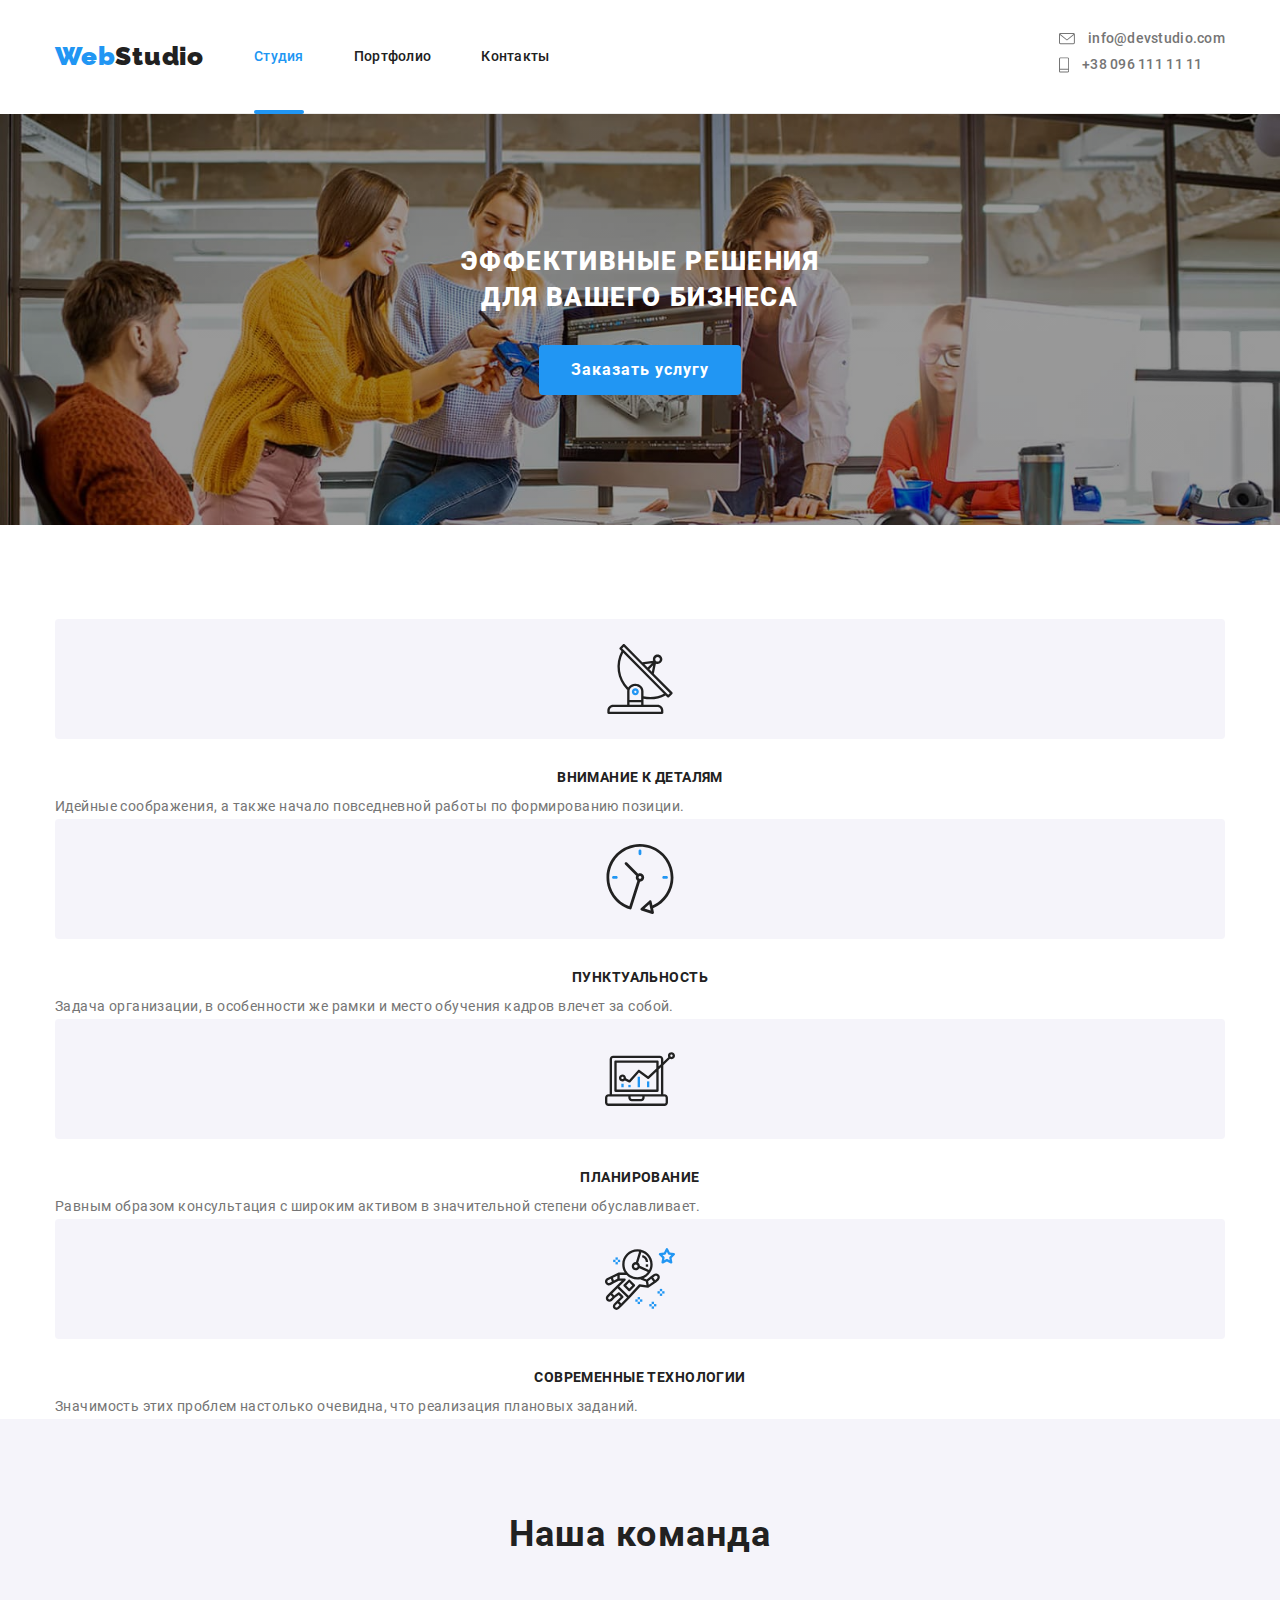
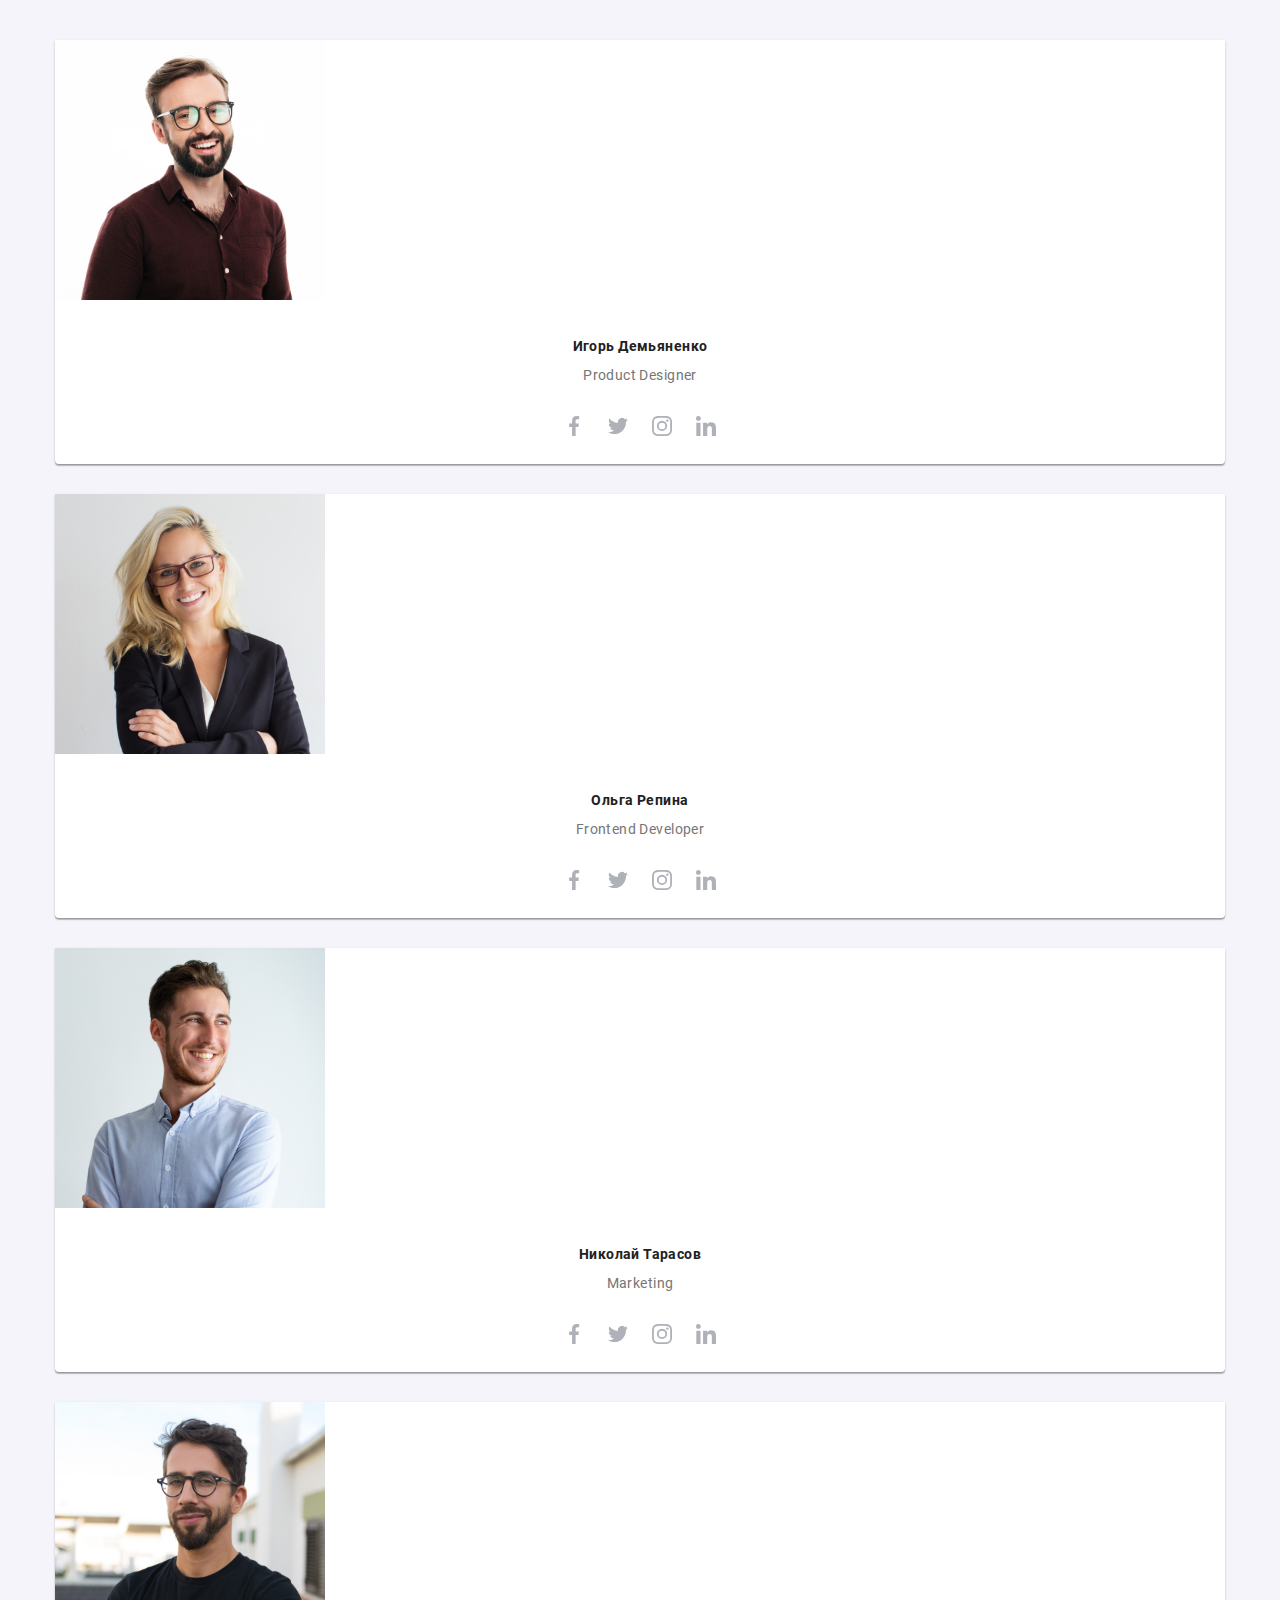
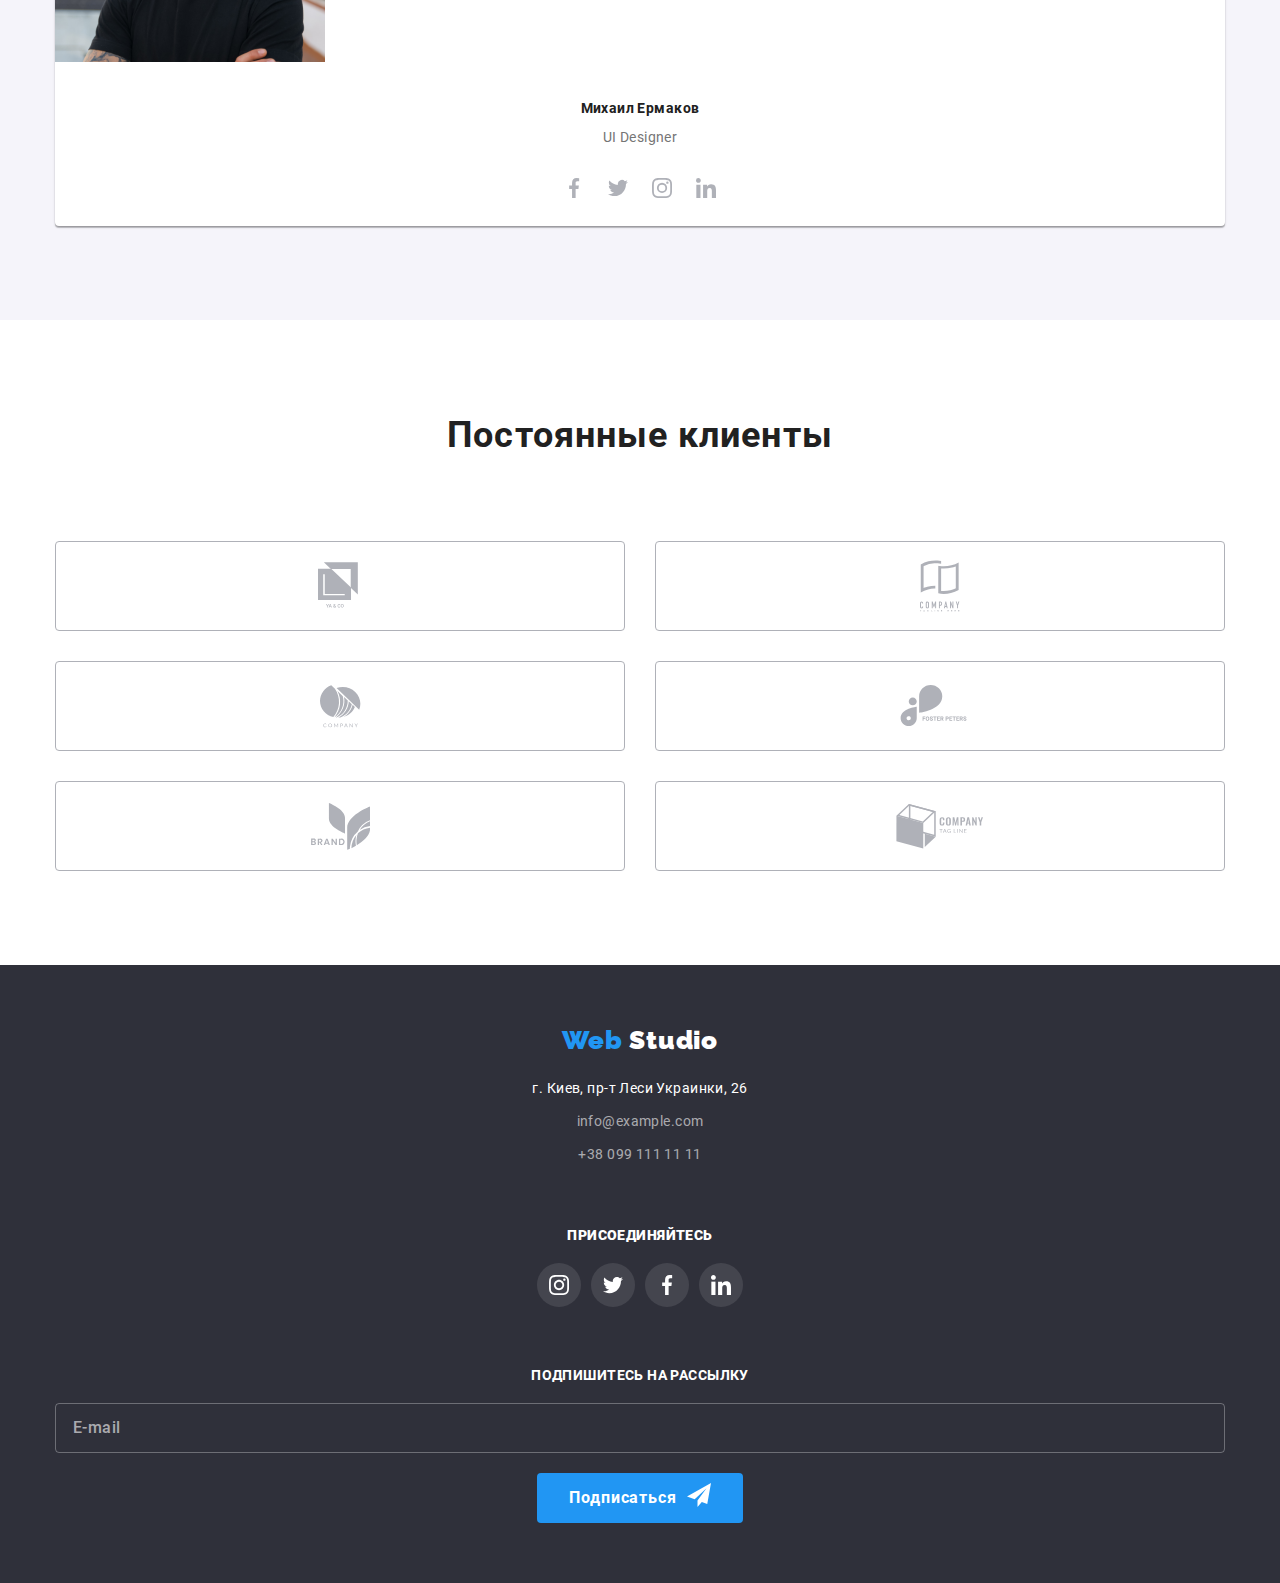
==== commit 97187c00: "вніс зміни в портфоліо" ====
--- a/index.html
+++ b/index.html
@@ -11,7 +11,7 @@
     <header class="header-page">
       <div class="container navigation">
         <a href="./" class="logo-header"
-          ><span class="logo-web">Web </span>Studio</a
+          ><span class="logo-web">Web</span>Studio</a
         >
         <button type="button" class="btn-bg is-open" data-menu-button>
           <svg
--- a/css/main.min.css
+++ b/css/main.min.css
@@ -1,3 +1,3 @@
 @font-face{font-family:"Roboto";font-style:normal;font-weight:400;src:url("../fonts/roboto/roboto-v20-latin_cyrillic-regular.woff2") format("woff2"),url("../fonts/roboto/roboto-v20-latin_cyrillic-regular.woff") format("woff")}@font-face{font-family:"Roboto";font-style:normal;font-weight:500;src:url("../fonts/roboto/roboto-v20-latin_cyrillic-500.woff2") format("woff2"),url("../fonts/roboto/roboto-v20-latin_cyrillic-500.woff") format("woff")}@font-face{font-family:"Roboto";font-style:normal;font-weight:700;src:url("../fonts/roboto/roboto-v20-latin_cyrillic-700.woff2") format("woff2"),url("../fonts/roboto/roboto-v20-latin_cyrillic-700.woff") format("woff")}@font-face{font-family:"Roboto";font-style:normal;font-weight:900;src:url("../fonts/roboto/roboto-v20-latin_cyrillic-900.woff2") format("woff2"),url("../fonts/roboto/roboto-v20-latin_cyrillic-900.woff") format("woff")}@font-face{font-family:"Raleway";font-style:normal;font-weight:900;src:url("../fonts/raleway/raleway-v17-latin_cyrillic-900.woff2") format("woff2"),url("../fonts/raleway/raleway-v17-latin_cyrillic-900.woff") format("woff")}/*! modern-normalize v1.0.0 | MIT License | https://github.com/sindresorhus/modern-normalize */*,*::before,*::after{box-sizing:border-box}:root{tab-size:4}html{line-height:1.15;-webkit-text-size-adjust:100%}body{margin:0}body{font-family:system-ui,-apple-system,"Segoe UI",Roboto,Helvetica,Arial,sans-serif,"Apple Color Emoji","Segoe UI Emoji"}hr{height:0;color:inherit}abbr[title]{text-decoration:underline dotted}b,strong{font-weight:bolder}code,kbd,samp,pre{font-family:ui-monospace, SFMono-Regular, Consolas, "Liberation Mono", Menlo,- monospace;font-size:1em}small{font-size:80%}sub,sup{font-size:75%;line-height:0;position:relative;vertical-align:baseline}sub{bottom:-0.25em}sup{top:-0.5em}table{text-indent:0;border-color:inherit}button,input,optgroup,select,textarea{font-family:inherit;font-size:100%;line-height:1.15;margin:0}button,select{text-transform:none}button,[type="button"],[type="reset"],[type="submit"]{-webkit-appearance:button}::-moz-focus-inner{border-style:none;padding:0}:-moz-focusring{outline:1px dotted ButtonText}:-moz-ui-invalid{box-shadow:none}legend{padding:0}progress{vertical-align:baseline}::-webkit-inner-spin-button,::-webkit-outer-spin-button{height:auto}[type="search"]{-webkit-appearance:textfield;outline-offset:-2px}::-webkit-search-decoration{-webkit-appearance:none}::-webkit-file-upload-button{-webkit-appearance:button;font:inherit}summary{display:list-item}.bg-menu{display:none;position:absolute;top:100%;left:0;padding:60px 0;text-align:center;width:100%;background-color:#fff}.bg-menu.is-open{display:block}html{box-sizing:border-box}*,*::before,*::after{box-sizing:inherit}body{font-family:Roboto, sans-serif;font-size:14px;line-height:1.714;letter-spacing:0.03em;background-color:#fff;color:#757575;margin:0px}.container{width:100%;padding-left:15px;padding-right:15px;margin-left:auto;margin-right:auto}@media (min-width: 480px){.container{width:480px}}@media (min-width: 768px){.container{width:768px}}@media (min-width: 1200px){.container{width:1200px}}.pf-container{margin-bottom:50px}@media (max-width: 479px){section{padding-top:60px;padding-bottom:60px}}@media (min-width: 480px){section{padding-top:60px;padding-bottom:60px}}@media (min-width: 1200px){section{padding-top:94px;padding-bottom:94px}}.section-title{font-weight:700;font-size:28px;line-height:1.167;letter-spacing:0.03em;text-align:center;color:#212121}@media (max-width: 479px){.section-title{padding-bottom:35px}}@media (min-width: 480px){.section-title{padding-bottom:35px}}@media (min-width: 1200px){.section-title{margin-bottom:50px;font-size:36px}}.main-text{font-weight:400;font-size:14px;line-height:1.714;letter-spacing:0.03em;color:#757575}h2,p{margin-top:0px;margin-bottom:0px}.list{list-style:none;margin:0;padding:0}.logo-header,.logo-footer,.logo-web{font-family:Raleway, sans-serif;font-style:normal;font-weight:bold;font-size:24px;line-height:1.192;letter-spacing:0.03em;text-decoration:none}@media (min-width: 1200px){.logo-header,.logo-footer,.logo-web{font-size:26px}}.logo-header{color:#212121}.logo-footer{color:#fff}.logo-web{color:#2196f3}.menu-link{display:block;font-style:normal;font-weight:500;font-size:14px;line-height:1.143;letter-spacing:0.02em;color:#212121;text-decoration:none;transition:color 250ms cubic-bezier(0.4, 0, 0.2, 1)}@media (max-width: 479px){.menu-link{position:relative;margin-bottom:40px;display:inline-block}}@media (min-width: 480px){.menu-link{position:relative;margin-bottom:40px;display:inline-block}}.menu-link:hover,.menu-link:focus{color:#2196f3}.menu-link.current{color:#2196f3}.current::after{content:" ";position:absolute;left:0;bottom:-10px;display:block;width:100%;height:4px;border-radius:2px;color:#2196f3;background-color:#2196f3}.btn{display:inline-flex;padding:10px 32px;min-width:200px;font-family:inherit;font-weight:700;font-size:16px;line-height:1.875;letter-spacing:0.06em;border-radius:4px;color:#fff;background-color:#2196f3;border:transparent;box-shadow:none}.btn:hover,.btn:focus{color:#fff;background-color:#2196f3;box-shadow:0px 3px 1px rgba(0,0,0,0.1),0px 1px 2px rgba(0,0,0,0.08),0px 2px 2px rgba(0,0,0,0.12)}.modal .btn{justify-content:center;box-shadow:0px 4px 4px rgba(0,0,0,0.15)}.modal-button{position:absolute;top:4px;right:8px;display:inline-flex;justify-content:center;align-items:center;width:35px;height:35px;border-radius:50%;border:1px solid rgba(0,0,0,0.1);background-color:#fff;transition:fill 250ms cubic-bezier(0.4, 0, 0.2, 1)}.modal-button:hover,.modal-button:focus{fill:#2196f3;outline:none}.btn-bg{display:inline-flex;margin:0;padding:0;border:none;background-color:transparent;transition:fill 250ms cubic-bezier(0.4, 0, 0.2, 1)}.btn-bg:hover,.btn-bg:focus{fill:#2196f3}.icon-close{background-size:contain;background-origin:border-box}.btn-bg .icon-menu{display:none}.btn-bg.is-open .icon-close{display:none}.btn-bg.is-open .icon-menu{display:block}.backdrop{position:fixed;top:0;left:0;right:0;bottom:0;background-color:rgba(0,0,0,0.7);opacity:1;overflow-y:scroll;transition:opacity 250ms cubic-bezier(0.4, 0, 0.2, 1)}@media (max-width: 479px){.backdrop{padding:94px 15px}}@media (min-width: 480px){.backdrop{padding:94px 15px}}.backdrop.is-hidden{opacity:0;pointer-events:none}.backdrop.is-hidden .modal{transform:translate(-50%, -50%) scale(1.5)}.modal{position:relative;padding:40px;text-align:center;width:100%;height:609px;background-color:#fffffa;box-shadow:0px 1px 3px rgba(0,0,0,0.12),0px 1px 1px rgba(0,0,0,0.14),0px 2px 1px rgba(0,0,0,0.2);border-radius:4px}@media (min-width: 1200px){.modal{position:absolute;top:50%;left:50%;display:flex;justify-content:center;align-items:center;flex-direction:column}}.modal-title{margin-bottom:10px;font-style:normal;font-weight:700;font-size:20px;line-height:1.15;text-align:center;letter-spacing:0.03em;color:#212121}.modal-text{font-size:26px;font-weight:700;line-height:1.364;letter-spacing:0.06em}.mailing-block{margin-top:20px}@media (max-width: 479px){.mailing-block .btn{margin-top:20px}}@media (min-width: 480px){.mailing-block .btn{margin-top:20px}}.mailing-block .btn::after{content:" ";background-image:url("../img/icons/sendicon.svg");background-repeat:no-repeat;margin-left:10px;width:24px;height:24px}.mailing-block .btn:hover{color:#fff;background-color:#2196f3}.form{width:100%}.form-logo{position:absolute;top:50%;left:12px;transform:translateY(-50%);transition:fill 250ms cubic-bezier(0.4, 0, 0.2, 1)}.form-field:focus-within .form-logo{fill:#2196f3}.form-field{position:relative;display:flex;margin-top:30px;font-style:normal;font-weight:500;font-size:14px;line-height:1.7;letter-spacing:0.03em;color:rgba(117,117,117,0.5)}.form-field-input{width:100%;height:40px;margin:0;padding-left:40px;font:inherit;border:1px solid rgba(33,33,33,0.2);border-radius:4px;transition:border 250ms cubic-bezier(0.4, 0, 0.2, 1)}.form-field-label{position:absolute;transform:translateY(-150%);font-style:normal;font-weight:500;font-size:12px;line-height:1.17;color:#757575}.form-field-textarea{width:100%;height:96px;margin:0;padding-left:12px;font:inherit;border:1px solid rgba(33,33,33,0.2);border-radius:4px;resize:none;transition:border 250ms cubic-bezier(0.4, 0, 0.2, 1)}.form-field:focus-within .form-field-input{border:1px solid #2196f3;border-radius:4px;outline:none}.form-field-textarea::placeholder{font-family:Roboto;font-style:normal;font-weight:500;font-size:14px;line-height:1.14;letter-spacing:0.01em;color:rgba(117,117,117,0.5)}.form-field:focus-within .form-field-textarea{border:1px solid #2196f3;border-radius:4px;outline:none}.form-field-agree{position:relative;width:100%;margin-top:30px;margin-bottom:35px;padding-left:10px;padding-right:10px}@media (min-width: 1200px){.form-field-agree{display:flex;justify-content:start;align-items:center}}.form-field-agree-label{padding-left:20px;font-size:12px}.form-field-agree-input{position:absolute;appearance:none;-webkit-appearance:none;-moz-appearance:none}.form-field-agree .checked-icon{position:absolute;transform:translate(-20px, 4px);display:inline-block;width:16px;height:15px;border:2px solid #212121;border-radius:2px;transition:border 250ms cubic-bezier(0.4, 0, 0.2, 1)}.form-field-agree .form-field-link{font-style:normal;font-weight:500;font-size:12px;line-height:1.7;letter-spacing:0.03em;color:#2196f3}@media (min-width: 1200px){.form-field-agree .form-field-link{font-size:14px}}.form-field-agree-input:checked+.checked-icon{border-color:#2196f3;background-color:#2196f3;background-image:url(../img/check.svg);background-size:contain;background-origin:border-box}.input-mailing-block{display:inline-block;margin-right:12px;padding-left:17px;width:100%;height:50px;font-family:inherit;font-style:normal;font-weight:500;font-size:16px;line-height:1.25;letter-spacing:0.03em;color:rgba(255,255,255,0.6);background-color:transparent;border:1px solid rgba(255,255,255,0.3);border-radius:4px}.input-mailing-block::placeholder{font-style:normal;font-weight:500;font-size:16px;line-height:1.25;letter-spacing:0.03em;color:rgba(255,255,255,0.6)}.header-page{position:relative}@media (min-width: 480px){.header-page{position:relative}}@media (max-width: 479px){.navigation{padding-top:18px;padding-bottom:18px;display:flex;justify-content:space-between;border:1px solid #ececec}}@media (min-width: 480px){.navigation{padding-top:18px;padding-bottom:18px;display:flex;justify-content:space-between;border:1px solid #ececec}}@media (max-width: 479px){.nav-list{display:block}}@media (min-width: 480px){.nav-list{display:block}}.nav-list-item{position:relative}@media (min-width: 1200px){.nav-list-item:not(last-child){margin-right:50px}}.contacts-link{font-style:normal;font-weight:500;font-size:14px;line-height:1.142;letter-spacing:0.02em;text-decoration:none;color:#757575;transition:color 250ms cubic-bezier(0.4, 0, 0.2, 1)}@media (max-width: 479px){.contacts-link{display:block;margin:20px 0}}@media (min-width: 480px){.contacts-link{display:block}}.contacts-link:hover,.contacts-link:focus{color:#2196f3}.contacts-link:not(last-child){margin-right:30px}.mail-link{display:inline-block;vertical-align:middle;margin-right:10px;fill:currentColor}.section-hero{text-align:center;vertical-align:middle;background-color:rgba(47,48,58,0.8);background-image:linear-gradient(rgba(0,0,0,0.4) 50%, rgba(0,0,0,0.4) 50%),url("../img/hero.jpg");background-size:cover}@media (max-width: 479px){.section-hero{padding:130px 0}}@media (min-width: 480px){.section-hero{padding:130px 0}}.hero-title{padding-top:0px;margin-top:0;margin-bottom:30px;font-size:26px;font-weight:900;line-height:1.364;letter-spacing:0.06em;color:#fff}.benefits{padding-bottom:0}@media (min-width: 480px){.benefits-item{width:100%}}.benefits-title{margin-left:0;margin-top:30px;margin-bottom:10px}@media (max-width: 479px){.benefits-title{text-align:center}}@media (min-width: 480px){.benefits-title{text-align:center}}.benefits-item::before{display:block;content:" ";width:270px;height:120px;border-radius:4px;background-color:#f5f4fa;background-repeat:no-repeat;background-position:center}@media (max-width: 479px){.benefits-item::before{width:100%}}@media (min-width: 480px){.benefits-item::before{width:100%}}.benefits-item.item-details::before{background-image:url("../img/icons/details.svg")}.benefits-item.item-punctual::before{background-image:url("../img/icons/punctual.svg")}.benefits-item.item-planing::before{background-image:url("../img/icons/planing.svg")}.benefits-item.item-technology::before{background-image:url("../img/icons/technology.svg")}.benefits-title,.names{font-weight:700;font-size:14px;line-height:1.143;letter-spacing:0.03em;color:#212121}.our-team{background-color:#f5f4fa}.person-list{background-color:#fff;border-radius:0px 0px 4px 4px;box-shadow:0px 1px 3px rgba(0,0,0,0.12),0px 1px 1px rgba(0,0,0,0.14),0px 2px 1px rgba(0,0,0,0.2)}@media (max-width: 479px){.person-list{width:100%}.person-list:not(:last-child){margin-bottom:30px}}@media (min-width: 480px){.person-list:not(:last-child){margin-bottom:30px}}.person-list .names{margin-top:30px;margin-bottom:10px;text-align:center}.person-list p{text-align:center}.team-social-link{display:flex;justify-content:center;align-items:center;width:44px;height:44px;border-radius:50%;color:#afb1b8;background-color:#fff;transition:color 250ms cubic-bezier(0.4, 0, 0.2, 1),background-color 250ms cubic-bezier(0.4, 0, 0.2, 1)}.team-social-link:hover,.team-social-link:focus{color:#fff;background-color:#2196f3}.team-social-link-list{display:flex;justify-content:space-evenly;margin-top:16px}@media (max-width: 479px){.team-social-link-list{justify-content:center;padding-bottom:16px}}@media (min-width: 480px){.team-social-link-list{justify-content:center;padding-bottom:16px}}.link-icon{fill:currentColor}.clients-list{display:flex;flex-wrap:wrap;justify-content:space-between}.clients-list-item{width:calc((100% - 30px) / 2)}.clients-list-item:nth-child(-n+4){margin-bottom:30px}.logo-list{display:flex;justify-content:center;align-items:center;width:100%;height:90px;border:1px solid #afb1b8;border-radius:4px;color:#afb1b8;transition:border 250ms cubic-bezier(0.4, 0, 0.2, 1),color 250ms cubic-bezier(0.4, 0, 0.2, 1)}.logo-list:hover,.logo-list:focus{color:#2196f3;border:1px solid #2196f3}.logo{fill:currentColor}.footer{padding-top:60px;padding-bottom:60px;background:#2f303a}@media (max-width: 479px){.footer-div{text-align:center}}@media (min-width: 480px){.footer-div{text-align:center}}.join-us{font-weight:700;font-size:14px;line-height:1.143;letter-spacing:0.03em;color:#fff}@media (max-width: 479px){.join-us{padding-top:60px}}@media (min-width: 480px){.join-us{padding-top:60px}}.join-us-list{display:flex;margin-top:20px}@media (max-width: 479px){.join-us-list{justify-content:center}}@media (min-width: 480px){.join-us-list{justify-content:center}}.join-us-list-item{width:44px;height:44px;background-repeat:no-repeat;background-position:center;border-radius:50%;background-color:rgba(255,255,255,0.1);transition:background-color 250ms cubic-bezier(0.4, 0, 0.2, 1)}.join-us-list-item:not(:last-child){margin-right:10px}.join-us-list-item:hover,.join-us-list-item:focus{background-color:#2196f3}.mailing{font-size:14px;line-height:1.143;letter-spacing:0.03em;color:#fff}@media (max-width: 479px){.mailing{padding-top:60px;text-align:center}}@media (min-width: 480px){.mailing{padding-top:60px;text-align:center}}.item-instagram{background-image:url("../img/icons/instagramft.svg")}.item-twitter{background-image:url("../img/icons/twitterft.svg")}.item-facebook{background-image:url("../img/icons/facebookft.svg")}.item-linkin{background-image:url("../img/icons/linkedinft.svg")}.address{margin-top:20px;font-style:inherit;font-weight:400;font-size:14px;line-height:1.714;letter-spacing:0.03em;color:#fff}.address-link{display:block;font-weight:400;font-size:14px;line-height:1.714;letter-spacing:0.03em;text-decoration:none;color:rgba(255,255,255,0.6);transition:color 250ms cubic-bezier(0.4, 0, 0.2, 1)}.address-link:hover,.address-link:focus{color:#2196f3}.address p{display:inline-block;margin-bottom:9px}.address-link:not(:last-child){margin-bottom:9px}
+ monospace;font-size:1em}small{font-size:80%}sub,sup{font-size:75%;line-height:0;position:relative;vertical-align:baseline}sub{bottom:-0.25em}sup{top:-0.5em}table{text-indent:0;border-color:inherit}button,input,optgroup,select,textarea{font-family:inherit;font-size:100%;line-height:1.15;margin:0}button,select{text-transform:none}button,[type="button"],[type="reset"],[type="submit"]{-webkit-appearance:button}::-moz-focus-inner{border-style:none;padding:0}:-moz-focusring{outline:1px dotted ButtonText}:-moz-ui-invalid{box-shadow:none}legend{padding:0}progress{vertical-align:baseline}::-webkit-inner-spin-button,::-webkit-outer-spin-button{height:auto}[type="search"]{-webkit-appearance:textfield;outline-offset:-2px}::-webkit-search-decoration{-webkit-appearance:none}::-webkit-file-upload-button{-webkit-appearance:button;font:inherit}summary{display:list-item}.bg-menu{display:none;position:absolute;top:100%;left:0;padding:60px 0;text-align:center;width:100%;background-color:#fff}@media (min-width: 768px){.bg-menu{position:relative;display:flex;justify-content:space-between;align-items:center;padding:0;margin-left:50px}}.bg-menu.is-open{display:block}html{box-sizing:border-box}*,*::before,*::after{box-sizing:inherit}body{font-family:Roboto, sans-serif;font-size:14px;line-height:1.714;letter-spacing:0.03em;background-color:#fff;color:#757575;margin:0px}.container{width:100%;padding-left:15px;padding-right:15px;margin-left:auto;margin-right:auto}@media (min-width: 480px){.container{width:480px}}@media (min-width: 768px){.container{width:768px}}@media (min-width: 1200px){.container{width:1200px}}.pf-container{margin-bottom:40px}@media (min-width: 768px){.pf-container{margin-bottom:0}}@media (min-width: 1200px){.pf-container{margin-bottom:50px}}@media (max-width: 479px){section{padding-top:60px;padding-bottom:60px}}@media (min-width: 480px){section{padding-top:60px;padding-bottom:60px}}@media (min-width: 1200px){section{padding-top:94px;padding-bottom:94px}}.section-title{font-weight:700;font-size:28px;line-height:1.167;letter-spacing:0.03em;text-align:center;color:#212121}@media (max-width: 479px){.section-title{padding-bottom:35px}}@media (min-width: 480px){.section-title{padding-bottom:35px}}@media (min-width: 1200px){.section-title{margin-bottom:50px;font-size:36px}}.main-text{font-weight:400;font-size:14px;line-height:1.714;letter-spacing:0.03em;color:#757575}h2,p{margin-top:0px;margin-bottom:0px}.list{list-style:none;margin:0;padding:0}.logo-header,.logo-footer,.logo-web{font-family:Raleway, sans-serif;font-style:normal;font-weight:bold;font-size:24px;line-height:1.192;letter-spacing:0.03em;text-decoration:none}@media (min-width: 1200px){.logo-header,.logo-footer,.logo-web{font-size:26px}}.logo-header{color:#212121}.logo-footer{color:#fff}.logo-web{color:#2196f3}.menu-link{display:block;margin-bottom:40px;font-style:normal;font-weight:500;font-size:14px;line-height:1.143;letter-spacing:0.02em;color:#212121;text-decoration:none;transition:color 250ms cubic-bezier(0.4, 0, 0.2, 1)}@media (max-width: 479px){.menu-link{position:relative;display:inline-block}}@media (min-width: 480px){.menu-link{position:relative;display:inline-block}}@media (min-width: 768px){.menu-link{margin-bottom:0}}.menu-link:hover,.menu-link:focus{color:#2196f3}.menu-link.current{color:#2196f3}.current::after{content:" ";position:absolute;left:0;bottom:-10px;display:block;width:100%;height:4px;border-radius:2px;color:#2196f3;background-color:#2196f3}@media (min-width: 768px){.current::after{bottom:-50px}}.btn{display:inline-flex;padding:10px 32px;min-width:200px;font-family:inherit;font-weight:700;font-size:16px;line-height:1.875;letter-spacing:0.06em;border-radius:4px;color:#fff;background-color:#2196f3;border:transparent;box-shadow:none}.btn:hover,.btn:focus{color:#fff;background-color:#2196f3;box-shadow:0px 3px 1px rgba(0,0,0,0.1),0px 1px 2px rgba(0,0,0,0.08),0px 2px 2px rgba(0,0,0,0.12)}.modal .btn{justify-content:center;box-shadow:0px 4px 4px rgba(0,0,0,0.15)}.modal-button{position:absolute;top:4px;right:8px;display:inline-flex;justify-content:center;align-items:center;width:35px;height:35px;border-radius:50%;border:1px solid rgba(0,0,0,0.1);background-color:#fff;transition:fill 250ms cubic-bezier(0.4, 0, 0.2, 1)}.modal-button:hover,.modal-button:focus{fill:#2196f3;outline:none}.btn-bg{display:inline-flex;margin:0;padding:0;border:none;background-color:transparent;transition:fill 250ms cubic-bezier(0.4, 0, 0.2, 1)}.btn-bg:hover,.btn-bg:focus{fill:#2196f3}@media (min-width: 768px){.btn-bg{display:none}}.icon-close{background-size:contain;background-origin:border-box}.btn-bg .icon-menu{display:none}.btn-bg.is-open .icon-close{display:none}.btn-bg.is-open .icon-menu{display:block}.backdrop{position:fixed;top:0;left:0;right:0;bottom:0;background-color:rgba(0,0,0,0.7);opacity:1;overflow-y:scroll;transition:opacity 250ms cubic-bezier(0.4, 0, 0.2, 1)}@media (max-width: 479px){.backdrop{padding:94px 15px}}@media (min-width: 480px){.backdrop{padding:94px 15px}}.backdrop.is-hidden{opacity:0;pointer-events:none}.backdrop.is-hidden .modal{transform:translate(-50%, -50%) scale(1.5)}.modal{position:relative;padding:40px;text-align:center;width:100%;height:609px;background-color:#fffffa;box-shadow:0px 1px 3px rgba(0,0,0,0.12),0px 1px 1px rgba(0,0,0,0.14),0px 2px 1px rgba(0,0,0,0.2);border-radius:4px}@media (min-width: 1200px){.modal{position:absolute;top:50%;left:50%;display:flex;justify-content:center;align-items:center;flex-direction:column}}.modal-title{margin-bottom:10px;font-style:normal;font-weight:700;font-size:20px;line-height:1.15;text-align:center;letter-spacing:0.03em;color:#212121}.modal-text{font-size:26px;font-weight:700;line-height:1.364;letter-spacing:0.06em}.mailing-block{margin-top:20px}@media (max-width: 479px){.mailing-block .btn{margin-top:20px}}@media (min-width: 480px){.mailing-block .btn{margin-top:20px}}.mailing-block .btn::after{content:" ";background-image:url("../img/icons/sendicon.svg");background-repeat:no-repeat;margin-left:10px;width:24px;height:24px}.mailing-block .btn:hover{color:#fff;background-color:#2196f3}.form{width:100%}.form-logo{position:absolute;top:50%;left:12px;transform:translateY(-50%);transition:fill 250ms cubic-bezier(0.4, 0, 0.2, 1)}.form-field:focus-within .form-logo{fill:#2196f3}.form-field{position:relative;display:flex;margin-top:30px;font-style:normal;font-weight:500;font-size:14px;line-height:1.7;letter-spacing:0.03em;color:rgba(117,117,117,0.5)}.form-field-input{width:100%;height:40px;margin:0;padding-left:40px;font:inherit;border:1px solid rgba(33,33,33,0.2);border-radius:4px;transition:border 250ms cubic-bezier(0.4, 0, 0.2, 1)}.form-field-label{position:absolute;transform:translateY(-150%);font-style:normal;font-weight:500;font-size:12px;line-height:1.17;color:#757575}.form-field-textarea{width:100%;height:96px;margin:0;padding-left:12px;font:inherit;border:1px solid rgba(33,33,33,0.2);border-radius:4px;resize:none;transition:border 250ms cubic-bezier(0.4, 0, 0.2, 1)}.form-field:focus-within .form-field-input{border:1px solid #2196f3;border-radius:4px;outline:none}.form-field-textarea::placeholder{font-family:Roboto;font-style:normal;font-weight:500;font-size:14px;line-height:1.14;letter-spacing:0.01em;color:rgba(117,117,117,0.5)}.form-field:focus-within .form-field-textarea{border:1px solid #2196f3;border-radius:4px;outline:none}.form-field-agree{position:relative;width:100%;margin-top:30px;margin-bottom:35px;padding-left:10px;padding-right:10px}@media (min-width: 1200px){.form-field-agree{display:flex;justify-content:start;align-items:center}}.form-field-agree-label{padding-left:20px;font-size:12px}.form-field-agree-input{position:absolute;appearance:none;-webkit-appearance:none;-moz-appearance:none}.form-field-agree .checked-icon{position:absolute;transform:translate(-20px, 4px);display:inline-block;width:16px;height:15px;border:2px solid #212121;border-radius:2px;transition:border 250ms cubic-bezier(0.4, 0, 0.2, 1)}.form-field-agree .form-field-link{font-style:normal;font-weight:500;font-size:12px;line-height:1.7;letter-spacing:0.03em;color:#2196f3}@media (min-width: 1200px){.form-field-agree .form-field-link{font-size:14px}}.form-field-agree-input:checked+.checked-icon{border-color:#2196f3;background-color:#2196f3;background-image:url(../img/check.svg);background-size:contain;background-origin:border-box}.input-mailing-block{display:inline-block;margin-right:12px;padding-left:17px;width:100%;height:50px;font-family:inherit;font-style:normal;font-weight:500;font-size:16px;line-height:1.25;letter-spacing:0.03em;color:rgba(255,255,255,0.6);background-color:transparent;border:1px solid rgba(255,255,255,0.3);border-radius:4px}.input-mailing-block::placeholder{font-style:normal;font-weight:500;font-size:16px;line-height:1.25;letter-spacing:0.03em;color:rgba(255,255,255,0.6)}.header-page{position:relative}@media (min-width: 480px){.header-page{position:relative}}.navigation{border-bottom:1px solid #ececec}@media (max-width: 479px){.navigation{padding-top:18px;padding-bottom:18px;display:flex;justify-content:space-between}}@media (min-width: 480px){.navigation{padding-top:18px;padding-bottom:18px;display:flex;justify-content:space-between}}@media (min-width: 768px){.navigation{display:flex;justify-content:space-between;align-items:center;padding-top:30px;padding-bottom:30px}}@media (max-width: 479px){.nav-list{display:block}}@media (min-width: 480px){.nav-list{display:block}}@media (min-width: 768px){.nav-list{display:flex}}.nav-list-item{position:relative}@media (min-width: 768px){.nav-list-item:not(:last-child){margin-right:50px}}@media (min-width: 1200px){.nav-list-item:not(last-child){margin-right:50px}}@media (min-width: 768px){.link-list{text-align:left}}.contacts-link{font-style:normal;font-weight:500;font-size:14px;line-height:1.142;letter-spacing:0.02em;text-decoration:none;color:#757575;transition:color 250ms cubic-bezier(0.4, 0, 0.2, 1)}@media (max-width: 479px){.contacts-link{display:block;margin:20px 0}}@media (min-width: 480px){.contacts-link{display:block}}@media (min-width: 768px){.contacts-link{display:block}}.contacts-link:hover,.contacts-link:focus{color:#2196f3}.contacts-link:not(last-child){margin-right:30px}@media (min-width: 768px){.contacts-link:not(last-child){display:block;margin-right:0;margin-bottom:10px}}.mail-link{display:inline-block;vertical-align:middle;margin-right:10px;fill:currentColor}.section-hero{text-align:center;vertical-align:middle;background-color:rgba(47,48,58,0.8);background-image:linear-gradient(rgba(0,0,0,0.4) 50%, rgba(0,0,0,0.4) 50%),url("../img/hero.jpg");background-size:cover}@media (max-width: 479px){.section-hero{padding:130px 0}}@media (min-width: 480px){.section-hero{padding:130px 0}}.hero-title{padding-top:0px;margin-top:0;margin-bottom:30px;font-size:26px;font-weight:900;line-height:1.364;letter-spacing:0.06em;color:#fff}.benefits{padding-bottom:0}@media (min-width: 480px){.benefits-item{width:100%}}.benefits-title{margin-left:0;margin-top:30px;margin-bottom:10px}@media (max-width: 479px){.benefits-title{text-align:center}}@media (min-width: 480px){.benefits-title{text-align:center}}.benefits-item::before{display:block;content:" ";width:270px;height:120px;border-radius:4px;background-color:#f5f4fa;background-repeat:no-repeat;background-position:center}@media (max-width: 479px){.benefits-item::before{width:100%}}@media (min-width: 480px){.benefits-item::before{width:100%}}.benefits-item.item-details::before{background-image:url("../img/icons/details.svg")}.benefits-item.item-punctual::before{background-image:url("../img/icons/punctual.svg")}.benefits-item.item-planing::before{background-image:url("../img/icons/planing.svg")}.benefits-item.item-technology::before{background-image:url("../img/icons/technology.svg")}.benefits-title,.names{font-weight:700;font-size:14px;line-height:1.143;letter-spacing:0.03em;color:#212121}.our-team{background-color:#f5f4fa}.person-list{background-color:#fff;border-radius:0px 0px 4px 4px;box-shadow:0px 1px 3px rgba(0,0,0,0.12),0px 1px 1px rgba(0,0,0,0.14),0px 2px 1px rgba(0,0,0,0.2)}@media (max-width: 479px){.person-list{width:100%}.person-list:not(:last-child){margin-bottom:30px}}@media (min-width: 480px){.person-list:not(:last-child){margin-bottom:30px}}.person-list .names{margin-top:30px;margin-bottom:10px;text-align:center}.person-list p{text-align:center}.team-social-link{display:flex;justify-content:center;align-items:center;width:44px;height:44px;border-radius:50%;color:#afb1b8;background-color:#fff;transition:color 250ms cubic-bezier(0.4, 0, 0.2, 1),background-color 250ms cubic-bezier(0.4, 0, 0.2, 1)}.team-social-link:hover,.team-social-link:focus{color:#fff;background-color:#2196f3}.team-social-link-list{display:flex;justify-content:space-evenly;margin-top:16px}@media (max-width: 479px){.team-social-link-list{justify-content:center;padding-bottom:16px}}@media (min-width: 480px){.team-social-link-list{justify-content:center;padding-bottom:16px}}.link-icon{fill:currentColor}.clients-list{display:flex;flex-wrap:wrap;justify-content:space-between}.clients-list-item{width:calc((100% - 30px) / 2)}.clients-list-item:nth-child(-n+4){margin-bottom:30px}.logo-list{display:flex;justify-content:center;align-items:center;width:100%;height:90px;border:1px solid #afb1b8;border-radius:4px;color:#afb1b8;transition:border 250ms cubic-bezier(0.4, 0, 0.2, 1),color 250ms cubic-bezier(0.4, 0, 0.2, 1)}.logo-list:hover,.logo-list:focus{color:#2196f3;border:1px solid #2196f3}.logo{fill:currentColor}.footer{padding-top:60px;padding-bottom:60px;background:#2f303a}@media (max-width: 479px){.footer-div{text-align:center}}@media (min-width: 480px){.footer-div{text-align:center}}.join-us{font-weight:700;font-size:14px;line-height:1.143;letter-spacing:0.03em;color:#fff}@media (max-width: 479px){.join-us{padding-top:60px}}@media (min-width: 480px){.join-us{padding-top:60px}}.join-us-list{display:flex;margin-top:20px}@media (max-width: 479px){.join-us-list{justify-content:center}}@media (min-width: 480px){.join-us-list{justify-content:center}}.join-us-list-item{width:44px;height:44px;background-repeat:no-repeat;background-position:center;border-radius:50%;background-color:rgba(255,255,255,0.1);transition:background-color 250ms cubic-bezier(0.4, 0, 0.2, 1)}.join-us-list-item:not(:last-child){margin-right:10px}.join-us-list-item:hover,.join-us-list-item:focus{background-color:#2196f3}.mailing{font-size:14px;line-height:1.143;letter-spacing:0.03em;color:#fff}@media (max-width: 479px){.mailing{padding-top:60px;text-align:center}}@media (min-width: 480px){.mailing{padding-top:60px;text-align:center}}.item-instagram{background-image:url("../img/icons/instagramft.svg")}.item-twitter{background-image:url("../img/icons/twitterft.svg")}.item-facebook{background-image:url("../img/icons/facebookft.svg")}.item-linkin{background-image:url("../img/icons/linkedinft.svg")}.address{margin-top:20px;font-style:inherit;font-weight:400;font-size:14px;line-height:1.714;letter-spacing:0.03em;color:#fff}.address-link{display:block;font-weight:400;font-size:14px;line-height:1.714;letter-spacing:0.03em;text-decoration:none;color:rgba(255,255,255,0.6);transition:color 250ms cubic-bezier(0.4, 0, 0.2, 1)}.address-link:hover,.address-link:focus{color:#2196f3}.address p{display:inline-block;margin-bottom:9px}.address-link:not(:last-child){margin-bottom:9px}
 /*# sourceMappingURL=main.min.css.map */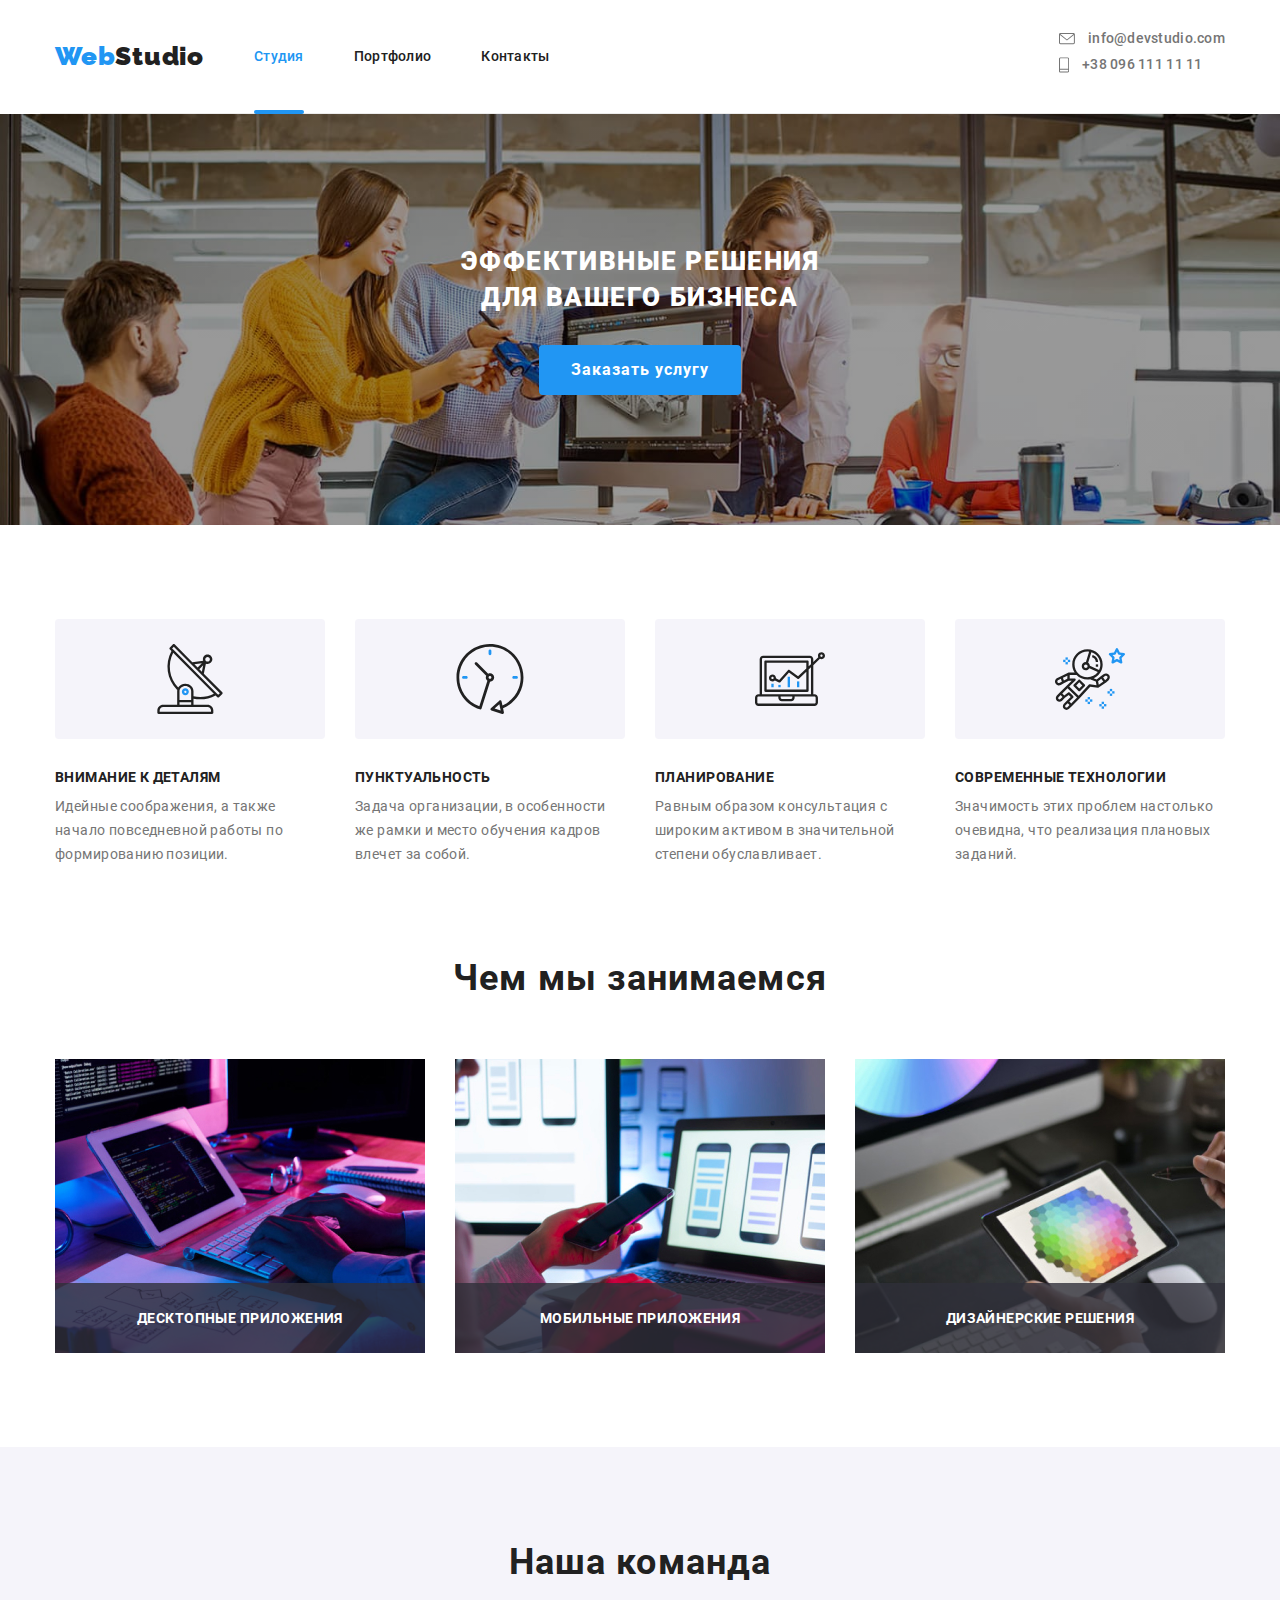
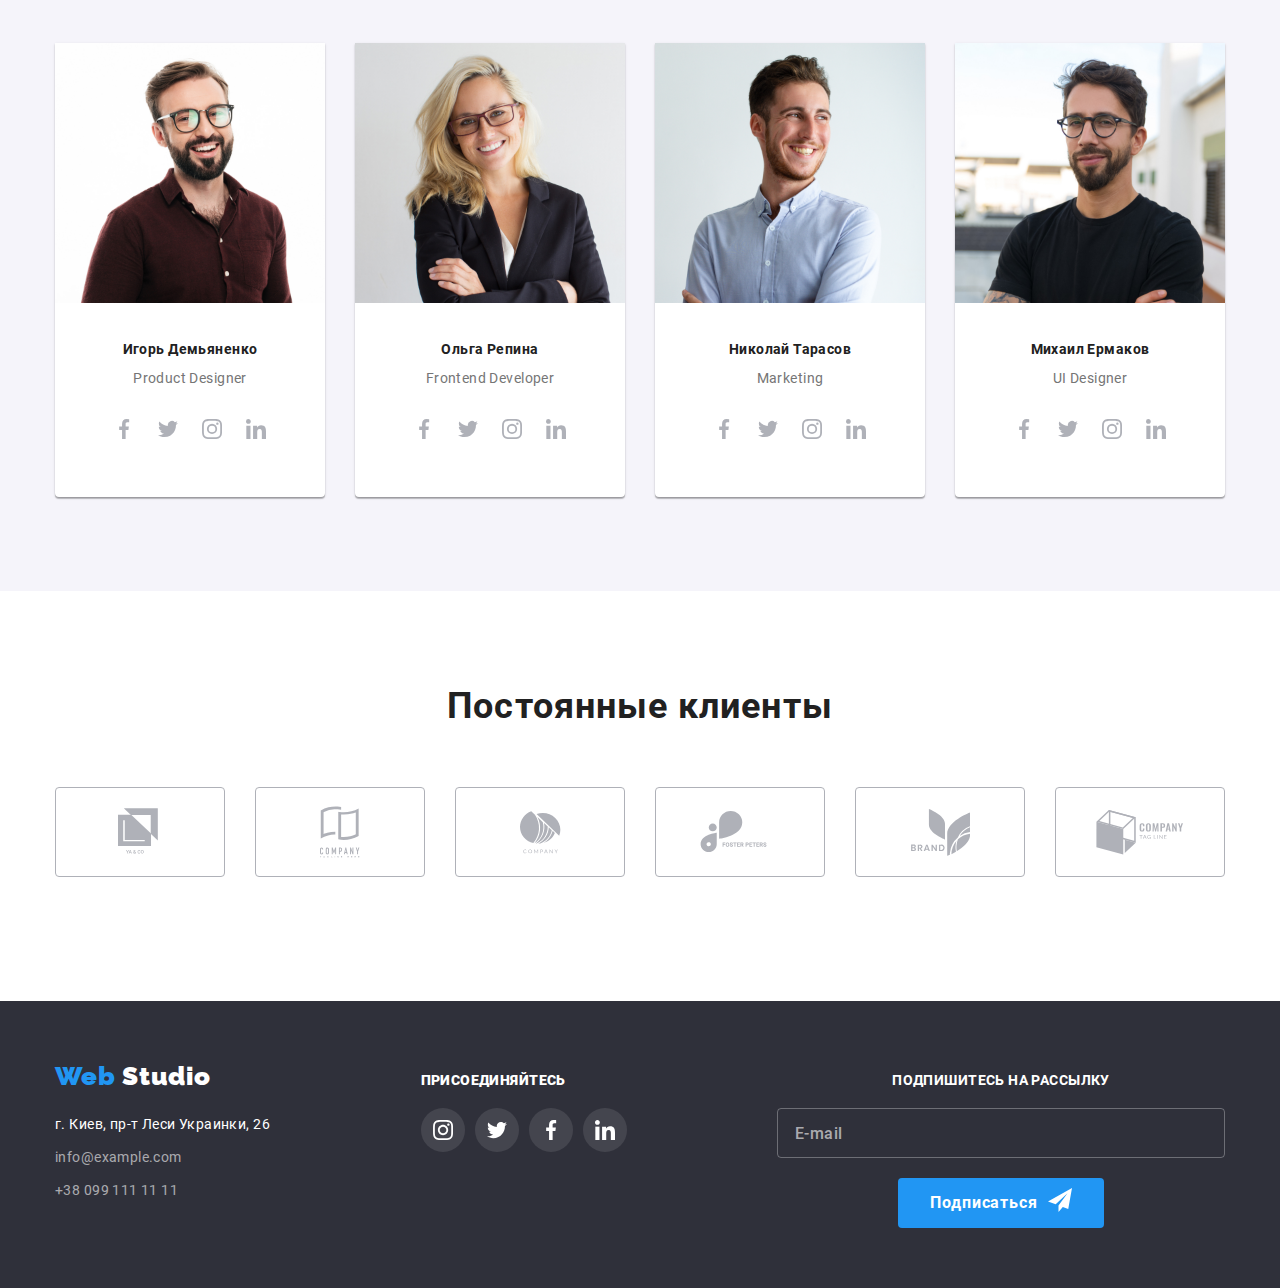
==== commit 37aef3dd: "додав планшетну версію" ====
--- a/index.html
+++ b/index.html
@@ -116,7 +116,7 @@
       </section>
 
       <!--What do we do-->
-      <!-- <section>
+      <section class="section-what-we-do">
         <div class="container what-we-do">
           <h2 class="section-title">Чем мы занимаемся</h2>
           <ul class="list what-we-do-list">
@@ -146,7 +146,7 @@
             </li>
           </ul>
         </div>
-      </section> -->
+      </section>
 
       <!--Our team-->
       <section class="our-team">
--- a/css/main.min.css
+++ b/css/main.min.css
@@ -1,3 +1,3 @@
 @font-face{font-family:"Roboto";font-style:normal;font-weight:400;src:url("../fonts/roboto/roboto-v20-latin_cyrillic-regular.woff2") format("woff2"),url("../fonts/roboto/roboto-v20-latin_cyrillic-regular.woff") format("woff")}@font-face{font-family:"Roboto";font-style:normal;font-weight:500;src:url("../fonts/roboto/roboto-v20-latin_cyrillic-500.woff2") format("woff2"),url("../fonts/roboto/roboto-v20-latin_cyrillic-500.woff") format("woff")}@font-face{font-family:"Roboto";font-style:normal;font-weight:700;src:url("../fonts/roboto/roboto-v20-latin_cyrillic-700.woff2") format("woff2"),url("../fonts/roboto/roboto-v20-latin_cyrillic-700.woff") format("woff")}@font-face{font-family:"Roboto";font-style:normal;font-weight:900;src:url("../fonts/roboto/roboto-v20-latin_cyrillic-900.woff2") format("woff2"),url("../fonts/roboto/roboto-v20-latin_cyrillic-900.woff") format("woff")}@font-face{font-family:"Raleway";font-style:normal;font-weight:900;src:url("../fonts/raleway/raleway-v17-latin_cyrillic-900.woff2") format("woff2"),url("../fonts/raleway/raleway-v17-latin_cyrillic-900.woff") format("woff")}/*! modern-normalize v1.0.0 | MIT License | https://github.com/sindresorhus/modern-normalize */*,*::before,*::after{box-sizing:border-box}:root{tab-size:4}html{line-height:1.15;-webkit-text-size-adjust:100%}body{margin:0}body{font-family:system-ui,-apple-system,"Segoe UI",Roboto,Helvetica,Arial,sans-serif,"Apple Color Emoji","Segoe UI Emoji"}hr{height:0;color:inherit}abbr[title]{text-decoration:underline dotted}b,strong{font-weight:bolder}code,kbd,samp,pre{font-family:ui-monospace, SFMono-Regular, Consolas, "Liberation Mono", Menlo,- monospace;font-size:1em}small{font-size:80%}sub,sup{font-size:75%;line-height:0;position:relative;vertical-align:baseline}sub{bottom:-0.25em}sup{top:-0.5em}table{text-indent:0;border-color:inherit}button,input,optgroup,select,textarea{font-family:inherit;font-size:100%;line-height:1.15;margin:0}button,select{text-transform:none}button,[type="button"],[type="reset"],[type="submit"]{-webkit-appearance:button}::-moz-focus-inner{border-style:none;padding:0}:-moz-focusring{outline:1px dotted ButtonText}:-moz-ui-invalid{box-shadow:none}legend{padding:0}progress{vertical-align:baseline}::-webkit-inner-spin-button,::-webkit-outer-spin-button{height:auto}[type="search"]{-webkit-appearance:textfield;outline-offset:-2px}::-webkit-search-decoration{-webkit-appearance:none}::-webkit-file-upload-button{-webkit-appearance:button;font:inherit}summary{display:list-item}.bg-menu{display:none;position:absolute;top:100%;left:0;padding:60px 0;text-align:center;width:100%;background-color:#fff}@media (min-width: 768px){.bg-menu{position:relative;display:flex;justify-content:space-between;align-items:center;padding:0;margin-left:50px}}.bg-menu.is-open{display:block}html{box-sizing:border-box}*,*::before,*::after{box-sizing:inherit}body{font-family:Roboto, sans-serif;font-size:14px;line-height:1.714;letter-spacing:0.03em;background-color:#fff;color:#757575;margin:0px}.container{width:100%;padding-left:15px;padding-right:15px;margin-left:auto;margin-right:auto}@media (min-width: 480px){.container{width:480px}}@media (min-width: 768px){.container{width:768px}}@media (min-width: 1200px){.container{width:1200px}}.pf-container{margin-bottom:40px}@media (min-width: 768px){.pf-container{margin-bottom:0}}@media (min-width: 1200px){.pf-container{margin-bottom:50px}}@media (max-width: 479px){section{padding-top:60px;padding-bottom:60px}}@media (min-width: 480px){section{padding-top:60px;padding-bottom:60px}}@media (min-width: 1200px){section{padding-top:94px;padding-bottom:94px}}.section-title{font-weight:700;font-size:28px;line-height:1.167;letter-spacing:0.03em;text-align:center;color:#212121}@media (max-width: 479px){.section-title{padding-bottom:35px}}@media (min-width: 480px){.section-title{padding-bottom:35px}}@media (min-width: 1200px){.section-title{margin-bottom:50px;font-size:36px}}.main-text{font-weight:400;font-size:14px;line-height:1.714;letter-spacing:0.03em;color:#757575}h2,p{margin-top:0px;margin-bottom:0px}.list{list-style:none;margin:0;padding:0}.logo-header,.logo-footer,.logo-web{font-family:Raleway, sans-serif;font-style:normal;font-weight:bold;font-size:24px;line-height:1.192;letter-spacing:0.03em;text-decoration:none}@media (min-width: 1200px){.logo-header,.logo-footer,.logo-web{font-size:26px}}.logo-header{color:#212121}.logo-footer{color:#fff}.logo-web{color:#2196f3}.menu-link{display:block;margin-bottom:40px;font-style:normal;font-weight:500;font-size:14px;line-height:1.143;letter-spacing:0.02em;color:#212121;text-decoration:none;transition:color 250ms cubic-bezier(0.4, 0, 0.2, 1)}@media (max-width: 479px){.menu-link{position:relative;display:inline-block}}@media (min-width: 480px){.menu-link{position:relative;display:inline-block}}@media (min-width: 768px){.menu-link{margin-bottom:0}}.menu-link:hover,.menu-link:focus{color:#2196f3}.menu-link.current{color:#2196f3}.current::after{content:" ";position:absolute;left:0;bottom:-10px;display:block;width:100%;height:4px;border-radius:2px;color:#2196f3;background-color:#2196f3}@media (min-width: 768px){.current::after{bottom:-50px}}.btn{display:inline-flex;padding:10px 32px;min-width:200px;font-family:inherit;font-weight:700;font-size:16px;line-height:1.875;letter-spacing:0.06em;border-radius:4px;color:#fff;background-color:#2196f3;border:transparent;box-shadow:none}.btn:hover,.btn:focus{color:#fff;background-color:#2196f3;box-shadow:0px 3px 1px rgba(0,0,0,0.1),0px 1px 2px rgba(0,0,0,0.08),0px 2px 2px rgba(0,0,0,0.12)}.modal .btn{justify-content:center;box-shadow:0px 4px 4px rgba(0,0,0,0.15)}.modal-button{position:absolute;top:4px;right:8px;display:inline-flex;justify-content:center;align-items:center;width:35px;height:35px;border-radius:50%;border:1px solid rgba(0,0,0,0.1);background-color:#fff;transition:fill 250ms cubic-bezier(0.4, 0, 0.2, 1)}.modal-button:hover,.modal-button:focus{fill:#2196f3;outline:none}.btn-bg{display:inline-flex;margin:0;padding:0;border:none;background-color:transparent;transition:fill 250ms cubic-bezier(0.4, 0, 0.2, 1)}.btn-bg:hover,.btn-bg:focus{fill:#2196f3}@media (min-width: 768px){.btn-bg{display:none}}.icon-close{background-size:contain;background-origin:border-box}.btn-bg .icon-menu{display:none}.btn-bg.is-open .icon-close{display:none}.btn-bg.is-open .icon-menu{display:block}.backdrop{position:fixed;top:0;left:0;right:0;bottom:0;background-color:rgba(0,0,0,0.7);opacity:1;overflow-y:scroll;transition:opacity 250ms cubic-bezier(0.4, 0, 0.2, 1)}@media (max-width: 479px){.backdrop{padding:94px 15px}}@media (min-width: 480px){.backdrop{padding:94px 15px}}.backdrop.is-hidden{opacity:0;pointer-events:none}.backdrop.is-hidden .modal{transform:translate(-50%, -50%) scale(1.5)}.modal{position:relative;padding:40px;text-align:center;width:100%;height:609px;background-color:#fffffa;box-shadow:0px 1px 3px rgba(0,0,0,0.12),0px 1px 1px rgba(0,0,0,0.14),0px 2px 1px rgba(0,0,0,0.2);border-radius:4px}@media (min-width: 1200px){.modal{position:absolute;top:50%;left:50%;display:flex;justify-content:center;align-items:center;flex-direction:column}}.modal-title{margin-bottom:10px;font-style:normal;font-weight:700;font-size:20px;line-height:1.15;text-align:center;letter-spacing:0.03em;color:#212121}.modal-text{font-size:26px;font-weight:700;line-height:1.364;letter-spacing:0.06em}.mailing-block{margin-top:20px}@media (max-width: 479px){.mailing-block .btn{margin-top:20px}}@media (min-width: 480px){.mailing-block .btn{margin-top:20px}}.mailing-block .btn::after{content:" ";background-image:url("../img/icons/sendicon.svg");background-repeat:no-repeat;margin-left:10px;width:24px;height:24px}.mailing-block .btn:hover{color:#fff;background-color:#2196f3}.form{width:100%}.form-logo{position:absolute;top:50%;left:12px;transform:translateY(-50%);transition:fill 250ms cubic-bezier(0.4, 0, 0.2, 1)}.form-field:focus-within .form-logo{fill:#2196f3}.form-field{position:relative;display:flex;margin-top:30px;font-style:normal;font-weight:500;font-size:14px;line-height:1.7;letter-spacing:0.03em;color:rgba(117,117,117,0.5)}.form-field-input{width:100%;height:40px;margin:0;padding-left:40px;font:inherit;border:1px solid rgba(33,33,33,0.2);border-radius:4px;transition:border 250ms cubic-bezier(0.4, 0, 0.2, 1)}.form-field-label{position:absolute;transform:translateY(-150%);font-style:normal;font-weight:500;font-size:12px;line-height:1.17;color:#757575}.form-field-textarea{width:100%;height:96px;margin:0;padding-left:12px;font:inherit;border:1px solid rgba(33,33,33,0.2);border-radius:4px;resize:none;transition:border 250ms cubic-bezier(0.4, 0, 0.2, 1)}.form-field:focus-within .form-field-input{border:1px solid #2196f3;border-radius:4px;outline:none}.form-field-textarea::placeholder{font-family:Roboto;font-style:normal;font-weight:500;font-size:14px;line-height:1.14;letter-spacing:0.01em;color:rgba(117,117,117,0.5)}.form-field:focus-within .form-field-textarea{border:1px solid #2196f3;border-radius:4px;outline:none}.form-field-agree{position:relative;width:100%;margin-top:30px;margin-bottom:35px;padding-left:10px;padding-right:10px}@media (min-width: 1200px){.form-field-agree{display:flex;justify-content:start;align-items:center}}.form-field-agree-label{padding-left:20px;font-size:12px}.form-field-agree-input{position:absolute;appearance:none;-webkit-appearance:none;-moz-appearance:none}.form-field-agree .checked-icon{position:absolute;transform:translate(-20px, 4px);display:inline-block;width:16px;height:15px;border:2px solid #212121;border-radius:2px;transition:border 250ms cubic-bezier(0.4, 0, 0.2, 1)}.form-field-agree .form-field-link{font-style:normal;font-weight:500;font-size:12px;line-height:1.7;letter-spacing:0.03em;color:#2196f3}@media (min-width: 1200px){.form-field-agree .form-field-link{font-size:14px}}.form-field-agree-input:checked+.checked-icon{border-color:#2196f3;background-color:#2196f3;background-image:url(../img/check.svg);background-size:contain;background-origin:border-box}.input-mailing-block{display:inline-block;margin-right:12px;padding-left:17px;width:100%;height:50px;font-family:inherit;font-style:normal;font-weight:500;font-size:16px;line-height:1.25;letter-spacing:0.03em;color:rgba(255,255,255,0.6);background-color:transparent;border:1px solid rgba(255,255,255,0.3);border-radius:4px}.input-mailing-block::placeholder{font-style:normal;font-weight:500;font-size:16px;line-height:1.25;letter-spacing:0.03em;color:rgba(255,255,255,0.6)}.header-page{position:relative}@media (min-width: 480px){.header-page{position:relative}}.navigation{border-bottom:1px solid #ececec}@media (max-width: 479px){.navigation{padding-top:18px;padding-bottom:18px;display:flex;justify-content:space-between}}@media (min-width: 480px){.navigation{padding-top:18px;padding-bottom:18px;display:flex;justify-content:space-between}}@media (min-width: 768px){.navigation{display:flex;justify-content:space-between;align-items:center;padding-top:30px;padding-bottom:30px}}@media (max-width: 479px){.nav-list{display:block}}@media (min-width: 480px){.nav-list{display:block}}@media (min-width: 768px){.nav-list{display:flex}}.nav-list-item{position:relative}@media (min-width: 768px){.nav-list-item:not(:last-child){margin-right:50px}}@media (min-width: 1200px){.nav-list-item:not(last-child){margin-right:50px}}@media (min-width: 768px){.link-list{text-align:left}}.contacts-link{font-style:normal;font-weight:500;font-size:14px;line-height:1.142;letter-spacing:0.02em;text-decoration:none;color:#757575;transition:color 250ms cubic-bezier(0.4, 0, 0.2, 1)}@media (max-width: 479px){.contacts-link{display:block;margin:20px 0}}@media (min-width: 480px){.contacts-link{display:block}}@media (min-width: 768px){.contacts-link{display:block}}.contacts-link:hover,.contacts-link:focus{color:#2196f3}.contacts-link:not(last-child){margin-right:30px}@media (min-width: 768px){.contacts-link:not(last-child){display:block;margin-right:0;margin-bottom:10px}}.mail-link{display:inline-block;vertical-align:middle;margin-right:10px;fill:currentColor}.section-hero{text-align:center;vertical-align:middle;background-color:rgba(47,48,58,0.8);background-image:linear-gradient(rgba(0,0,0,0.4) 50%, rgba(0,0,0,0.4) 50%),url("../img/hero.jpg");background-size:cover}@media (max-width: 479px){.section-hero{padding:130px 0}}@media (min-width: 480px){.section-hero{padding:130px 0}}.hero-title{padding-top:0px;margin-top:0;margin-bottom:30px;font-size:26px;font-weight:900;line-height:1.364;letter-spacing:0.06em;color:#fff}.benefits{padding-bottom:0}@media (min-width: 480px){.benefits-item{width:100%}}.benefits-title{margin-left:0;margin-top:30px;margin-bottom:10px}@media (max-width: 479px){.benefits-title{text-align:center}}@media (min-width: 480px){.benefits-title{text-align:center}}.benefits-item::before{display:block;content:" ";width:270px;height:120px;border-radius:4px;background-color:#f5f4fa;background-repeat:no-repeat;background-position:center}@media (max-width: 479px){.benefits-item::before{width:100%}}@media (min-width: 480px){.benefits-item::before{width:100%}}.benefits-item.item-details::before{background-image:url("../img/icons/details.svg")}.benefits-item.item-punctual::before{background-image:url("../img/icons/punctual.svg")}.benefits-item.item-planing::before{background-image:url("../img/icons/planing.svg")}.benefits-item.item-technology::before{background-image:url("../img/icons/technology.svg")}.benefits-title,.names{font-weight:700;font-size:14px;line-height:1.143;letter-spacing:0.03em;color:#212121}.our-team{background-color:#f5f4fa}.person-list{background-color:#fff;border-radius:0px 0px 4px 4px;box-shadow:0px 1px 3px rgba(0,0,0,0.12),0px 1px 1px rgba(0,0,0,0.14),0px 2px 1px rgba(0,0,0,0.2)}@media (max-width: 479px){.person-list{width:100%}.person-list:not(:last-child){margin-bottom:30px}}@media (min-width: 480px){.person-list:not(:last-child){margin-bottom:30px}}.person-list .names{margin-top:30px;margin-bottom:10px;text-align:center}.person-list p{text-align:center}.team-social-link{display:flex;justify-content:center;align-items:center;width:44px;height:44px;border-radius:50%;color:#afb1b8;background-color:#fff;transition:color 250ms cubic-bezier(0.4, 0, 0.2, 1),background-color 250ms cubic-bezier(0.4, 0, 0.2, 1)}.team-social-link:hover,.team-social-link:focus{color:#fff;background-color:#2196f3}.team-social-link-list{display:flex;justify-content:space-evenly;margin-top:16px}@media (max-width: 479px){.team-social-link-list{justify-content:center;padding-bottom:16px}}@media (min-width: 480px){.team-social-link-list{justify-content:center;padding-bottom:16px}}.link-icon{fill:currentColor}.clients-list{display:flex;flex-wrap:wrap;justify-content:space-between}.clients-list-item{width:calc((100% - 30px) / 2)}.clients-list-item:nth-child(-n+4){margin-bottom:30px}.logo-list{display:flex;justify-content:center;align-items:center;width:100%;height:90px;border:1px solid #afb1b8;border-radius:4px;color:#afb1b8;transition:border 250ms cubic-bezier(0.4, 0, 0.2, 1),color 250ms cubic-bezier(0.4, 0, 0.2, 1)}.logo-list:hover,.logo-list:focus{color:#2196f3;border:1px solid #2196f3}.logo{fill:currentColor}.footer{padding-top:60px;padding-bottom:60px;background:#2f303a}@media (max-width: 479px){.footer-div{text-align:center}}@media (min-width: 480px){.footer-div{text-align:center}}.join-us{font-weight:700;font-size:14px;line-height:1.143;letter-spacing:0.03em;color:#fff}@media (max-width: 479px){.join-us{padding-top:60px}}@media (min-width: 480px){.join-us{padding-top:60px}}.join-us-list{display:flex;margin-top:20px}@media (max-width: 479px){.join-us-list{justify-content:center}}@media (min-width: 480px){.join-us-list{justify-content:center}}.join-us-list-item{width:44px;height:44px;background-repeat:no-repeat;background-position:center;border-radius:50%;background-color:rgba(255,255,255,0.1);transition:background-color 250ms cubic-bezier(0.4, 0, 0.2, 1)}.join-us-list-item:not(:last-child){margin-right:10px}.join-us-list-item:hover,.join-us-list-item:focus{background-color:#2196f3}.mailing{font-size:14px;line-height:1.143;letter-spacing:0.03em;color:#fff}@media (max-width: 479px){.mailing{padding-top:60px;text-align:center}}@media (min-width: 480px){.mailing{padding-top:60px;text-align:center}}.item-instagram{background-image:url("../img/icons/instagramft.svg")}.item-twitter{background-image:url("../img/icons/twitterft.svg")}.item-facebook{background-image:url("../img/icons/facebookft.svg")}.item-linkin{background-image:url("../img/icons/linkedinft.svg")}.address{margin-top:20px;font-style:inherit;font-weight:400;font-size:14px;line-height:1.714;letter-spacing:0.03em;color:#fff}.address-link{display:block;font-weight:400;font-size:14px;line-height:1.714;letter-spacing:0.03em;text-decoration:none;color:rgba(255,255,255,0.6);transition:color 250ms cubic-bezier(0.4, 0, 0.2, 1)}.address-link:hover,.address-link:focus{color:#2196f3}.address p{display:inline-block;margin-bottom:9px}.address-link:not(:last-child){margin-bottom:9px}
+ monospace;font-size:1em}small{font-size:80%}sub,sup{font-size:75%;line-height:0;position:relative;vertical-align:baseline}sub{bottom:-0.25em}sup{top:-0.5em}table{text-indent:0;border-color:inherit}button,input,optgroup,select,textarea{font-family:inherit;font-size:100%;line-height:1.15;margin:0}button,select{text-transform:none}button,[type="button"],[type="reset"],[type="submit"]{-webkit-appearance:button}::-moz-focus-inner{border-style:none;padding:0}:-moz-focusring{outline:1px dotted ButtonText}:-moz-ui-invalid{box-shadow:none}legend{padding:0}progress{vertical-align:baseline}::-webkit-inner-spin-button,::-webkit-outer-spin-button{height:auto}[type="search"]{-webkit-appearance:textfield;outline-offset:-2px}::-webkit-search-decoration{-webkit-appearance:none}::-webkit-file-upload-button{-webkit-appearance:button;font:inherit}summary{display:list-item}.bg-menu{display:none;position:absolute;top:100%;left:0;padding:60px 0;text-align:center;width:100%;background-color:#fff}@media (min-width: 768px){.bg-menu{position:relative;display:flex;justify-content:space-between;align-items:center;padding:0;margin-left:50px}}.bg-menu.is-open{display:block}html{box-sizing:border-box}*,*::before,*::after{box-sizing:inherit}body{font-family:Roboto, sans-serif;font-size:14px;line-height:1.714;letter-spacing:0.03em;background-color:#fff;color:#757575;margin:0px}.container{width:100%;padding-left:15px;padding-right:15px;margin-left:auto;margin-right:auto}@media (min-width: 480px){.container{width:480px}}@media (min-width: 768px){.container{width:768px}}@media (min-width: 1200px){.container{width:1200px}}.pf-container{margin-bottom:40px}@media (min-width: 768px){.pf-container{margin-bottom:0}}@media (min-width: 1200px){.pf-container{margin-bottom:50px}}@media (max-width: 479px){section{padding-top:60px;padding-bottom:60px}}@media (min-width: 480px){section{padding-top:60px;padding-bottom:60px}}@media (min-width: 1200px){section{padding-top:94px;padding-bottom:94px}}.section-title{font-weight:700;font-size:28px;line-height:1.167;letter-spacing:0.03em;text-align:center;color:#212121}@media (max-width: 479px){.section-title{padding-bottom:35px}}@media (min-width: 480px){.section-title{padding-bottom:35px}}@media (min-width: 1200px){.section-title{padding-bottom:60px;font-size:36px}}.main-text{font-weight:400;font-size:14px;line-height:1.714;letter-spacing:0.03em;color:#757575}h2,p{margin-top:0px;margin-bottom:0px}.list{list-style:none;margin:0;padding:0}.logo-header,.logo-footer,.logo-web{font-family:Raleway, sans-serif;font-style:normal;font-weight:bold;font-size:24px;line-height:1.192;letter-spacing:0.03em;text-decoration:none}@media (min-width: 1200px){.logo-header,.logo-footer,.logo-web{font-size:26px}}.logo-header{color:#212121}.logo-footer{color:#fff}.logo-web{color:#2196f3}.menu-link{display:block;margin-bottom:40px;font-style:normal;font-weight:500;font-size:14px;line-height:1.143;letter-spacing:0.02em;color:#212121;text-decoration:none;transition:color 250ms cubic-bezier(0.4, 0, 0.2, 1)}@media (max-width: 479px){.menu-link{position:relative;display:inline-block}}@media (min-width: 480px){.menu-link{position:relative;display:inline-block}}@media (min-width: 768px){.menu-link{margin-bottom:0}}.menu-link:hover,.menu-link:focus{color:#2196f3}.menu-link.current{color:#2196f3}.current::after{content:" ";position:absolute;left:0;bottom:-10px;display:block;width:100%;height:4px;border-radius:2px;color:#2196f3;background-color:#2196f3}@media (min-width: 768px){.current::after{bottom:-50px}}.btn{display:inline-flex;padding:10px 32px;min-width:200px;font-family:inherit;font-weight:700;font-size:16px;line-height:1.875;letter-spacing:0.06em;border-radius:4px;color:#fff;background-color:#2196f3;border:transparent;box-shadow:none}.btn:hover,.btn:focus{color:#fff;background-color:#2196f3;box-shadow:0px 3px 1px rgba(0,0,0,0.1),0px 1px 2px rgba(0,0,0,0.08),0px 2px 2px rgba(0,0,0,0.12)}.modal .btn{justify-content:center;box-shadow:0px 4px 4px rgba(0,0,0,0.15)}.modal-button{position:absolute;top:4px;right:8px;display:inline-flex;justify-content:center;align-items:center;width:35px;height:35px;border-radius:50%;border:1px solid rgba(0,0,0,0.1);background-color:#fff;transition:fill 250ms cubic-bezier(0.4, 0, 0.2, 1)}.modal-button:hover,.modal-button:focus{fill:#2196f3;outline:none}.btn-bg{display:inline-flex;margin:0;padding:0;border:none;background-color:transparent;transition:fill 250ms cubic-bezier(0.4, 0, 0.2, 1)}.btn-bg:hover,.btn-bg:focus{fill:#2196f3}@media (min-width: 768px){.btn-bg{display:none}}.icon-close{background-size:contain;background-origin:border-box}.btn-bg .icon-menu{display:none}.btn-bg.is-open .icon-close{display:none}.btn-bg.is-open .icon-menu{display:block}.backdrop{position:fixed;top:0;left:0;right:0;bottom:0;background-color:rgba(0,0,0,0.7);opacity:1;overflow-y:scroll;transition:opacity 250ms cubic-bezier(0.4, 0, 0.2, 1)}@media (max-width: 479px){.backdrop{padding:94px 15px}}@media (min-width: 480px){.backdrop{padding:94px 15px}}.backdrop.is-hidden{opacity:0;pointer-events:none}.backdrop.is-hidden .modal{transform:translate(-50%, -50%) scale(1.5)}.modal{position:relative;padding:40px;text-align:center;width:100%;height:609px;background-color:#fffffa;box-shadow:0px 1px 3px rgba(0,0,0,0.12),0px 1px 1px rgba(0,0,0,0.14),0px 2px 1px rgba(0,0,0,0.2);border-radius:4px}@media (min-width: 1200px){.modal{position:absolute;top:50%;left:50%;display:flex;justify-content:center;align-items:center;flex-direction:column}}.modal-title{margin-bottom:10px;font-style:normal;font-weight:700;font-size:20px;line-height:1.15;text-align:center;letter-spacing:0.03em;color:#212121}.modal-text{font-size:26px;font-weight:700;line-height:1.364;letter-spacing:0.06em}.mailing-block{margin-top:20px}@media (max-width: 479px){.mailing-block .btn{margin-top:20px}}@media (min-width: 480px){.mailing-block .btn{margin-top:20px}}.mailing-block .btn::after{content:" ";background-image:url("../img/icons/sendicon.svg");background-repeat:no-repeat;margin-left:10px;width:24px;height:24px}.mailing-block .btn:hover{color:#fff;background-color:#2196f3}.form{width:100%}.form-logo{position:absolute;top:50%;left:12px;transform:translateY(-50%);transition:fill 250ms cubic-bezier(0.4, 0, 0.2, 1)}.form-field:focus-within .form-logo{fill:#2196f3}.form-field{position:relative;display:flex;margin-top:30px;font-style:normal;font-weight:500;font-size:14px;line-height:1.7;letter-spacing:0.03em;color:rgba(117,117,117,0.5)}.form-field-input{width:100%;height:40px;margin:0;padding-left:40px;font:inherit;border:1px solid rgba(33,33,33,0.2);border-radius:4px;transition:border 250ms cubic-bezier(0.4, 0, 0.2, 1)}.form-field-label{position:absolute;transform:translateY(-150%);font-style:normal;font-weight:500;font-size:12px;line-height:1.17;color:#757575}.form-field-textarea{width:100%;height:96px;margin:0;padding-left:12px;font:inherit;border:1px solid rgba(33,33,33,0.2);border-radius:4px;resize:none;transition:border 250ms cubic-bezier(0.4, 0, 0.2, 1)}.form-field:focus-within .form-field-input{border:1px solid #2196f3;border-radius:4px;outline:none}.form-field-textarea::placeholder{font-family:Roboto;font-style:normal;font-weight:500;font-size:14px;line-height:1.14;letter-spacing:0.01em;color:rgba(117,117,117,0.5)}.form-field:focus-within .form-field-textarea{border:1px solid #2196f3;border-radius:4px;outline:none}.form-field-agree{position:relative;width:100%;margin-top:30px;margin-bottom:35px;padding-left:10px;padding-right:10px}@media (min-width: 1200px){.form-field-agree{display:flex;justify-content:start;align-items:center}}.form-field-agree-label{padding-left:20px;font-size:12px}.form-field-agree-input{position:absolute;appearance:none;-webkit-appearance:none;-moz-appearance:none}.form-field-agree .checked-icon{position:absolute;transform:translate(-20px, 4px);display:inline-block;width:16px;height:15px;border:2px solid #212121;border-radius:2px;transition:border 250ms cubic-bezier(0.4, 0, 0.2, 1)}.form-field-agree .form-field-link{font-style:normal;font-weight:500;font-size:12px;line-height:1.7;letter-spacing:0.03em;color:#2196f3}@media (min-width: 1200px){.form-field-agree .form-field-link{font-size:14px}}.form-field-agree-input:checked+.checked-icon{border-color:#2196f3;background-color:#2196f3;background-image:url(../img/check.svg);background-size:contain;background-origin:border-box}.input-mailing-block{display:inline-block;margin-right:12px;padding-left:17px;width:100%;height:50px;font-family:inherit;font-style:normal;font-weight:500;font-size:16px;line-height:1.25;letter-spacing:0.03em;color:rgba(255,255,255,0.6);background-color:transparent;border:1px solid rgba(255,255,255,0.3);border-radius:4px}.input-mailing-block::placeholder{font-style:normal;font-weight:500;font-size:16px;line-height:1.25;letter-spacing:0.03em;color:rgba(255,255,255,0.6)}.header-page{position:relative}@media (min-width: 480px){.header-page{position:relative}}.navigation{border-bottom:1px solid #ececec}@media (max-width: 479px){.navigation{padding-top:18px;padding-bottom:18px;display:flex;justify-content:space-between}}@media (min-width: 480px){.navigation{padding-top:18px;padding-bottom:18px;display:flex;justify-content:space-between}}@media (min-width: 768px){.navigation{display:flex;justify-content:space-between;align-items:center;padding-top:30px;padding-bottom:30px}}@media (max-width: 479px){.nav-list{display:block}}@media (min-width: 480px){.nav-list{display:block}}@media (min-width: 768px){.nav-list{display:flex}}.nav-list-item{position:relative}@media (min-width: 768px){.nav-list-item:not(:last-child){margin-right:50px}}@media (min-width: 1200px){.nav-list-item:not(last-child){margin-right:50px}}@media (min-width: 768px){.link-list{text-align:left}}.contacts-link{font-style:normal;font-weight:500;font-size:14px;line-height:1.142;letter-spacing:0.02em;text-decoration:none;color:#757575;transition:color 250ms cubic-bezier(0.4, 0, 0.2, 1)}@media (max-width: 479px){.contacts-link{display:block;margin:20px 0}}@media (min-width: 480px){.contacts-link{display:block}}@media (min-width: 768px){.contacts-link{display:block}}.contacts-link:hover,.contacts-link:focus{color:#2196f3}.contacts-link:not(last-child){margin-right:30px}@media (min-width: 768px){.contacts-link:not(last-child){display:block;margin-right:0;margin-bottom:10px}}.mail-link{display:inline-block;vertical-align:middle;margin-right:10px;fill:currentColor}.section-hero{text-align:center;vertical-align:middle;background-color:rgba(47,48,58,0.8);background-image:linear-gradient(rgba(0,0,0,0.4) 50%, rgba(0,0,0,0.4) 50%),url("../img/hero.jpg");background-size:cover}@media (max-width: 479px){.section-hero{padding:130px 0}}@media (min-width: 480px){.section-hero{padding:130px 0}}.hero-title{padding-top:0px;margin-top:0;margin-bottom:30px;font-size:26px;font-weight:900;line-height:1.364;letter-spacing:0.06em;color:#fff}.benefits{padding-bottom:0}@media (min-width: 768px){.benefits{padding-bottom:60px}}@media (min-width: 1200px){.benefits{padding-bottom:90px}}@media (min-width: 1200px){.benefits-list{display:flex;align-items:baseline}}@media (min-width: 768px){.benefits-list{display:flex;flex-wrap:wrap}}@media (max-width: 479px){.benefits-item{width:100%;margin-bottom:40px}}@media (min-width: 480px){.benefits-item{width:100%}}@media (min-width: 768px){.benefits-item{width:calc((100% - 30px) / 2)}}@media (min-width: 1200px){.benefits-item{width:calc((100% - 30px * 3) / 4)}}@media (min-width: 1200px){.benefits-item:not(:last-child){margin-right:30px}}@media (min-width: 768px){.benefits-item:nth-child(-n+2){margin-bottom:30px}}@media (min-width: 1200px){.benefits-item:nth-child(-n+2){margin-bottom:0}}.benefits-item:nth-child(2n+1){margin-right:30px}.benefits-title{margin-left:0;margin-top:30px;margin-bottom:10px}@media (max-width: 479px){.benefits-title{text-align:center}}@media (min-width: 480px){.benefits-title{text-align:center}}@media (min-width: 768px){.benefits-title{text-align:left}}.benefits-item::before{display:block;content:" ";width:270px;height:120px;border-radius:4px;background-color:#f5f4fa;background-repeat:no-repeat;background-position:center}@media (max-width: 479px){.benefits-item::before{width:100%}}@media (min-width: 480px){.benefits-item::before{width:100%}}.benefits-item.item-details::before{background-image:url("../img/icons/details.svg")}.benefits-item.item-punctual::before{background-image:url("../img/icons/punctual.svg")}.benefits-item.item-planing::before{background-image:url("../img/icons/planing.svg")}.benefits-item.item-technology::before{background-image:url("../img/icons/technology.svg")}.benefits-title,.names{font-weight:700;font-size:14px;line-height:1.143;letter-spacing:0.03em;color:#212121}section.section-what-we-do{padding-top:0px}@media (max-width: 479px){.section-what-we-do{display:none}}@media (min-width: 480px){.section-what-we-do{display:none}}@media (min-width: 1200px){.section-what-we-do{display:block}}.what-we-do-list{display:flex}.what-we-do-item{position:relative;width:calc((100% - 30px * 2) / 3);height:294px}.what-we-do-item:not(:last-child){margin-right:30px}.what-we-do-text{display:flex;justify-content:center;align-items:center;width:370px;height:70px;position:absolute;left:0;bottom:0;font-weight:700;font-size:14px;line-height:1.143;letter-spacing:0.03em;color:#fff;background:rgba(47,48,58,0.8)}.our-team{background-color:#f5f4fa}@media (min-width: 768px){.team-list{display:flex;flex-wrap:wrap}}.person-list{background-color:#fff;border-radius:0px 0px 4px 4px;box-shadow:0px 1px 3px rgba(0,0,0,0.12),0px 1px 1px rgba(0,0,0,0.14),0px 2px 1px rgba(0,0,0,0.2)}@media (max-width: 479px){.person-list{width:100%}.person-list:not(:last-child){margin-bottom:30px}}@media (min-width: 480px){.person-list:not(:last-child){margin-bottom:30px}}@media (min-width: 768px){.person-list:nth-child(2n+1){margin-right:30px}.person-list:nth-child(n+3){margin-bottom:0}}@media (min-width: 768px){.person-list{width:calc((100% - 30px) / 2)}}@media (min-width: 1200px){.person-list{width:calc((100% - 30px * 3) / 4);padding-bottom:30px}.person-list:not(:last-child){margin-right:30px;margin-bottom:0}}.person-list .names{margin-top:30px;margin-bottom:10px;text-align:center}.person-list p{text-align:center}.team-social-link{display:flex;justify-content:center;align-items:center;width:44px;height:44px;border-radius:50%;color:#afb1b8;background-color:#fff;transition:color 250ms cubic-bezier(0.4, 0, 0.2, 1),background-color 250ms cubic-bezier(0.4, 0, 0.2, 1)}.team-social-link:hover,.team-social-link:focus{color:#fff;background-color:#2196f3}.team-social-link-list{display:flex;justify-content:space-evenly;margin-top:16px}@media (max-width: 479px){.team-social-link-list{justify-content:center;padding-bottom:16px}}@media (min-width: 480px){.team-social-link-list{justify-content:center;padding-bottom:16px}}.link-icon{fill:currentColor}@media (max-width: 479px){.clients-list{display:flex;flex-wrap:wrap;justify-content:space-between}.clients-list-item{width:calc((100% - 30px) / 2)}.clients-list-item:nth-child(-n+4){margin-bottom:30px}}@media (min-width: 480px){.clients-list{display:flex;flex-wrap:wrap;justify-content:space-between}.clients-list-item{width:calc((100% - 30px) / 2)}.clients-list-item:nth-child(-n+4){margin-bottom:30px}}@media (min-width: 768px){.clients-list{display:flex;flex-wrap:wrap;justify-content:space-between}.clients-list-item{width:calc((100% - 60px) / 3)}.clients-list-item:nth-child(-n+3){margin-bottom:30px}}@media (min-width: 1200px){.clients-list{display:flex;flex-wrap:nowrap}.clients-list-item:not(:last-child){margin-right:30px}}.logo-list{display:flex;justify-content:center;align-items:center;width:100%;height:90px;border:1px solid #afb1b8;border-radius:4px;color:#afb1b8;transition:border 250ms cubic-bezier(0.4, 0, 0.2, 1),color 250ms cubic-bezier(0.4, 0, 0.2, 1)}.logo-list:hover,.logo-list:focus{color:#2196f3;border:1px solid #2196f3}.logo{fill:currentColor}.footer{background:#2f303a}@media (max-width: 479px){.footer-div{text-align:center}}@media (min-width: 480px){.footer-div{text-align:center}}@media (min-width: 1200px){.footer-div{text-align:left}.footer-div-div:not(:last-child){margin-right:30px}}@media (min-width: 1200px){.footer-container{display:flex;justify-content:space-between;align-items:baseline;padding-top:60px;padding-bottom:60px}}@media (min-width: 768px){.tablet-footer{display:flex;justify-content:space-around}}.join-us{font-weight:700;font-size:14px;line-height:1.143;letter-spacing:0.03em;color:#fff}@media (max-width: 479px){.join-us{padding-top:60px}}@media (min-width: 480px){.join-us{padding-top:60px}}@media (min-width: 768px){.join-us{padding-top:0}}.join-us-list{display:flex;margin-top:20px}@media (max-width: 479px){.join-us-list{justify-content:center}}@media (min-width: 480px){.join-us-list{justify-content:center}}.join-us-list-item{width:44px;height:44px;background-repeat:no-repeat;background-position:center;border-radius:50%;background-color:rgba(255,255,255,0.1);transition:background-color 250ms cubic-bezier(0.4, 0, 0.2, 1)}.join-us-list-item:not(:last-child){margin-right:10px}.join-us-list-item:hover,.join-us-list-item:focus{background-color:#2196f3}.mailing{font-size:14px;line-height:1.143;letter-spacing:0.03em;color:#fff}@media (max-width: 479px){.mailing{padding-top:60px;text-align:center}}@media (min-width: 480px){.mailing{padding-top:60px;text-align:center}}@media (min-width: 1200px){.mailing{padding-top:0}}.item-instagram{background-image:url("../img/icons/instagramft.svg")}.item-twitter{background-image:url("../img/icons/twitterft.svg")}.item-facebook{background-image:url("../img/icons/facebookft.svg")}.item-linkin{background-image:url("../img/icons/linkedinft.svg")}.address{margin-top:20px;font-style:inherit;font-weight:400;font-size:14px;line-height:1.714;letter-spacing:0.03em;color:#fff}.address-link{display:block;font-weight:400;font-size:14px;line-height:1.714;letter-spacing:0.03em;text-decoration:none;color:rgba(255,255,255,0.6);transition:color 250ms cubic-bezier(0.4, 0, 0.2, 1)}.address-link:hover,.address-link:focus{color:#2196f3}.address p{display:inline-block;margin-bottom:9px}.address-link:not(:last-child){margin-bottom:9px}
 /*# sourceMappingURL=main.min.css.map */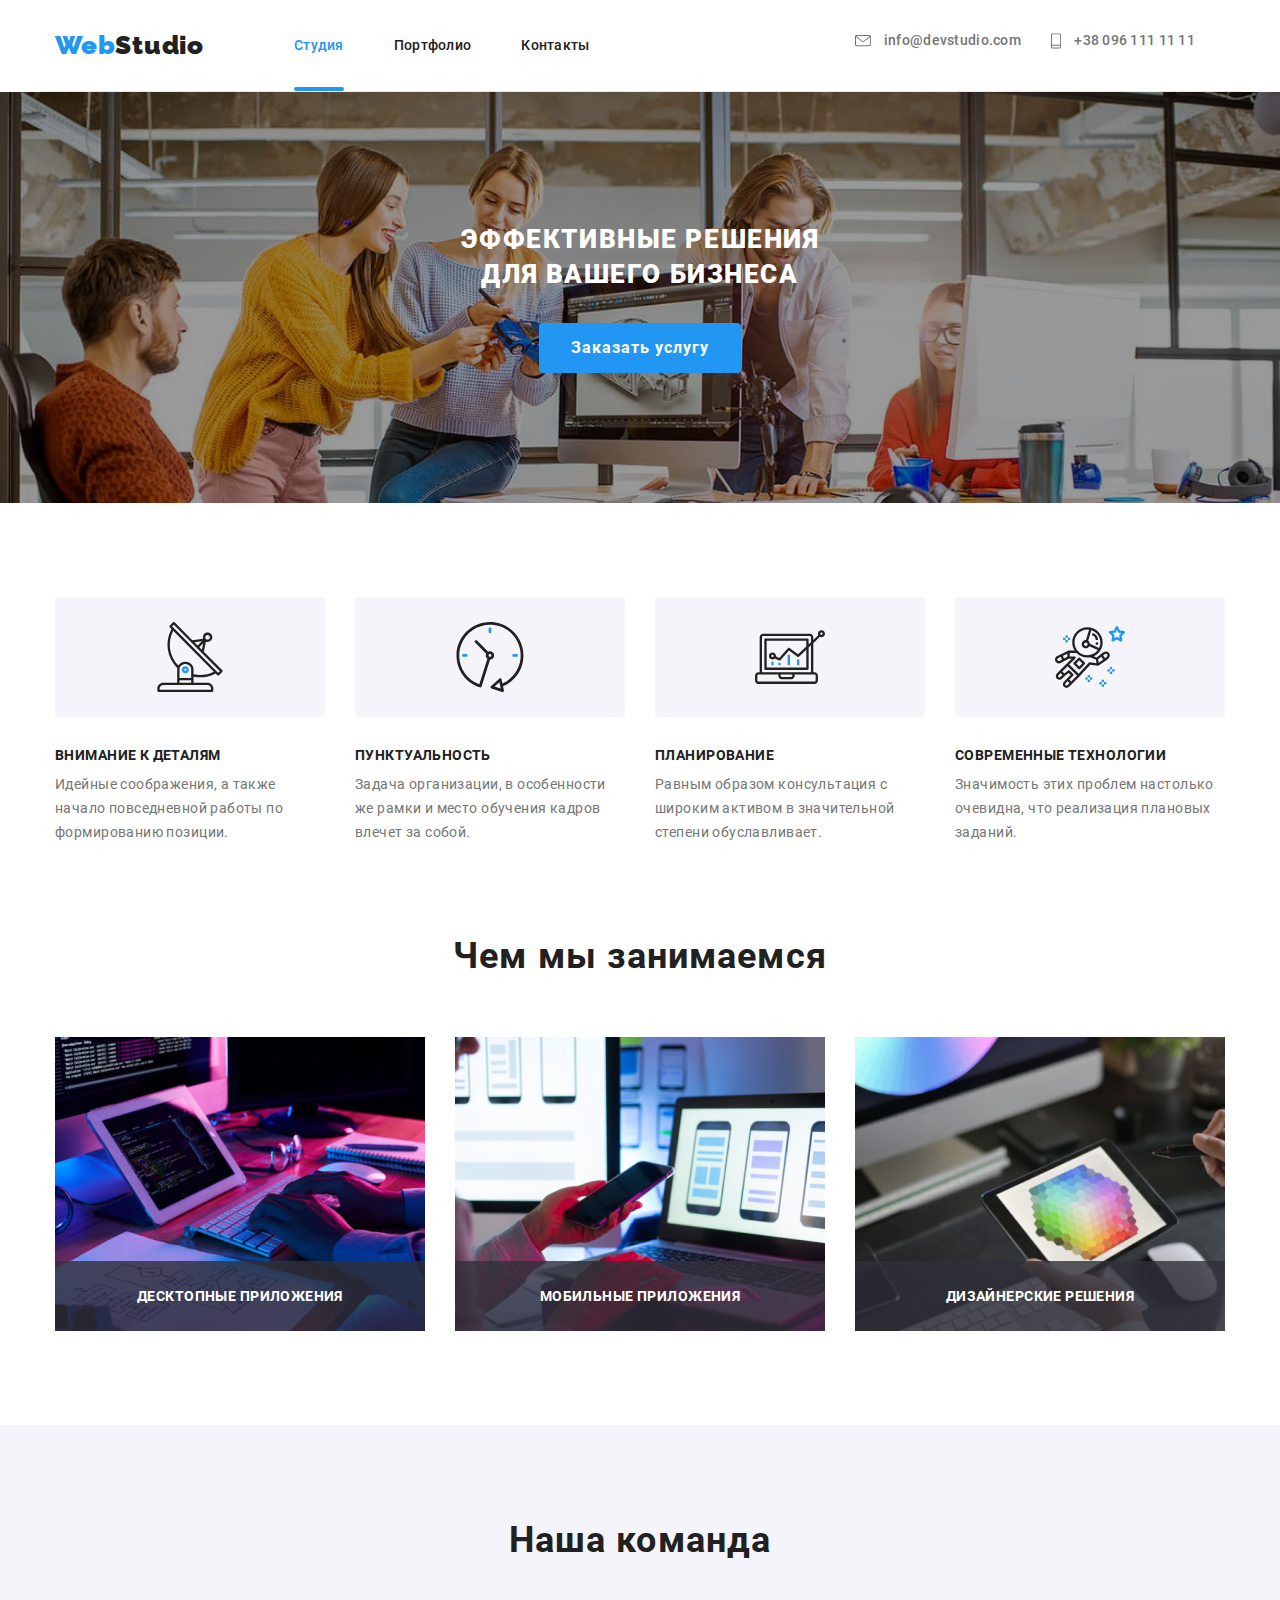
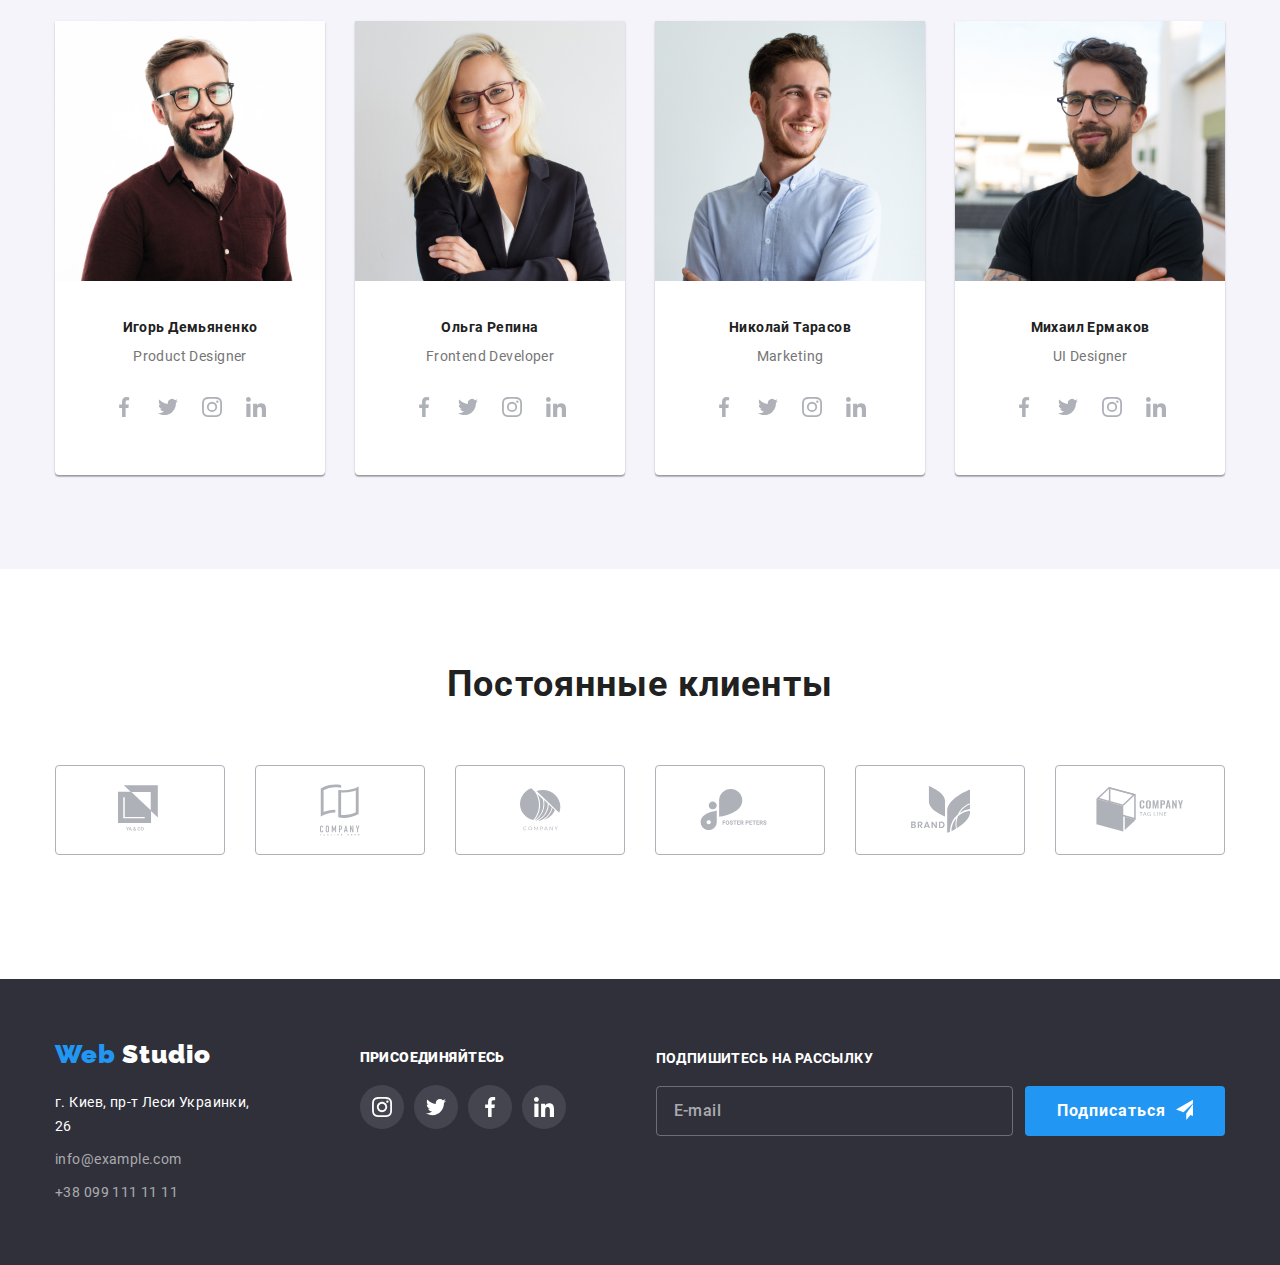
==== commit 60eb2a76: "мобайл планшет без картинок" ====
--- a/index.html
+++ b/index.html
@@ -419,38 +419,40 @@
 
     <footer class="footer">
       <div class="container footer-container">
-        <div class="footer-div">
-          <a href="./" class="logo-footer"
-            ><span class="logo-web">Web </span>Studio</a
-          >
-          <address class="address">
-            <p>г. Киев, пр-т Леси Украинки, 26</p>
-            <a href="mailto:info@example.com" class="address-link"
-              >info@example.com</a
+        <div class="tablet-footer">
+          <div class="footer-div">
+            <a href="./" class="logo-footer"
+              ><span class="logo-web">Web </span>Studio</a
             >
-            <a href="tel:+380991111111" class="address-link"
-              >+38 099 111 11 11</a
-            >
-          </address>
-        </div>
-
-        <!--JoinUS-->
-        <div class="join-us footer-div">
-          <p><b>ПРИСОЕДИНЯЙТЕСЬ</b></p>
-          <ul class="list join-us-list">
-            <li class="join-us-list-item item-instagram">
-              <a href="#" aria-label="ссылка Instagram"></a>
-            </li>
-            <li class="join-us-list-item item-twitter">
-              <a href="#" aria-label="ссылка Twitter"></a>
-            </li>
-            <li class="join-us-list-item item-facebook">
-              <a href="#" aria-label="ссылка Facebook"></a>
-            </li>
-            <li class="join-us-list-item item-linkin">
-              <a href="#" aria-label="ссылка LinkIn"></a>
-            </li>
-          </ul>
+            <address class="address">
+              <p>г. Киев, пр-т Леси Украинки, 26</p>
+              <a href="mailto:info@example.com" class="address-link"
+                >info@example.com</a
+              >
+              <a href="tel:+380991111111" class="address-link"
+                >+38 099 111 11 11</a
+              >
+            </address>
+          </div>
+
+          <!--JoinUS-->
+          <div class="join-us footer-div">
+            <p><b>ПРИСОЕДИНЯЙТЕСЬ</b></p>
+            <ul class="list join-us-list">
+              <li class="join-us-list-item item-instagram">
+                <a href="#" aria-label="ссылка Instagram"></a>
+              </li>
+              <li class="join-us-list-item item-twitter">
+                <a href="#" aria-label="ссылка Twitter"></a>
+              </li>
+              <li class="join-us-list-item item-facebook">
+                <a href="#" aria-label="ссылка Facebook"></a>
+              </li>
+              <li class="join-us-list-item item-linkin">
+                <a href="#" aria-label="ссылка LinkIn"></a>
+              </li>
+            </ul>
+          </div>
         </div>
         <!--for mailing-block-->
         <div class="mailing">
--- a/css/main.min.css
+++ b/css/main.min.css
@@ -1,3 +1,3 @@
 @font-face{font-family:"Roboto";font-style:normal;font-weight:400;src:url("../fonts/roboto/roboto-v20-latin_cyrillic-regular.woff2") format("woff2"),url("../fonts/roboto/roboto-v20-latin_cyrillic-regular.woff") format("woff")}@font-face{font-family:"Roboto";font-style:normal;font-weight:500;src:url("../fonts/roboto/roboto-v20-latin_cyrillic-500.woff2") format("woff2"),url("../fonts/roboto/roboto-v20-latin_cyrillic-500.woff") format("woff")}@font-face{font-family:"Roboto";font-style:normal;font-weight:700;src:url("../fonts/roboto/roboto-v20-latin_cyrillic-700.woff2") format("woff2"),url("../fonts/roboto/roboto-v20-latin_cyrillic-700.woff") format("woff")}@font-face{font-family:"Roboto";font-style:normal;font-weight:900;src:url("../fonts/roboto/roboto-v20-latin_cyrillic-900.woff2") format("woff2"),url("../fonts/roboto/roboto-v20-latin_cyrillic-900.woff") format("woff")}@font-face{font-family:"Raleway";font-style:normal;font-weight:900;src:url("../fonts/raleway/raleway-v17-latin_cyrillic-900.woff2") format("woff2"),url("../fonts/raleway/raleway-v17-latin_cyrillic-900.woff") format("woff")}/*! modern-normalize v1.0.0 | MIT License | https://github.com/sindresorhus/modern-normalize */*,*::before,*::after{box-sizing:border-box}:root{tab-size:4}html{line-height:1.15;-webkit-text-size-adjust:100%}body{margin:0}body{font-family:system-ui,-apple-system,"Segoe UI",Roboto,Helvetica,Arial,sans-serif,"Apple Color Emoji","Segoe UI Emoji"}hr{height:0;color:inherit}abbr[title]{text-decoration:underline dotted}b,strong{font-weight:bolder}code,kbd,samp,pre{font-family:ui-monospace, SFMono-Regular, Consolas, "Liberation Mono", Menlo,- monospace;font-size:1em}small{font-size:80%}sub,sup{font-size:75%;line-height:0;position:relative;vertical-align:baseline}sub{bottom:-0.25em}sup{top:-0.5em}table{text-indent:0;border-color:inherit}button,input,optgroup,select,textarea{font-family:inherit;font-size:100%;line-height:1.15;margin:0}button,select{text-transform:none}button,[type="button"],[type="reset"],[type="submit"]{-webkit-appearance:button}::-moz-focus-inner{border-style:none;padding:0}:-moz-focusring{outline:1px dotted ButtonText}:-moz-ui-invalid{box-shadow:none}legend{padding:0}progress{vertical-align:baseline}::-webkit-inner-spin-button,::-webkit-outer-spin-button{height:auto}[type="search"]{-webkit-appearance:textfield;outline-offset:-2px}::-webkit-search-decoration{-webkit-appearance:none}::-webkit-file-upload-button{-webkit-appearance:button;font:inherit}summary{display:list-item}.bg-menu{display:none;position:absolute;top:100%;left:0;padding:60px 0;text-align:center;width:100%;background-color:#fff}@media (min-width: 768px){.bg-menu{position:relative;display:flex;justify-content:space-between;align-items:center;padding:0;margin-left:50px}}.bg-menu.is-open{display:block}html{box-sizing:border-box}*,*::before,*::after{box-sizing:inherit}body{font-family:Roboto, sans-serif;font-size:14px;line-height:1.714;letter-spacing:0.03em;background-color:#fff;color:#757575;margin:0px}.container{width:100%;padding-left:15px;padding-right:15px;margin-left:auto;margin-right:auto}@media (min-width: 480px){.container{width:480px}}@media (min-width: 768px){.container{width:768px}}@media (min-width: 1200px){.container{width:1200px}}.pf-container{margin-bottom:40px}@media (min-width: 768px){.pf-container{margin-bottom:0}}@media (min-width: 1200px){.pf-container{margin-bottom:50px}}@media (max-width: 479px){section{padding-top:60px;padding-bottom:60px}}@media (min-width: 480px){section{padding-top:60px;padding-bottom:60px}}@media (min-width: 1200px){section{padding-top:94px;padding-bottom:94px}}.section-title{font-weight:700;font-size:28px;line-height:1.167;letter-spacing:0.03em;text-align:center;color:#212121}@media (max-width: 479px){.section-title{padding-bottom:35px}}@media (min-width: 480px){.section-title{padding-bottom:35px}}@media (min-width: 1200px){.section-title{padding-bottom:60px;font-size:36px}}.main-text{font-weight:400;font-size:14px;line-height:1.714;letter-spacing:0.03em;color:#757575}h2,p{margin-top:0px;margin-bottom:0px}.list{list-style:none;margin:0;padding:0}.logo-header,.logo-footer,.logo-web{font-family:Raleway, sans-serif;font-style:normal;font-weight:bold;font-size:24px;line-height:1.192;letter-spacing:0.03em;text-decoration:none}@media (min-width: 1200px){.logo-header,.logo-footer,.logo-web{font-size:26px}}.logo-header{color:#212121}.logo-footer{color:#fff}.logo-web{color:#2196f3}.menu-link{display:block;margin-bottom:40px;font-style:normal;font-weight:500;font-size:14px;line-height:1.143;letter-spacing:0.02em;color:#212121;text-decoration:none;transition:color 250ms cubic-bezier(0.4, 0, 0.2, 1)}@media (max-width: 479px){.menu-link{position:relative;display:inline-block}}@media (min-width: 480px){.menu-link{position:relative;display:inline-block}}@media (min-width: 768px){.menu-link{margin-bottom:0}}.menu-link:hover,.menu-link:focus{color:#2196f3}.menu-link.current{color:#2196f3}.current::after{content:" ";position:absolute;left:0;bottom:-10px;display:block;width:100%;height:4px;border-radius:2px;color:#2196f3;background-color:#2196f3}@media (min-width: 768px){.current::after{bottom:-50px}}.btn{display:inline-flex;padding:10px 32px;min-width:200px;font-family:inherit;font-weight:700;font-size:16px;line-height:1.875;letter-spacing:0.06em;border-radius:4px;color:#fff;background-color:#2196f3;border:transparent;box-shadow:none}.btn:hover,.btn:focus{color:#fff;background-color:#2196f3;box-shadow:0px 3px 1px rgba(0,0,0,0.1),0px 1px 2px rgba(0,0,0,0.08),0px 2px 2px rgba(0,0,0,0.12)}.modal .btn{justify-content:center;box-shadow:0px 4px 4px rgba(0,0,0,0.15)}.modal-button{position:absolute;top:4px;right:8px;display:inline-flex;justify-content:center;align-items:center;width:35px;height:35px;border-radius:50%;border:1px solid rgba(0,0,0,0.1);background-color:#fff;transition:fill 250ms cubic-bezier(0.4, 0, 0.2, 1)}.modal-button:hover,.modal-button:focus{fill:#2196f3;outline:none}.btn-bg{display:inline-flex;margin:0;padding:0;border:none;background-color:transparent;transition:fill 250ms cubic-bezier(0.4, 0, 0.2, 1)}.btn-bg:hover,.btn-bg:focus{fill:#2196f3}@media (min-width: 768px){.btn-bg{display:none}}.icon-close{background-size:contain;background-origin:border-box}.btn-bg .icon-menu{display:none}.btn-bg.is-open .icon-close{display:none}.btn-bg.is-open .icon-menu{display:block}.backdrop{position:fixed;top:0;left:0;right:0;bottom:0;background-color:rgba(0,0,0,0.7);opacity:1;overflow-y:scroll;transition:opacity 250ms cubic-bezier(0.4, 0, 0.2, 1)}@media (max-width: 479px){.backdrop{padding:94px 15px}}@media (min-width: 480px){.backdrop{padding:94px 15px}}.backdrop.is-hidden{opacity:0;pointer-events:none}.backdrop.is-hidden .modal{transform:translate(-50%, -50%) scale(1.5)}.modal{position:relative;padding:40px;text-align:center;width:100%;height:609px;background-color:#fffffa;box-shadow:0px 1px 3px rgba(0,0,0,0.12),0px 1px 1px rgba(0,0,0,0.14),0px 2px 1px rgba(0,0,0,0.2);border-radius:4px}@media (min-width: 1200px){.modal{position:absolute;top:50%;left:50%;display:flex;justify-content:center;align-items:center;flex-direction:column}}.modal-title{margin-bottom:10px;font-style:normal;font-weight:700;font-size:20px;line-height:1.15;text-align:center;letter-spacing:0.03em;color:#212121}.modal-text{font-size:26px;font-weight:700;line-height:1.364;letter-spacing:0.06em}.mailing-block{margin-top:20px}@media (max-width: 479px){.mailing-block .btn{margin-top:20px}}@media (min-width: 480px){.mailing-block .btn{margin-top:20px}}.mailing-block .btn::after{content:" ";background-image:url("../img/icons/sendicon.svg");background-repeat:no-repeat;margin-left:10px;width:24px;height:24px}.mailing-block .btn:hover{color:#fff;background-color:#2196f3}.form{width:100%}.form-logo{position:absolute;top:50%;left:12px;transform:translateY(-50%);transition:fill 250ms cubic-bezier(0.4, 0, 0.2, 1)}.form-field:focus-within .form-logo{fill:#2196f3}.form-field{position:relative;display:flex;margin-top:30px;font-style:normal;font-weight:500;font-size:14px;line-height:1.7;letter-spacing:0.03em;color:rgba(117,117,117,0.5)}.form-field-input{width:100%;height:40px;margin:0;padding-left:40px;font:inherit;border:1px solid rgba(33,33,33,0.2);border-radius:4px;transition:border 250ms cubic-bezier(0.4, 0, 0.2, 1)}.form-field-label{position:absolute;transform:translateY(-150%);font-style:normal;font-weight:500;font-size:12px;line-height:1.17;color:#757575}.form-field-textarea{width:100%;height:96px;margin:0;padding-left:12px;font:inherit;border:1px solid rgba(33,33,33,0.2);border-radius:4px;resize:none;transition:border 250ms cubic-bezier(0.4, 0, 0.2, 1)}.form-field:focus-within .form-field-input{border:1px solid #2196f3;border-radius:4px;outline:none}.form-field-textarea::placeholder{font-family:Roboto;font-style:normal;font-weight:500;font-size:14px;line-height:1.14;letter-spacing:0.01em;color:rgba(117,117,117,0.5)}.form-field:focus-within .form-field-textarea{border:1px solid #2196f3;border-radius:4px;outline:none}.form-field-agree{position:relative;width:100%;margin-top:30px;margin-bottom:35px;padding-left:10px;padding-right:10px}@media (min-width: 1200px){.form-field-agree{display:flex;justify-content:start;align-items:center}}.form-field-agree-label{padding-left:20px;font-size:12px}.form-field-agree-input{position:absolute;appearance:none;-webkit-appearance:none;-moz-appearance:none}.form-field-agree .checked-icon{position:absolute;transform:translate(-20px, 4px);display:inline-block;width:16px;height:15px;border:2px solid #212121;border-radius:2px;transition:border 250ms cubic-bezier(0.4, 0, 0.2, 1)}.form-field-agree .form-field-link{font-style:normal;font-weight:500;font-size:12px;line-height:1.7;letter-spacing:0.03em;color:#2196f3}@media (min-width: 1200px){.form-field-agree .form-field-link{font-size:14px}}.form-field-agree-input:checked+.checked-icon{border-color:#2196f3;background-color:#2196f3;background-image:url(../img/check.svg);background-size:contain;background-origin:border-box}.input-mailing-block{display:inline-block;margin-right:12px;padding-left:17px;width:100%;height:50px;font-family:inherit;font-style:normal;font-weight:500;font-size:16px;line-height:1.25;letter-spacing:0.03em;color:rgba(255,255,255,0.6);background-color:transparent;border:1px solid rgba(255,255,255,0.3);border-radius:4px}.input-mailing-block::placeholder{font-style:normal;font-weight:500;font-size:16px;line-height:1.25;letter-spacing:0.03em;color:rgba(255,255,255,0.6)}.header-page{position:relative}@media (min-width: 480px){.header-page{position:relative}}.navigation{border-bottom:1px solid #ececec}@media (max-width: 479px){.navigation{padding-top:18px;padding-bottom:18px;display:flex;justify-content:space-between}}@media (min-width: 480px){.navigation{padding-top:18px;padding-bottom:18px;display:flex;justify-content:space-between}}@media (min-width: 768px){.navigation{display:flex;justify-content:space-between;align-items:center;padding-top:30px;padding-bottom:30px}}@media (max-width: 479px){.nav-list{display:block}}@media (min-width: 480px){.nav-list{display:block}}@media (min-width: 768px){.nav-list{display:flex}}.nav-list-item{position:relative}@media (min-width: 768px){.nav-list-item:not(:last-child){margin-right:50px}}@media (min-width: 1200px){.nav-list-item:not(last-child){margin-right:50px}}@media (min-width: 768px){.link-list{text-align:left}}.contacts-link{font-style:normal;font-weight:500;font-size:14px;line-height:1.142;letter-spacing:0.02em;text-decoration:none;color:#757575;transition:color 250ms cubic-bezier(0.4, 0, 0.2, 1)}@media (max-width: 479px){.contacts-link{display:block;margin:20px 0}}@media (min-width: 480px){.contacts-link{display:block}}@media (min-width: 768px){.contacts-link{display:block}}.contacts-link:hover,.contacts-link:focus{color:#2196f3}.contacts-link:not(last-child){margin-right:30px}@media (min-width: 768px){.contacts-link:not(last-child){display:block;margin-right:0;margin-bottom:10px}}.mail-link{display:inline-block;vertical-align:middle;margin-right:10px;fill:currentColor}.section-hero{text-align:center;vertical-align:middle;background-color:rgba(47,48,58,0.8);background-image:linear-gradient(rgba(0,0,0,0.4) 50%, rgba(0,0,0,0.4) 50%),url("../img/hero.jpg");background-size:cover}@media (max-width: 479px){.section-hero{padding:130px 0}}@media (min-width: 480px){.section-hero{padding:130px 0}}.hero-title{padding-top:0px;margin-top:0;margin-bottom:30px;font-size:26px;font-weight:900;line-height:1.364;letter-spacing:0.06em;color:#fff}.benefits{padding-bottom:0}@media (min-width: 768px){.benefits{padding-bottom:60px}}@media (min-width: 1200px){.benefits{padding-bottom:90px}}@media (min-width: 1200px){.benefits-list{display:flex;align-items:baseline}}@media (min-width: 768px){.benefits-list{display:flex;flex-wrap:wrap}}@media (max-width: 479px){.benefits-item{width:100%;margin-bottom:40px}}@media (min-width: 480px){.benefits-item{width:100%}}@media (min-width: 768px){.benefits-item{width:calc((100% - 30px) / 2)}}@media (min-width: 1200px){.benefits-item{width:calc((100% - 30px * 3) / 4)}}@media (min-width: 1200px){.benefits-item:not(:last-child){margin-right:30px}}@media (min-width: 768px){.benefits-item:nth-child(-n+2){margin-bottom:30px}}@media (min-width: 1200px){.benefits-item:nth-child(-n+2){margin-bottom:0}}.benefits-item:nth-child(2n+1){margin-right:30px}.benefits-title{margin-left:0;margin-top:30px;margin-bottom:10px}@media (max-width: 479px){.benefits-title{text-align:center}}@media (min-width: 480px){.benefits-title{text-align:center}}@media (min-width: 768px){.benefits-title{text-align:left}}.benefits-item::before{display:block;content:" ";width:270px;height:120px;border-radius:4px;background-color:#f5f4fa;background-repeat:no-repeat;background-position:center}@media (max-width: 479px){.benefits-item::before{width:100%}}@media (min-width: 480px){.benefits-item::before{width:100%}}.benefits-item.item-details::before{background-image:url("../img/icons/details.svg")}.benefits-item.item-punctual::before{background-image:url("../img/icons/punctual.svg")}.benefits-item.item-planing::before{background-image:url("../img/icons/planing.svg")}.benefits-item.item-technology::before{background-image:url("../img/icons/technology.svg")}.benefits-title,.names{font-weight:700;font-size:14px;line-height:1.143;letter-spacing:0.03em;color:#212121}section.section-what-we-do{padding-top:0px}@media (max-width: 479px){.section-what-we-do{display:none}}@media (min-width: 480px){.section-what-we-do{display:none}}@media (min-width: 1200px){.section-what-we-do{display:block}}.what-we-do-list{display:flex}.what-we-do-item{position:relative;width:calc((100% - 30px * 2) / 3);height:294px}.what-we-do-item:not(:last-child){margin-right:30px}.what-we-do-text{display:flex;justify-content:center;align-items:center;width:370px;height:70px;position:absolute;left:0;bottom:0;font-weight:700;font-size:14px;line-height:1.143;letter-spacing:0.03em;color:#fff;background:rgba(47,48,58,0.8)}.our-team{background-color:#f5f4fa}@media (min-width: 768px){.team-list{display:flex;flex-wrap:wrap}}.person-list{background-color:#fff;border-radius:0px 0px 4px 4px;box-shadow:0px 1px 3px rgba(0,0,0,0.12),0px 1px 1px rgba(0,0,0,0.14),0px 2px 1px rgba(0,0,0,0.2)}@media (max-width: 479px){.person-list{width:100%}.person-list:not(:last-child){margin-bottom:30px}}@media (min-width: 480px){.person-list:not(:last-child){margin-bottom:30px}}@media (min-width: 768px){.person-list:nth-child(2n+1){margin-right:30px}.person-list:nth-child(n+3){margin-bottom:0}}@media (min-width: 768px){.person-list{width:calc((100% - 30px) / 2)}}@media (min-width: 1200px){.person-list{width:calc((100% - 30px * 3) / 4);padding-bottom:30px}.person-list:not(:last-child){margin-right:30px;margin-bottom:0}}.person-list .names{margin-top:30px;margin-bottom:10px;text-align:center}.person-list p{text-align:center}.team-social-link{display:flex;justify-content:center;align-items:center;width:44px;height:44px;border-radius:50%;color:#afb1b8;background-color:#fff;transition:color 250ms cubic-bezier(0.4, 0, 0.2, 1),background-color 250ms cubic-bezier(0.4, 0, 0.2, 1)}.team-social-link:hover,.team-social-link:focus{color:#fff;background-color:#2196f3}.team-social-link-list{display:flex;justify-content:space-evenly;margin-top:16px}@media (max-width: 479px){.team-social-link-list{justify-content:center;padding-bottom:16px}}@media (min-width: 480px){.team-social-link-list{justify-content:center;padding-bottom:16px}}.link-icon{fill:currentColor}@media (max-width: 479px){.clients-list{display:flex;flex-wrap:wrap;justify-content:space-between}.clients-list-item{width:calc((100% - 30px) / 2)}.clients-list-item:nth-child(-n+4){margin-bottom:30px}}@media (min-width: 480px){.clients-list{display:flex;flex-wrap:wrap;justify-content:space-between}.clients-list-item{width:calc((100% - 30px) / 2)}.clients-list-item:nth-child(-n+4){margin-bottom:30px}}@media (min-width: 768px){.clients-list{display:flex;flex-wrap:wrap;justify-content:space-between}.clients-list-item{width:calc((100% - 60px) / 3)}.clients-list-item:nth-child(-n+3){margin-bottom:30px}}@media (min-width: 1200px){.clients-list{display:flex;flex-wrap:nowrap}.clients-list-item:not(:last-child){margin-right:30px}}.logo-list{display:flex;justify-content:center;align-items:center;width:100%;height:90px;border:1px solid #afb1b8;border-radius:4px;color:#afb1b8;transition:border 250ms cubic-bezier(0.4, 0, 0.2, 1),color 250ms cubic-bezier(0.4, 0, 0.2, 1)}.logo-list:hover,.logo-list:focus{color:#2196f3;border:1px solid #2196f3}.logo{fill:currentColor}.footer{background:#2f303a}@media (max-width: 479px){.footer-div{text-align:center}}@media (min-width: 480px){.footer-div{text-align:center}}@media (min-width: 1200px){.footer-div{text-align:left}.footer-div-div:not(:last-child){margin-right:30px}}@media (min-width: 1200px){.footer-container{display:flex;justify-content:space-between;align-items:baseline;padding-top:60px;padding-bottom:60px}}@media (min-width: 768px){.tablet-footer{display:flex;justify-content:space-around}}.join-us{font-weight:700;font-size:14px;line-height:1.143;letter-spacing:0.03em;color:#fff}@media (max-width: 479px){.join-us{padding-top:60px}}@media (min-width: 480px){.join-us{padding-top:60px}}@media (min-width: 768px){.join-us{padding-top:0}}.join-us-list{display:flex;margin-top:20px}@media (max-width: 479px){.join-us-list{justify-content:center}}@media (min-width: 480px){.join-us-list{justify-content:center}}.join-us-list-item{width:44px;height:44px;background-repeat:no-repeat;background-position:center;border-radius:50%;background-color:rgba(255,255,255,0.1);transition:background-color 250ms cubic-bezier(0.4, 0, 0.2, 1)}.join-us-list-item:not(:last-child){margin-right:10px}.join-us-list-item:hover,.join-us-list-item:focus{background-color:#2196f3}.mailing{font-size:14px;line-height:1.143;letter-spacing:0.03em;color:#fff}@media (max-width: 479px){.mailing{padding-top:60px;text-align:center}}@media (min-width: 480px){.mailing{padding-top:60px;text-align:center}}@media (min-width: 1200px){.mailing{padding-top:0}}.item-instagram{background-image:url("../img/icons/instagramft.svg")}.item-twitter{background-image:url("../img/icons/twitterft.svg")}.item-facebook{background-image:url("../img/icons/facebookft.svg")}.item-linkin{background-image:url("../img/icons/linkedinft.svg")}.address{margin-top:20px;font-style:inherit;font-weight:400;font-size:14px;line-height:1.714;letter-spacing:0.03em;color:#fff}.address-link{display:block;font-weight:400;font-size:14px;line-height:1.714;letter-spacing:0.03em;text-decoration:none;color:rgba(255,255,255,0.6);transition:color 250ms cubic-bezier(0.4, 0, 0.2, 1)}.address-link:hover,.address-link:focus{color:#2196f3}.address p{display:inline-block;margin-bottom:9px}.address-link:not(:last-child){margin-bottom:9px}
+ monospace;font-size:1em}small{font-size:80%}sub,sup{font-size:75%;line-height:0;position:relative;vertical-align:baseline}sub{bottom:-0.25em}sup{top:-0.5em}table{text-indent:0;border-color:inherit}button,input,optgroup,select,textarea{font-family:inherit;font-size:100%;line-height:1.15;margin:0}button,select{text-transform:none}button,[type="button"],[type="reset"],[type="submit"]{-webkit-appearance:button}::-moz-focus-inner{border-style:none;padding:0}:-moz-focusring{outline:1px dotted ButtonText}:-moz-ui-invalid{box-shadow:none}legend{padding:0}progress{vertical-align:baseline}::-webkit-inner-spin-button,::-webkit-outer-spin-button{height:auto}[type="search"]{-webkit-appearance:textfield;outline-offset:-2px}::-webkit-search-decoration{-webkit-appearance:none}::-webkit-file-upload-button{-webkit-appearance:button;font:inherit}summary{display:list-item}.bg-menu{display:none;position:absolute;top:100%;left:0;padding:60px 0;text-align:center;width:100%;background-color:#fff}@media (min-width: 768px){.bg-menu{position:relative;display:flex;justify-content:space-between;align-items:center;padding:0;margin-left:50px}}@media (min-width: 1200px){.bg-menu{margin-left:90px}}.bg-menu.is-open{display:block}html{box-sizing:border-box}*,*::before,*::after{box-sizing:inherit}body{font-family:Roboto, sans-serif;font-size:14px;line-height:1.714;letter-spacing:0.03em;background-color:#fff;color:#757575;margin:0px}.container{width:100%;padding-left:15px;padding-right:15px;margin-left:auto;margin-right:auto}@media (min-width: 480px){.container{width:480px}}@media (min-width: 768px){.container{width:768px}}@media (min-width: 1200px){.container{width:1200px}}.pf-container{margin-bottom:40px}@media (min-width: 768px){.pf-container{margin-bottom:0}}@media (min-width: 1200px){.pf-container{margin-bottom:50px}}@media (max-width: 479px){section{padding-top:60px;padding-bottom:60px}}@media (min-width: 480px){section{padding-top:60px;padding-bottom:60px}}@media (min-width: 1200px){section{padding-top:94px;padding-bottom:94px}}.section-title{font-weight:700;font-size:28px;line-height:1.167;letter-spacing:0.03em;text-align:center;color:#212121}@media (max-width: 479px){.section-title{padding-bottom:35px}}@media (min-width: 480px){.section-title{padding-bottom:35px}}@media (min-width: 1200px){.section-title{padding-bottom:60px;font-size:36px}}.main-text{font-weight:400;font-size:14px;line-height:1.714;letter-spacing:0.03em;color:#757575}h2,p{margin-top:0px;margin-bottom:0px}.list{list-style:none;margin:0;padding:0}.logo-header,.logo-footer,.logo-web{font-family:Raleway, sans-serif;font-style:normal;font-weight:bold;font-size:24px;line-height:1.192;letter-spacing:0.03em;text-decoration:none}@media (min-width: 1200px){.logo-header,.logo-footer,.logo-web{font-size:26px}}.logo-header{color:#212121}.logo-footer{color:#fff}.logo-web{color:#2196f3}.menu-link{display:block;margin-bottom:40px;font-style:normal;font-weight:500;font-size:14px;line-height:1.143;letter-spacing:0.02em;color:#212121;text-decoration:none;transition:color 250ms cubic-bezier(0.4, 0, 0.2, 1)}@media (max-width: 479px){.menu-link{position:relative;display:inline-block}}@media (min-width: 480px){.menu-link{position:relative;display:inline-block}}@media (min-width: 768px){.menu-link{margin-bottom:0}}.menu-link:hover,.menu-link:focus{color:#2196f3}.menu-link.current{color:#2196f3}.current::after{content:" ";position:absolute;left:0;bottom:-10px;display:block;width:100%;height:4px;border-radius:2px;color:#2196f3;background-color:#2196f3}@media (min-width: 768px){.current::after{bottom:-50px}}@media (min-width: 1200px){.current::after{bottom:-38px}}.btn{display:inline-flex;padding:10px 32px;min-width:200px;font-family:inherit;font-weight:700;font-size:16px;line-height:1.875;letter-spacing:0.06em;border-radius:4px;color:#fff;background-color:#2196f3;border:transparent;box-shadow:none}.btn:hover,.btn:focus{color:#fff;background-color:#2196f3;box-shadow:0px 3px 1px rgba(0,0,0,0.1),0px 1px 2px rgba(0,0,0,0.08),0px 2px 2px rgba(0,0,0,0.12)}.modal .btn{justify-content:center;box-shadow:0px 4px 4px rgba(0,0,0,0.15)}.modal-button{position:absolute;top:4px;right:8px;display:inline-flex;justify-content:center;align-items:center;width:35px;height:35px;border-radius:50%;border:1px solid rgba(0,0,0,0.1);background-color:#fff;transition:fill 250ms cubic-bezier(0.4, 0, 0.2, 1)}.modal-button:hover,.modal-button:focus{fill:#2196f3;outline:none}.btn-bg{display:inline-flex;margin:0;padding:0;border:none;background-color:transparent;transition:fill 250ms cubic-bezier(0.4, 0, 0.2, 1)}.btn-bg:hover,.btn-bg:focus{fill:#2196f3}@media (min-width: 768px){.btn-bg{display:none}}.icon-close{background-size:contain;background-origin:border-box}.btn-bg .icon-menu{display:none}.btn-bg.is-open .icon-close{display:none}.btn-bg.is-open .icon-menu{display:block}.backdrop{position:fixed;top:0;left:0;right:0;bottom:0;background-color:rgba(0,0,0,0.7);opacity:1;overflow-y:scroll;transition:opacity 250ms cubic-bezier(0.4, 0, 0.2, 1)}@media (max-width: 479px){.backdrop{padding:94px 15px}}@media (min-width: 480px){.backdrop{padding:94px 15px}}.backdrop.is-hidden{opacity:0;pointer-events:none}.backdrop.is-hidden .modal{transform:translate(-50%, -50%) scale(1.5)}.modal{position:relative;padding:40px;text-align:center;width:100%;height:600px;background-color:#fffffa;box-shadow:0px 1px 3px rgba(0,0,0,0.12),0px 1px 1px rgba(0,0,0,0.14),0px 2px 1px rgba(0,0,0,0.2);border-radius:4px}@media (min-width: 768px){.modal{position:absolute;top:100%;left:50%;transform:translate(-50%, -50%) scale(1);transition:transform 250ms cubic-bezier(0.4, 0, 0.2, 1);display:flex;justify-content:center;align-items:center;flex-direction:column;width:60%}}@media (min-width: 1200px){.modal{position:absolute;top:50%;left:50%;width:40%;display:flex;justify-content:center;align-items:center;flex-direction:column;transform:translate(-50%, -50%) scale(1);transition:transform 250ms cubic-bezier(0.4, 0, 0.2, 1)}}.modal-title{margin-bottom:10px;font-style:normal;font-weight:700;font-size:20px;line-height:1.15;text-align:center;letter-spacing:0.03em;color:#212121}.modal-text{font-size:26px;font-weight:700;line-height:1.364;letter-spacing:0.06em}.mailing-block{margin-top:20px}@media (max-width: 479px){.mailing-block .btn{margin-top:20px}}@media (min-width: 480px){.mailing-block .btn{margin-top:20px}}@media (min-width: 1200px){.mailing-block .btn{margin-top:0}}@media (min-width: 1200px){.mailing-block{display:flex}}.mailing-block .btn::after{content:" ";background-image:url("../img/icons/sendicon.svg");background-repeat:no-repeat;margin-left:10px;width:24px;height:24px}.mailing-block .btn:hover{color:#fff;background-color:#2196f3}.form{width:100%}.form-logo{position:absolute;top:50%;left:12px;transform:translateY(-50%);transition:fill 250ms cubic-bezier(0.4, 0, 0.2, 1)}.form-field:focus-within .form-logo{fill:#2196f3}.form-field{position:relative;display:flex;margin-top:30px;font-style:normal;font-weight:500;font-size:14px;line-height:1.7;letter-spacing:0.03em;color:rgba(117,117,117,0.5)}.form-field-input{width:100%;height:40px;margin:0;padding-left:40px;font:inherit;border:1px solid rgba(33,33,33,0.2);border-radius:4px;transition:border 250ms cubic-bezier(0.4, 0, 0.2, 1)}.form-field-label{position:absolute;transform:translateY(-150%);font-style:normal;font-weight:500;font-size:12px;line-height:1.17;color:#757575}.form-field-textarea{width:100%;height:96px;margin:0;padding-left:12px;font:inherit;border:1px solid rgba(33,33,33,0.2);border-radius:4px;resize:none;transition:border 250ms cubic-bezier(0.4, 0, 0.2, 1)}.form-field:focus-within .form-field-input{border:1px solid #2196f3;border-radius:4px;outline:none}.form-field-textarea::placeholder{font-family:Roboto;font-style:normal;font-weight:500;font-size:14px;line-height:1.14;letter-spacing:0.01em;color:rgba(117,117,117,0.5)}.form-field:focus-within .form-field-textarea{border:1px solid #2196f3;border-radius:4px;outline:none}.form-field-agree{position:relative;width:100%;margin-top:30px;margin-bottom:35px;padding-left:10px;padding-right:10px}@media (min-width: 1200px){.form-field-agree{display:flex;justify-content:start;align-items:center}}.form-field-agree-label{padding-left:20px;font-size:12px}@media (min-width: 1200px){.form-field-agree-label{font-size:14px;margin-right:10px}}.form-field-agree-input{position:absolute;appearance:none;-webkit-appearance:none;-moz-appearance:none}.form-field-agree .checked-icon{position:absolute;transform:translate(-20px, 4px);display:inline-block;width:16px;height:15px;border:2px solid #212121;border-radius:2px;transition:border 250ms cubic-bezier(0.4, 0, 0.2, 1)}.form-field-agree .form-field-link{font-style:normal;font-weight:500;font-size:12px;line-height:1.7;letter-spacing:0.03em;color:#2196f3}@media (min-width: 1200px){.form-field-agree .form-field-link{font-size:14px}}.form-field-agree-input:checked+.checked-icon{border-color:#2196f3;background-color:#2196f3;background-image:url(../img/check.svg);background-size:contain;background-origin:border-box}.input-mailing-block{display:inline-block;margin-right:12px;padding-left:17px;width:100%;height:50px;font-family:inherit;font-style:normal;font-weight:500;font-size:16px;line-height:1.25;letter-spacing:0.03em;color:rgba(255,255,255,0.6);background-color:transparent;border:1px solid rgba(255,255,255,0.3);border-radius:4px}.input-mailing-block::placeholder{font-style:normal;font-weight:500;font-size:16px;line-height:1.25;letter-spacing:0.03em;color:rgba(255,255,255,0.6)}.header-page{position:relative}@media (min-width: 480px){.header-page{position:relative}}.navigation{border-bottom:1px solid #ececec}@media (max-width: 479px){.navigation{padding-top:18px;padding-bottom:18px;display:flex;justify-content:space-between}}@media (min-width: 480px){.navigation{padding-top:18px;padding-bottom:18px;display:flex;justify-content:space-between}}@media (min-width: 768px){.navigation{display:flex;justify-content:space-between;align-items:center;padding-top:30px;padding-bottom:30px}}@media (max-width: 479px){.nav-list{display:block}}@media (min-width: 480px){.nav-list{display:block}}@media (min-width: 768px){.nav-list{display:flex}}.nav-list-item{position:relative}@media (min-width: 768px){.nav-list-item:not(:last-child){margin-right:50px}}@media (min-width: 1200px){.nav-list-item:not(last-child){margin-right:50px}}@media (min-width: 768px){.link-list{text-align:left}}@media (min-width: 1200px){.link-list{display:flex}}.contacts-link{font-style:normal;font-weight:500;font-size:14px;line-height:1.142;letter-spacing:0.02em;text-decoration:none;color:#757575;transition:color 250ms cubic-bezier(0.4, 0, 0.2, 1)}@media (max-width: 479px){.contacts-link{display:block;margin:20px 0}}@media (min-width: 480px){.contacts-link{display:block}}@media (min-width: 768px){.contacts-link{display:block;margin-right:0;margin-bottom:10px}}@media (min-width: 1200px){.contacts-link:not(last-child){margin-right:30px}}.contacts-link:hover,.contacts-link:focus{color:#2196f3}.mail-link{display:inline-block;vertical-align:middle;margin-right:10px;fill:currentColor}.section-hero{text-align:center;vertical-align:middle;background-color:rgba(47,48,58,0.8);background-image:linear-gradient(rgba(0,0,0,0.4) 50%, rgba(0,0,0,0.4) 50%),url("../img/hero.jpg");background-size:cover}@media (max-width: 479px){.section-hero{padding:130px 0}}@media (min-width: 480px){.section-hero{padding:130px 0}}.hero-title{padding-top:0px;margin-top:0;margin-bottom:30px;font-size:26px;font-weight:900;line-height:1.364;letter-spacing:0.06em;color:#fff}.benefits{padding-bottom:0}@media (min-width: 768px){.benefits{padding-bottom:60px}}@media (min-width: 1200px){.benefits{padding-bottom:90px}}@media (min-width: 1200px){.benefits-list{display:flex;align-items:baseline}}@media (min-width: 768px){.benefits-list{display:flex;flex-wrap:wrap}}@media (max-width: 479px){.benefits-item{width:100%;margin-bottom:40px}}@media (min-width: 480px){.benefits-item{width:100%}}@media (min-width: 768px){.benefits-item{width:calc((100% - 30px) / 2)}}@media (min-width: 1200px){.benefits-item{width:calc((100% - 30px * 3) / 4)}}@media (min-width: 1200px){.benefits-item:not(:last-child){margin-right:30px}}@media (min-width: 768px){.benefits-item:nth-child(-n+2){margin-bottom:30px}}@media (min-width: 1200px){.benefits-item:nth-child(-n+2){margin-bottom:0}}.benefits-item:nth-child(2n+1){margin-right:30px}.benefits-title{margin-left:0;margin-top:30px;margin-bottom:10px}@media (max-width: 479px){.benefits-title{text-align:center}}@media (min-width: 480px){.benefits-title{text-align:center}}@media (min-width: 768px){.benefits-title{text-align:left}}.benefits-item::before{display:block;content:" ";width:270px;height:120px;border-radius:4px;background-color:#f5f4fa;background-repeat:no-repeat;background-position:center}@media (max-width: 479px){.benefits-item::before{width:100%}}@media (min-width: 480px){.benefits-item::before{width:100%}}.benefits-item.item-details::before{background-image:url("../img/icons/details.svg")}.benefits-item.item-punctual::before{background-image:url("../img/icons/punctual.svg")}.benefits-item.item-planing::before{background-image:url("../img/icons/planing.svg")}.benefits-item.item-technology::before{background-image:url("../img/icons/technology.svg")}.benefits-title,.names{font-weight:700;font-size:14px;line-height:1.143;letter-spacing:0.03em;color:#212121}section.section-what-we-do{padding-top:0px}@media (max-width: 479px){.section-what-we-do{display:none}}@media (min-width: 480px){.section-what-we-do{display:none}}@media (min-width: 1200px){.section-what-we-do{display:block}}.what-we-do-list{display:flex}.what-we-do-item{position:relative;width:calc((100% - 30px * 2) / 3);height:294px}.what-we-do-item:not(:last-child){margin-right:30px}.what-we-do-text{display:flex;justify-content:center;align-items:center;width:370px;height:70px;position:absolute;left:0;bottom:0;font-weight:700;font-size:14px;line-height:1.143;letter-spacing:0.03em;color:#fff;background:rgba(47,48,58,0.8)}.our-team{background-color:#f5f4fa}@media (min-width: 768px){.team-list{display:flex;flex-wrap:wrap}}.person-list{background-color:#fff;border-radius:0px 0px 4px 4px;box-shadow:0px 1px 3px rgba(0,0,0,0.12),0px 1px 1px rgba(0,0,0,0.14),0px 2px 1px rgba(0,0,0,0.2)}@media (max-width: 479px){.person-list{width:100%}.person-list:not(:last-child){margin-bottom:30px}}@media (min-width: 480px){.person-list:not(:last-child){margin-bottom:30px}}@media (min-width: 768px){.person-list:nth-child(2n+1){margin-right:30px}.person-list:nth-child(n+3){margin-bottom:0}}@media (min-width: 768px){.person-list{width:calc((100% - 30px) / 2)}}@media (min-width: 1200px){.person-list{width:calc((100% - 30px * 3) / 4);padding-bottom:30px}.person-list:not(:last-child){margin-right:30px;margin-bottom:0}}.person-list .names{margin-top:30px;margin-bottom:10px;text-align:center}.person-list p{text-align:center}.team-social-link{display:flex;justify-content:center;align-items:center;width:44px;height:44px;border-radius:50%;color:#afb1b8;background-color:#fff;transition:color 250ms cubic-bezier(0.4, 0, 0.2, 1),background-color 250ms cubic-bezier(0.4, 0, 0.2, 1)}.team-social-link:hover,.team-social-link:focus{color:#fff;background-color:#2196f3}.team-social-link-list{display:flex;justify-content:space-evenly;margin-top:16px}@media (max-width: 479px){.team-social-link-list{justify-content:center;padding-bottom:16px}}@media (min-width: 480px){.team-social-link-list{justify-content:center;padding-bottom:16px}}.link-icon{fill:currentColor}@media (max-width: 479px){.clients-list{display:flex;flex-wrap:wrap;justify-content:space-between}.clients-list-item{width:calc((100% - 30px) / 2)}.clients-list-item:nth-child(-n+4){margin-bottom:30px}}@media (min-width: 480px){.clients-list{display:flex;flex-wrap:wrap;justify-content:space-between}.clients-list-item{width:calc((100% - 30px) / 2)}.clients-list-item:nth-child(-n+4){margin-bottom:30px}}@media (min-width: 768px){.clients-list{display:flex;flex-wrap:wrap;justify-content:space-between}.clients-list-item{width:calc((100% - 60px) / 3)}.clients-list-item:nth-child(-n+3){margin-bottom:30px}}@media (min-width: 1200px){.clients-list{display:flex;flex-wrap:nowrap}.clients-list-item:not(:last-child){margin-right:30px}}.logo-list{display:flex;justify-content:center;align-items:center;width:100%;height:90px;border:1px solid #afb1b8;border-radius:4px;color:#afb1b8;transition:border 250ms cubic-bezier(0.4, 0, 0.2, 1),color 250ms cubic-bezier(0.4, 0, 0.2, 1)}.logo-list:hover,.logo-list:focus{color:#2196f3;border:1px solid #2196f3}.logo{fill:currentColor}.footer{background:#2f303a}.footer-container{padding-top:60px;padding-bottom:60px}@media (min-width: 1200px){.footer-container{display:flex;justify-content:space-between;align-items:baseline;padding-top:60px;padding-bottom:60px}}@media (max-width: 479px){.footer-div{text-align:center}}@media (min-width: 480px){.footer-div{text-align:center}}@media (min-width: 1200px){.footer-div{text-align:left;margin-right:90px}}@media (min-width: 768px){.tablet-footer{display:flex;justify-content:space-around}}.join-us{font-weight:700;font-size:14px;line-height:1.143;letter-spacing:0.03em;color:#fff}@media (max-width: 479px){.join-us{padding-top:60px}}@media (min-width: 480px){.join-us{padding-top:60px}}@media (min-width: 768px){.join-us{padding-top:0}}@media (min-width: 1200px){.join-us{padding-top:10px}}.join-us-list{display:flex;margin-top:20px}@media (max-width: 479px){.join-us-list{justify-content:center}}@media (min-width: 480px){.join-us-list{justify-content:center}}.join-us-list-item{width:44px;height:44px;background-repeat:no-repeat;background-position:center;border-radius:50%;background-color:rgba(255,255,255,0.1);transition:background-color 250ms cubic-bezier(0.4, 0, 0.2, 1)}.join-us-list-item:not(:last-child){margin-right:10px}.join-us-list-item:hover,.join-us-list-item:focus{background-color:#2196f3}.mailing{font-size:14px;line-height:1.143;letter-spacing:0.03em;color:#fff}@media (max-width: 479px){.mailing{padding-top:60px;text-align:center}}@media (min-width: 480px){.mailing{width:80%;padding-top:60px;text-align:center;margin-right:auto;margin-left:auto}}@media (min-width: 1200px){.mailing{width:calc((100% - 30px) / 2);text-align:left;padding-top:0}}.item-instagram{background-image:url("../img/icons/instagramft.svg")}.item-twitter{background-image:url("../img/icons/twitterft.svg")}.item-facebook{background-image:url("../img/icons/facebookft.svg")}.item-linkin{background-image:url("../img/icons/linkedinft.svg")}.address{margin-top:20px;font-style:inherit;font-weight:400;font-size:14px;line-height:1.714;letter-spacing:0.03em;color:#fff}.address-link{display:block;font-weight:400;font-size:14px;line-height:1.714;letter-spacing:0.03em;text-decoration:none;color:rgba(255,255,255,0.6);transition:color 250ms cubic-bezier(0.4, 0, 0.2, 1)}.address-link:hover,.address-link:focus{color:#2196f3}.address p{display:inline-block;margin-bottom:9px}.address-link:not(:last-child){margin-bottom:9px}
 /*# sourceMappingURL=main.min.css.map */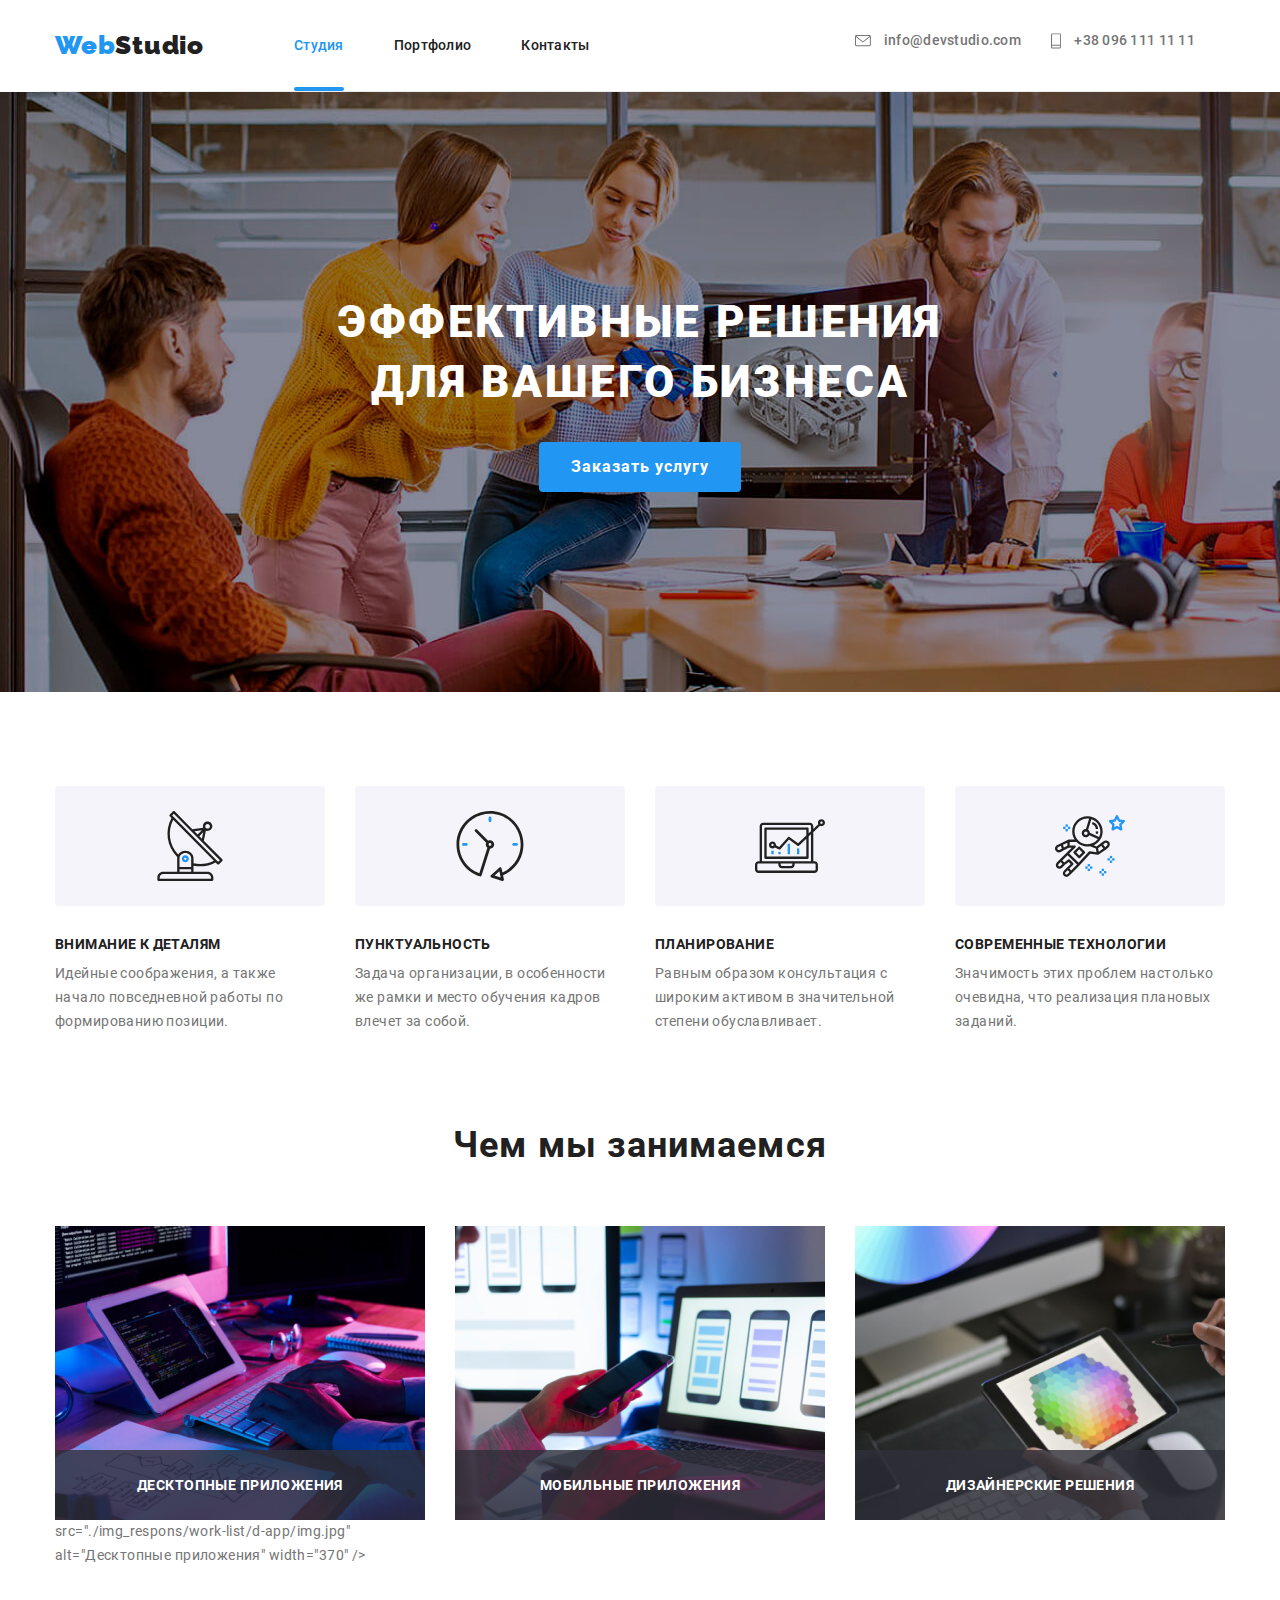
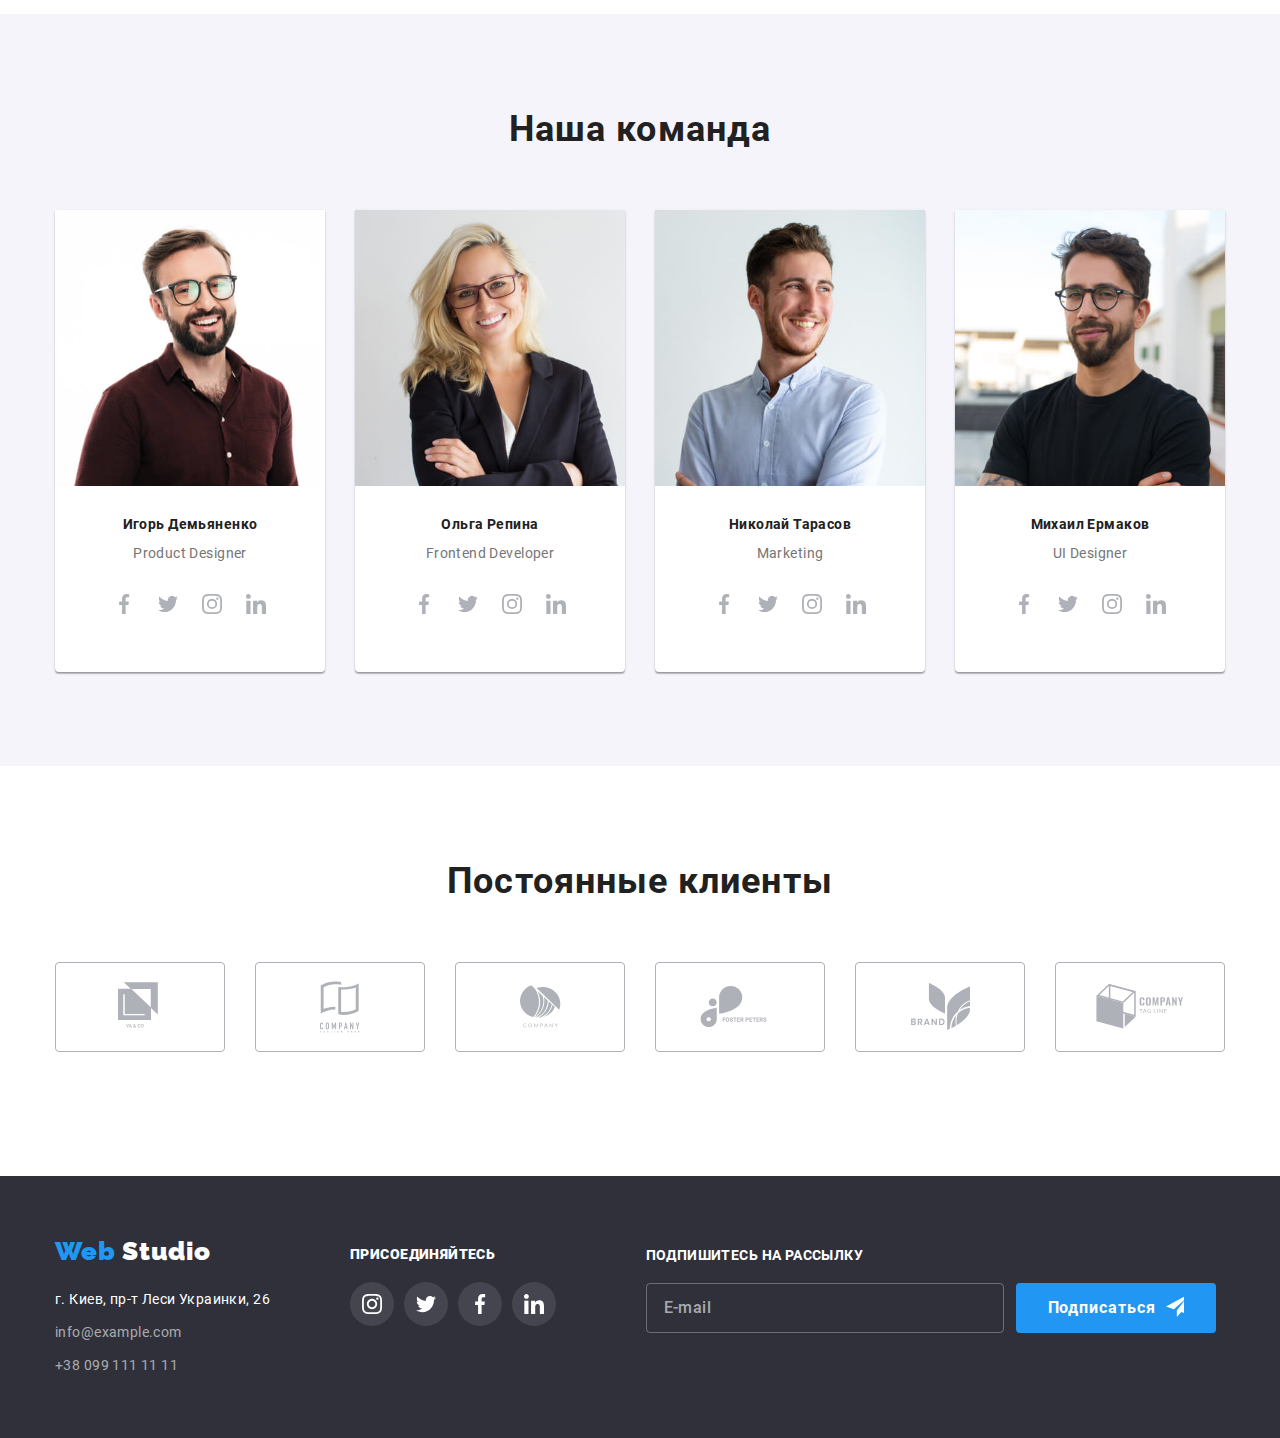
==== commit 7bb5a06b: "додав карти команди" ====
--- a/index.html
+++ b/index.html
@@ -121,11 +121,10 @@
           <h2 class="section-title">Чем мы занимаемся</h2>
           <ul class="list what-we-do-list">
             <li class="what-we-do-item">
-              <img
-                src="./img/desktop.jpg"
-                alt="Десктопные приложения"
-                width="370"
-              />
+              <img <!-- srcset="./img_respons/work-list/d-app/img.jpg" -- />
+              src="./img_respons/work-list/d-app/img.jpg" alt="Десктопные
+              приложения" width="370" />
+
               <p class="what-we-do-text">ДЕСКТОПНЫЕ ПРИЛОЖЕНИЯ</p>
             </li>
             <li class="what-we-do-item">
@@ -154,11 +153,36 @@
           <h2 class="section-title">Наша команда</h2>
           <ul class="list team-list">
             <li class="person-list">
-              <img
-                src="./img/demjanenko.jpg"
-                alt="Игорь Демьяненко"
-                width="270"
-              />
+              <picture>
+                <source
+                  srcset="
+                    ./img_respons/team/demjanenko-desk/img.jpg    1x,
+                    ./img_respons/team/demjanenko-desk/img@2x.jpg 2x
+                  "
+                  media="(min-widht: 1200px)"
+                />
+                <source
+                  srcset="
+                    ./img_respons/team/demjanenko-tab/team1.jpg    1x,
+                    ./img_respons/team/demjanenko-tab/team1@2x.jpg 2x
+                  "
+                  media="(min-widht: 768px)"
+                />
+
+                <source
+                  srcset="
+                    ./img_respons/team/demjanenko-mob/img.jpg    1x,
+                    ./img_respons/team/demjanenko-mob/img@2x.jpg 2x
+                  "
+                  media="(max-widht: 767px)"
+                />
+                <img
+                  src="./img_respons/team/demjanenko-mob/img.jpg"
+                  alt="Игорь Демьяненко"
+                  width="450"
+                />
+              </picture>
+
               <h3 class="names">Игорь Демьяненко</h3>
               <p class="main-text">Product Designer</p>
               <ul class="list team-social-link-list">
@@ -209,7 +233,36 @@
               </ul>
             </li>
             <li class="person-list">
-              <img src="./img/repina.jpg" alt="Ольга Репина" width="270" />
+              <picture>
+                <source
+                  srcset="
+                    ./img_respons/team/repina-desk/img.jpg    1x,
+                    ./img_respons/team/repina-desk/img@2x.jpg 2x
+                  "
+                  media="(min-widht: 1200px)"
+                />
+                <source
+                  srcset="
+                    ./img_respons/team/repina-tab/img.jpg    1x,
+                    ./img_respons/team/repina-tab/img@2x.jpg 2x
+                  "
+                  media="(min-widht: 768px)"
+                />
+
+                <source
+                  srcset="
+                    ./img_respons/team/repina-mob/img.jpg    1x,
+                    ./img_respons/team/repina-mob/img@2x.jpg 2x
+                  "
+                  media="(max-widht: 767px)"
+                />
+                <img
+                  src="./img_respons/team/repina-mob/img.jpg"
+                  alt="Ольга Репина"
+                  width="450"
+                />
+              </picture>
+
               <h3 class="names">Ольга Репина</h3>
               <p class="main-text">Frontend Developer</p>
               <ul class="list team-social-link-list">
@@ -261,7 +314,36 @@
             </li>
 
             <li class="person-list">
-              <img src="./img/tarasov.jpg" alt="Николай Тарасов" width="270" />
+              <picture>
+                <source
+                  srcset="
+                    ./img_respons/team/tarasov-desk/img.jpg    1x,
+                    ./img_respons/team/tarasov-desk/img@2x.jpg 2x
+                  "
+                  media="(min-widht: 1200px)"
+                />
+                <source
+                  srcset="
+                    ./img_respons/team/tarasov-tab/img.jpg    1x,
+                    ./img_respons/team/tarasov-tab/img@2x.jpg 2x
+                  "
+                  media="(min-widht: 768px)"
+                />
+
+                <source
+                  srcset="
+                    ./img_respons/team/tarasov-mob/img.jpg    1x,
+                    ./img_respons/team/tarasov-mob/img@2x.jpg 2x
+                  "
+                  media="(max-widht: 767px)"
+                />
+                <img
+                  src="./img_respons/team/tarasov-mob/img.jpg"
+                  alt="Николай Тарасов"
+                  width="450"
+                />
+              </picture>
+
               <h3 class="names">Николай Тарасов</h3>
               <p class="main-text">Marketing</p>
               <ul class="list team-social-link-list">
@@ -312,7 +394,36 @@
               </ul>
             </li>
             <li class="person-list">
-              <img src="./img/ermakov.jpg" alt="Михаил Ермаков" width="270" />
+              <picture>
+                <source
+                  srcset="
+                    ./img_respons/team/ermakov-desk/img.jpg    1x,
+                    ./img_respons/team/ermakov-desk/img@2x.jpg 2x
+                  "
+                  media="(min-widht: 1200px)"
+                />
+                <source
+                  srcset="
+                    ./img_respons/team/ermakov-tab/img.jpg    1x,
+                    ./img_respons/team/ermakov-tab/img@2x.jpg 2x
+                  "
+                  media="(min-widht: 768px)"
+                />
+
+                <source
+                  srcset="
+                    ./img_respons/team/ermakov-mob/img.jpg    1x,
+                    ./img_respons/team/ermakov-mob/img@2x.jpg 2x
+                  "
+                  media="(max-widht: 767px)"
+                />
+                <img
+                  src="./img_respons/team/ermakov-mob/img.jpg"
+                  alt="Михаил Ермаков"
+                  width="450"
+                />
+              </picture>
+
               <h3 class="names">Михаил Ермаков</h3>
               <p class="main-text">UI Designer</p>
               <ul class="list team-social-link-list">
--- a/css/main.min.css
+++ b/css/main.min.css
@@ -1,3 +1,3 @@
 @font-face{font-family:"Roboto";font-style:normal;font-weight:400;src:url("../fonts/roboto/roboto-v20-latin_cyrillic-regular.woff2") format("woff2"),url("../fonts/roboto/roboto-v20-latin_cyrillic-regular.woff") format("woff")}@font-face{font-family:"Roboto";font-style:normal;font-weight:500;src:url("../fonts/roboto/roboto-v20-latin_cyrillic-500.woff2") format("woff2"),url("../fonts/roboto/roboto-v20-latin_cyrillic-500.woff") format("woff")}@font-face{font-family:"Roboto";font-style:normal;font-weight:700;src:url("../fonts/roboto/roboto-v20-latin_cyrillic-700.woff2") format("woff2"),url("../fonts/roboto/roboto-v20-latin_cyrillic-700.woff") format("woff")}@font-face{font-family:"Roboto";font-style:normal;font-weight:900;src:url("../fonts/roboto/roboto-v20-latin_cyrillic-900.woff2") format("woff2"),url("../fonts/roboto/roboto-v20-latin_cyrillic-900.woff") format("woff")}@font-face{font-family:"Raleway";font-style:normal;font-weight:900;src:url("../fonts/raleway/raleway-v17-latin_cyrillic-900.woff2") format("woff2"),url("../fonts/raleway/raleway-v17-latin_cyrillic-900.woff") format("woff")}/*! modern-normalize v1.0.0 | MIT License | https://github.com/sindresorhus/modern-normalize */*,*::before,*::after{box-sizing:border-box}:root{tab-size:4}html{line-height:1.15;-webkit-text-size-adjust:100%}body{margin:0}body{font-family:system-ui,-apple-system,"Segoe UI",Roboto,Helvetica,Arial,sans-serif,"Apple Color Emoji","Segoe UI Emoji"}hr{height:0;color:inherit}abbr[title]{text-decoration:underline dotted}b,strong{font-weight:bolder}code,kbd,samp,pre{font-family:ui-monospace, SFMono-Regular, Consolas, "Liberation Mono", Menlo,- monospace;font-size:1em}small{font-size:80%}sub,sup{font-size:75%;line-height:0;position:relative;vertical-align:baseline}sub{bottom:-0.25em}sup{top:-0.5em}table{text-indent:0;border-color:inherit}button,input,optgroup,select,textarea{font-family:inherit;font-size:100%;line-height:1.15;margin:0}button,select{text-transform:none}button,[type="button"],[type="reset"],[type="submit"]{-webkit-appearance:button}::-moz-focus-inner{border-style:none;padding:0}:-moz-focusring{outline:1px dotted ButtonText}:-moz-ui-invalid{box-shadow:none}legend{padding:0}progress{vertical-align:baseline}::-webkit-inner-spin-button,::-webkit-outer-spin-button{height:auto}[type="search"]{-webkit-appearance:textfield;outline-offset:-2px}::-webkit-search-decoration{-webkit-appearance:none}::-webkit-file-upload-button{-webkit-appearance:button;font:inherit}summary{display:list-item}.bg-menu{display:none;position:absolute;top:100%;left:0;padding:60px 0;text-align:center;width:100%;background-color:#fff}@media (min-width: 768px){.bg-menu{position:relative;display:flex;justify-content:space-between;align-items:center;padding:0;margin-left:50px}}@media (min-width: 1200px){.bg-menu{margin-left:90px}}.bg-menu.is-open{display:block}html{box-sizing:border-box}*,*::before,*::after{box-sizing:inherit}body{font-family:Roboto, sans-serif;font-size:14px;line-height:1.714;letter-spacing:0.03em;background-color:#fff;color:#757575;margin:0px}.container{width:100%;padding-left:15px;padding-right:15px;margin-left:auto;margin-right:auto}@media (min-width: 480px){.container{width:480px}}@media (min-width: 768px){.container{width:768px}}@media (min-width: 1200px){.container{width:1200px}}.pf-container{margin-bottom:40px}@media (min-width: 768px){.pf-container{margin-bottom:0}}@media (min-width: 1200px){.pf-container{margin-bottom:50px}}@media (max-width: 479px){section{padding-top:60px;padding-bottom:60px}}@media (min-width: 480px){section{padding-top:60px;padding-bottom:60px}}@media (min-width: 1200px){section{padding-top:94px;padding-bottom:94px}}.section-title{font-weight:700;font-size:28px;line-height:1.167;letter-spacing:0.03em;text-align:center;color:#212121}@media (max-width: 479px){.section-title{padding-bottom:35px}}@media (min-width: 480px){.section-title{padding-bottom:35px}}@media (min-width: 1200px){.section-title{padding-bottom:60px;font-size:36px}}.main-text{font-weight:400;font-size:14px;line-height:1.714;letter-spacing:0.03em;color:#757575}h2,p{margin-top:0px;margin-bottom:0px}.list{list-style:none;margin:0;padding:0}.logo-header,.logo-footer,.logo-web{font-family:Raleway, sans-serif;font-style:normal;font-weight:bold;font-size:24px;line-height:1.192;letter-spacing:0.03em;text-decoration:none}@media (min-width: 1200px){.logo-header,.logo-footer,.logo-web{font-size:26px}}.logo-header{color:#212121}.logo-footer{color:#fff}.logo-web{color:#2196f3}.menu-link{display:block;margin-bottom:40px;font-style:normal;font-weight:500;font-size:14px;line-height:1.143;letter-spacing:0.02em;color:#212121;text-decoration:none;transition:color 250ms cubic-bezier(0.4, 0, 0.2, 1)}@media (max-width: 479px){.menu-link{position:relative;display:inline-block}}@media (min-width: 480px){.menu-link{position:relative;display:inline-block}}@media (min-width: 768px){.menu-link{margin-bottom:0}}.menu-link:hover,.menu-link:focus{color:#2196f3}.menu-link.current{color:#2196f3}.current::after{content:" ";position:absolute;left:0;bottom:-10px;display:block;width:100%;height:4px;border-radius:2px;color:#2196f3;background-color:#2196f3}@media (min-width: 768px){.current::after{bottom:-50px}}@media (min-width: 1200px){.current::after{bottom:-38px}}.btn{display:inline-flex;padding:10px 32px;min-width:200px;font-family:inherit;font-weight:700;font-size:16px;line-height:1.875;letter-spacing:0.06em;border-radius:4px;color:#fff;background-color:#2196f3;border:transparent;box-shadow:none}.btn:hover,.btn:focus{color:#fff;background-color:#2196f3;box-shadow:0px 3px 1px rgba(0,0,0,0.1),0px 1px 2px rgba(0,0,0,0.08),0px 2px 2px rgba(0,0,0,0.12)}.modal .btn{justify-content:center;box-shadow:0px 4px 4px rgba(0,0,0,0.15)}.modal-button{position:absolute;top:4px;right:8px;display:inline-flex;justify-content:center;align-items:center;width:35px;height:35px;border-radius:50%;border:1px solid rgba(0,0,0,0.1);background-color:#fff;transition:fill 250ms cubic-bezier(0.4, 0, 0.2, 1)}.modal-button:hover,.modal-button:focus{fill:#2196f3;outline:none}.btn-bg{display:inline-flex;margin:0;padding:0;border:none;background-color:transparent;transition:fill 250ms cubic-bezier(0.4, 0, 0.2, 1)}.btn-bg:hover,.btn-bg:focus{fill:#2196f3}@media (min-width: 768px){.btn-bg{display:none}}.icon-close{background-size:contain;background-origin:border-box}.btn-bg .icon-menu{display:none}.btn-bg.is-open .icon-close{display:none}.btn-bg.is-open .icon-menu{display:block}.backdrop{position:fixed;top:0;left:0;right:0;bottom:0;background-color:rgba(0,0,0,0.7);opacity:1;overflow-y:scroll;transition:opacity 250ms cubic-bezier(0.4, 0, 0.2, 1)}@media (max-width: 479px){.backdrop{padding:94px 15px}}@media (min-width: 480px){.backdrop{padding:94px 15px}}.backdrop.is-hidden{opacity:0;pointer-events:none}.backdrop.is-hidden .modal{transform:translate(-50%, -50%) scale(1.5)}.modal{position:relative;padding:40px;text-align:center;width:100%;height:600px;background-color:#fffffa;box-shadow:0px 1px 3px rgba(0,0,0,0.12),0px 1px 1px rgba(0,0,0,0.14),0px 2px 1px rgba(0,0,0,0.2);border-radius:4px}@media (min-width: 768px){.modal{position:absolute;top:100%;left:50%;transform:translate(-50%, -50%) scale(1);transition:transform 250ms cubic-bezier(0.4, 0, 0.2, 1);display:flex;justify-content:center;align-items:center;flex-direction:column;width:60%}}@media (min-width: 1200px){.modal{position:absolute;top:50%;left:50%;width:40%;display:flex;justify-content:center;align-items:center;flex-direction:column;transform:translate(-50%, -50%) scale(1);transition:transform 250ms cubic-bezier(0.4, 0, 0.2, 1)}}.modal-title{margin-bottom:10px;font-style:normal;font-weight:700;font-size:20px;line-height:1.15;text-align:center;letter-spacing:0.03em;color:#212121}.modal-text{font-size:26px;font-weight:700;line-height:1.364;letter-spacing:0.06em}.mailing-block{margin-top:20px}@media (max-width: 479px){.mailing-block .btn{margin-top:20px}}@media (min-width: 480px){.mailing-block .btn{margin-top:20px}}@media (min-width: 1200px){.mailing-block .btn{margin-top:0}}@media (min-width: 1200px){.mailing-block{display:flex}}.mailing-block .btn::after{content:" ";background-image:url("../img/icons/sendicon.svg");background-repeat:no-repeat;margin-left:10px;width:24px;height:24px}.mailing-block .btn:hover{color:#fff;background-color:#2196f3}.form{width:100%}.form-logo{position:absolute;top:50%;left:12px;transform:translateY(-50%);transition:fill 250ms cubic-bezier(0.4, 0, 0.2, 1)}.form-field:focus-within .form-logo{fill:#2196f3}.form-field{position:relative;display:flex;margin-top:30px;font-style:normal;font-weight:500;font-size:14px;line-height:1.7;letter-spacing:0.03em;color:rgba(117,117,117,0.5)}.form-field-input{width:100%;height:40px;margin:0;padding-left:40px;font:inherit;border:1px solid rgba(33,33,33,0.2);border-radius:4px;transition:border 250ms cubic-bezier(0.4, 0, 0.2, 1)}.form-field-label{position:absolute;transform:translateY(-150%);font-style:normal;font-weight:500;font-size:12px;line-height:1.17;color:#757575}.form-field-textarea{width:100%;height:96px;margin:0;padding-left:12px;font:inherit;border:1px solid rgba(33,33,33,0.2);border-radius:4px;resize:none;transition:border 250ms cubic-bezier(0.4, 0, 0.2, 1)}.form-field:focus-within .form-field-input{border:1px solid #2196f3;border-radius:4px;outline:none}.form-field-textarea::placeholder{font-family:Roboto;font-style:normal;font-weight:500;font-size:14px;line-height:1.14;letter-spacing:0.01em;color:rgba(117,117,117,0.5)}.form-field:focus-within .form-field-textarea{border:1px solid #2196f3;border-radius:4px;outline:none}.form-field-agree{position:relative;width:100%;margin-top:30px;margin-bottom:35px;padding-left:10px;padding-right:10px}@media (min-width: 1200px){.form-field-agree{display:flex;justify-content:start;align-items:center}}.form-field-agree-label{padding-left:20px;font-size:12px}@media (min-width: 1200px){.form-field-agree-label{font-size:14px;margin-right:10px}}.form-field-agree-input{position:absolute;appearance:none;-webkit-appearance:none;-moz-appearance:none}.form-field-agree .checked-icon{position:absolute;transform:translate(-20px, 4px);display:inline-block;width:16px;height:15px;border:2px solid #212121;border-radius:2px;transition:border 250ms cubic-bezier(0.4, 0, 0.2, 1)}.form-field-agree .form-field-link{font-style:normal;font-weight:500;font-size:12px;line-height:1.7;letter-spacing:0.03em;color:#2196f3}@media (min-width: 1200px){.form-field-agree .form-field-link{font-size:14px}}.form-field-agree-input:checked+.checked-icon{border-color:#2196f3;background-color:#2196f3;background-image:url(../img/check.svg);background-size:contain;background-origin:border-box}.input-mailing-block{display:inline-block;margin-right:12px;padding-left:17px;width:100%;height:50px;font-family:inherit;font-style:normal;font-weight:500;font-size:16px;line-height:1.25;letter-spacing:0.03em;color:rgba(255,255,255,0.6);background-color:transparent;border:1px solid rgba(255,255,255,0.3);border-radius:4px}.input-mailing-block::placeholder{font-style:normal;font-weight:500;font-size:16px;line-height:1.25;letter-spacing:0.03em;color:rgba(255,255,255,0.6)}.header-page{position:relative}@media (min-width: 480px){.header-page{position:relative}}.navigation{border-bottom:1px solid #ececec}@media (max-width: 479px){.navigation{padding-top:18px;padding-bottom:18px;display:flex;justify-content:space-between}}@media (min-width: 480px){.navigation{padding-top:18px;padding-bottom:18px;display:flex;justify-content:space-between}}@media (min-width: 768px){.navigation{display:flex;justify-content:space-between;align-items:center;padding-top:30px;padding-bottom:30px}}@media (max-width: 479px){.nav-list{display:block}}@media (min-width: 480px){.nav-list{display:block}}@media (min-width: 768px){.nav-list{display:flex}}.nav-list-item{position:relative}@media (min-width: 768px){.nav-list-item:not(:last-child){margin-right:50px}}@media (min-width: 1200px){.nav-list-item:not(last-child){margin-right:50px}}@media (min-width: 768px){.link-list{text-align:left}}@media (min-width: 1200px){.link-list{display:flex}}.contacts-link{font-style:normal;font-weight:500;font-size:14px;line-height:1.142;letter-spacing:0.02em;text-decoration:none;color:#757575;transition:color 250ms cubic-bezier(0.4, 0, 0.2, 1)}@media (max-width: 479px){.contacts-link{display:block;margin:20px 0}}@media (min-width: 480px){.contacts-link{display:block}}@media (min-width: 768px){.contacts-link{display:block;margin-right:0;margin-bottom:10px}}@media (min-width: 1200px){.contacts-link:not(last-child){margin-right:30px}}.contacts-link:hover,.contacts-link:focus{color:#2196f3}.mail-link{display:inline-block;vertical-align:middle;margin-right:10px;fill:currentColor}.section-hero{text-align:center;vertical-align:middle;background-color:rgba(47,48,58,0.8);background-image:linear-gradient(rgba(0,0,0,0.4) 50%, rgba(0,0,0,0.4) 50%),url("../img/hero.jpg");background-size:cover}@media (max-width: 479px){.section-hero{padding:130px 0}}@media (min-width: 480px){.section-hero{padding:130px 0}}.hero-title{padding-top:0px;margin-top:0;margin-bottom:30px;font-size:26px;font-weight:900;line-height:1.364;letter-spacing:0.06em;color:#fff}.benefits{padding-bottom:0}@media (min-width: 768px){.benefits{padding-bottom:60px}}@media (min-width: 1200px){.benefits{padding-bottom:90px}}@media (min-width: 1200px){.benefits-list{display:flex;align-items:baseline}}@media (min-width: 768px){.benefits-list{display:flex;flex-wrap:wrap}}@media (max-width: 479px){.benefits-item{width:100%;margin-bottom:40px}}@media (min-width: 480px){.benefits-item{width:100%}}@media (min-width: 768px){.benefits-item{width:calc((100% - 30px) / 2)}}@media (min-width: 1200px){.benefits-item{width:calc((100% - 30px * 3) / 4)}}@media (min-width: 1200px){.benefits-item:not(:last-child){margin-right:30px}}@media (min-width: 768px){.benefits-item:nth-child(-n+2){margin-bottom:30px}}@media (min-width: 1200px){.benefits-item:nth-child(-n+2){margin-bottom:0}}.benefits-item:nth-child(2n+1){margin-right:30px}.benefits-title{margin-left:0;margin-top:30px;margin-bottom:10px}@media (max-width: 479px){.benefits-title{text-align:center}}@media (min-width: 480px){.benefits-title{text-align:center}}@media (min-width: 768px){.benefits-title{text-align:left}}.benefits-item::before{display:block;content:" ";width:270px;height:120px;border-radius:4px;background-color:#f5f4fa;background-repeat:no-repeat;background-position:center}@media (max-width: 479px){.benefits-item::before{width:100%}}@media (min-width: 480px){.benefits-item::before{width:100%}}.benefits-item.item-details::before{background-image:url("../img/icons/details.svg")}.benefits-item.item-punctual::before{background-image:url("../img/icons/punctual.svg")}.benefits-item.item-planing::before{background-image:url("../img/icons/planing.svg")}.benefits-item.item-technology::before{background-image:url("../img/icons/technology.svg")}.benefits-title,.names{font-weight:700;font-size:14px;line-height:1.143;letter-spacing:0.03em;color:#212121}section.section-what-we-do{padding-top:0px}@media (max-width: 479px){.section-what-we-do{display:none}}@media (min-width: 480px){.section-what-we-do{display:none}}@media (min-width: 1200px){.section-what-we-do{display:block}}.what-we-do-list{display:flex}.what-we-do-item{position:relative;width:calc((100% - 30px * 2) / 3);height:294px}.what-we-do-item:not(:last-child){margin-right:30px}.what-we-do-text{display:flex;justify-content:center;align-items:center;width:370px;height:70px;position:absolute;left:0;bottom:0;font-weight:700;font-size:14px;line-height:1.143;letter-spacing:0.03em;color:#fff;background:rgba(47,48,58,0.8)}.our-team{background-color:#f5f4fa}@media (min-width: 768px){.team-list{display:flex;flex-wrap:wrap}}.person-list{background-color:#fff;border-radius:0px 0px 4px 4px;box-shadow:0px 1px 3px rgba(0,0,0,0.12),0px 1px 1px rgba(0,0,0,0.14),0px 2px 1px rgba(0,0,0,0.2)}@media (max-width: 479px){.person-list{width:100%}.person-list:not(:last-child){margin-bottom:30px}}@media (min-width: 480px){.person-list:not(:last-child){margin-bottom:30px}}@media (min-width: 768px){.person-list:nth-child(2n+1){margin-right:30px}.person-list:nth-child(n+3){margin-bottom:0}}@media (min-width: 768px){.person-list{width:calc((100% - 30px) / 2)}}@media (min-width: 1200px){.person-list{width:calc((100% - 30px * 3) / 4);padding-bottom:30px}.person-list:not(:last-child){margin-right:30px;margin-bottom:0}}.person-list .names{margin-top:30px;margin-bottom:10px;text-align:center}.person-list p{text-align:center}.team-social-link{display:flex;justify-content:center;align-items:center;width:44px;height:44px;border-radius:50%;color:#afb1b8;background-color:#fff;transition:color 250ms cubic-bezier(0.4, 0, 0.2, 1),background-color 250ms cubic-bezier(0.4, 0, 0.2, 1)}.team-social-link:hover,.team-social-link:focus{color:#fff;background-color:#2196f3}.team-social-link-list{display:flex;justify-content:space-evenly;margin-top:16px}@media (max-width: 479px){.team-social-link-list{justify-content:center;padding-bottom:16px}}@media (min-width: 480px){.team-social-link-list{justify-content:center;padding-bottom:16px}}.link-icon{fill:currentColor}@media (max-width: 479px){.clients-list{display:flex;flex-wrap:wrap;justify-content:space-between}.clients-list-item{width:calc((100% - 30px) / 2)}.clients-list-item:nth-child(-n+4){margin-bottom:30px}}@media (min-width: 480px){.clients-list{display:flex;flex-wrap:wrap;justify-content:space-between}.clients-list-item{width:calc((100% - 30px) / 2)}.clients-list-item:nth-child(-n+4){margin-bottom:30px}}@media (min-width: 768px){.clients-list{display:flex;flex-wrap:wrap;justify-content:space-between}.clients-list-item{width:calc((100% - 60px) / 3)}.clients-list-item:nth-child(-n+3){margin-bottom:30px}}@media (min-width: 1200px){.clients-list{display:flex;flex-wrap:nowrap}.clients-list-item:not(:last-child){margin-right:30px}}.logo-list{display:flex;justify-content:center;align-items:center;width:100%;height:90px;border:1px solid #afb1b8;border-radius:4px;color:#afb1b8;transition:border 250ms cubic-bezier(0.4, 0, 0.2, 1),color 250ms cubic-bezier(0.4, 0, 0.2, 1)}.logo-list:hover,.logo-list:focus{color:#2196f3;border:1px solid #2196f3}.logo{fill:currentColor}.footer{background:#2f303a}.footer-container{padding-top:60px;padding-bottom:60px}@media (min-width: 1200px){.footer-container{display:flex;justify-content:space-between;align-items:baseline;padding-top:60px;padding-bottom:60px}}@media (max-width: 479px){.footer-div{text-align:center}}@media (min-width: 480px){.footer-div{text-align:center}}@media (min-width: 1200px){.footer-div{text-align:left;margin-right:90px}}@media (min-width: 768px){.tablet-footer{display:flex;justify-content:space-around}}.join-us{font-weight:700;font-size:14px;line-height:1.143;letter-spacing:0.03em;color:#fff}@media (max-width: 479px){.join-us{padding-top:60px}}@media (min-width: 480px){.join-us{padding-top:60px}}@media (min-width: 768px){.join-us{padding-top:0}}@media (min-width: 1200px){.join-us{padding-top:10px}}.join-us-list{display:flex;margin-top:20px}@media (max-width: 479px){.join-us-list{justify-content:center}}@media (min-width: 480px){.join-us-list{justify-content:center}}.join-us-list-item{width:44px;height:44px;background-repeat:no-repeat;background-position:center;border-radius:50%;background-color:rgba(255,255,255,0.1);transition:background-color 250ms cubic-bezier(0.4, 0, 0.2, 1)}.join-us-list-item:not(:last-child){margin-right:10px}.join-us-list-item:hover,.join-us-list-item:focus{background-color:#2196f3}.mailing{font-size:14px;line-height:1.143;letter-spacing:0.03em;color:#fff}@media (max-width: 479px){.mailing{padding-top:60px;text-align:center}}@media (min-width: 480px){.mailing{width:80%;padding-top:60px;text-align:center;margin-right:auto;margin-left:auto}}@media (min-width: 1200px){.mailing{width:calc((100% - 30px) / 2);text-align:left;padding-top:0}}.item-instagram{background-image:url("../img/icons/instagramft.svg")}.item-twitter{background-image:url("../img/icons/twitterft.svg")}.item-facebook{background-image:url("../img/icons/facebookft.svg")}.item-linkin{background-image:url("../img/icons/linkedinft.svg")}.address{margin-top:20px;font-style:inherit;font-weight:400;font-size:14px;line-height:1.714;letter-spacing:0.03em;color:#fff}.address-link{display:block;font-weight:400;font-size:14px;line-height:1.714;letter-spacing:0.03em;text-decoration:none;color:rgba(255,255,255,0.6);transition:color 250ms cubic-bezier(0.4, 0, 0.2, 1)}.address-link:hover,.address-link:focus{color:#2196f3}.address p{display:inline-block;margin-bottom:9px}.address-link:not(:last-child){margin-bottom:9px}
+ monospace;font-size:1em}small{font-size:80%}sub,sup{font-size:75%;line-height:0;position:relative;vertical-align:baseline}sub{bottom:-0.25em}sup{top:-0.5em}table{text-indent:0;border-color:inherit}button,input,optgroup,select,textarea{font-family:inherit;font-size:100%;line-height:1.15;margin:0}button,select{text-transform:none}button,[type="button"],[type="reset"],[type="submit"]{-webkit-appearance:button}::-moz-focus-inner{border-style:none;padding:0}:-moz-focusring{outline:1px dotted ButtonText}:-moz-ui-invalid{box-shadow:none}legend{padding:0}progress{vertical-align:baseline}::-webkit-inner-spin-button,::-webkit-outer-spin-button{height:auto}[type="search"]{-webkit-appearance:textfield;outline-offset:-2px}::-webkit-search-decoration{-webkit-appearance:none}::-webkit-file-upload-button{-webkit-appearance:button;font:inherit}summary{display:list-item}.bg-menu{display:none;position:absolute;top:100%;left:0;padding:60px 0;text-align:center;width:100%;background-color:#fff}@media (min-width: 768px){.bg-menu{position:relative;display:flex;justify-content:space-between;align-items:center;padding:0;margin-left:50px}}@media (min-width: 1200px){.bg-menu{margin-left:90px}}.bg-menu.is-open{display:block}html{box-sizing:border-box}*,*::before,*::after{box-sizing:inherit}body{font-family:Roboto, sans-serif;font-size:14px;line-height:1.714;letter-spacing:0.03em;background-color:#fff;color:#757575;margin:0px}.container{width:100%;padding-left:15px;padding-right:15px;margin-left:auto;margin-right:auto}@media (min-width: 480px){.container{width:480px}}@media (min-width: 768px){.container{width:768px}}@media (min-width: 1200px){.container{width:1200px}}.pf-container{margin-bottom:40px}@media (min-width: 768px){.pf-container{margin-bottom:0}}@media (min-width: 1200px){.pf-container{margin-bottom:50px}}@media (max-width: 479px){section{padding-top:60px;padding-bottom:60px}}@media (min-width: 480px){section{padding-top:60px;padding-bottom:60px}}@media (min-width: 1200px){section{padding-top:94px;padding-bottom:94px}}.section-title{font-weight:700;font-size:28px;line-height:1.167;letter-spacing:0.03em;text-align:center;color:#212121}@media (max-width: 479px){.section-title{padding-bottom:35px}}@media (min-width: 480px){.section-title{padding-bottom:35px}}@media (min-width: 1200px){.section-title{padding-bottom:60px;font-size:36px}}.main-text{font-weight:400;font-size:14px;line-height:1.714;letter-spacing:0.03em;color:#757575}h2,p{margin-top:0px;margin-bottom:0px}.list{list-style:none;margin:0;padding:0}img{display:block;width:100%;height:auto}.logo-header,.logo-footer,.logo-web{font-family:Raleway, sans-serif;font-style:normal;font-weight:bold;font-size:24px;line-height:1.192;letter-spacing:0.03em;text-decoration:none}@media (min-width: 1200px){.logo-header,.logo-footer,.logo-web{font-size:26px}}.logo-header{color:#212121}.logo-footer{color:#fff}.logo-web{color:#2196f3}.menu-link{display:block;margin-bottom:40px;font-style:normal;font-weight:500;font-size:14px;line-height:1.143;letter-spacing:0.02em;color:#212121;text-decoration:none;transition:color 250ms cubic-bezier(0.4, 0, 0.2, 1)}@media (max-width: 479px){.menu-link{position:relative;display:inline-block}}@media (min-width: 480px){.menu-link{position:relative;display:inline-block}}@media (min-width: 768px){.menu-link{margin-bottom:0}}.menu-link:hover,.menu-link:focus{color:#2196f3}.menu-link.current{color:#2196f3}.current::after{content:" ";position:absolute;left:0;bottom:-10px;display:block;width:100%;height:4px;border-radius:2px;color:#2196f3;background-color:#2196f3}@media (min-width: 768px){.current::after{bottom:-50px}}@media (min-width: 1200px){.current::after{bottom:-38px}}.btn{display:inline-flex;padding:10px 32px;min-width:200px;font-family:inherit;font-weight:700;font-size:16px;line-height:1.875;letter-spacing:0.06em;border-radius:4px;color:#fff;background-color:#2196f3;border:transparent;box-shadow:none}.btn:hover,.btn:focus{color:#fff;background-color:#2196f3;box-shadow:0px 3px 1px rgba(0,0,0,0.1),0px 1px 2px rgba(0,0,0,0.08),0px 2px 2px rgba(0,0,0,0.12)}.modal .btn{justify-content:center;box-shadow:0px 4px 4px rgba(0,0,0,0.15)}.modal-button{position:absolute;top:4px;right:8px;display:inline-flex;justify-content:center;align-items:center;width:35px;height:35px;border-radius:50%;border:1px solid rgba(0,0,0,0.1);background-color:#fff;transition:fill 250ms cubic-bezier(0.4, 0, 0.2, 1)}.modal-button:hover,.modal-button:focus{fill:#2196f3;outline:none}.btn-bg{display:inline-flex;margin:0;padding:0;border:none;background-color:transparent;transition:fill 250ms cubic-bezier(0.4, 0, 0.2, 1)}.btn-bg:hover,.btn-bg:focus{fill:#2196f3}@media (min-width: 768px){.btn-bg{display:none}}.icon-close{background-size:contain;background-origin:border-box}.btn-bg .icon-menu{display:none}.btn-bg.is-open .icon-close{display:none}.btn-bg.is-open .icon-menu{display:block}.backdrop{position:fixed;top:0;left:0;right:0;bottom:0;background-color:rgba(0,0,0,0.7);opacity:1;overflow-y:scroll;transition:opacity 250ms cubic-bezier(0.4, 0, 0.2, 1)}@media (max-width: 479px){.backdrop{padding:94px 15px}}@media (min-width: 480px){.backdrop{padding:94px 15px}}.backdrop.is-hidden{opacity:0;pointer-events:none}.backdrop.is-hidden .modal{transform:translate(-50%, -50%) scale(1.5)}.modal{position:relative;padding:40px;text-align:center;width:100%;height:600px;background-color:#fffffa;box-shadow:0px 1px 3px rgba(0,0,0,0.12),0px 1px 1px rgba(0,0,0,0.14),0px 2px 1px rgba(0,0,0,0.2);border-radius:4px}@media (min-width: 768px){.modal{position:absolute;top:100%;left:50%;transform:translate(-50%, -50%) scale(1);transition:transform 250ms cubic-bezier(0.4, 0, 0.2, 1);display:flex;justify-content:center;align-items:center;flex-direction:column;width:60%}}@media (min-width: 1200px){.modal{position:absolute;top:50%;left:50%;width:40%;display:flex;justify-content:center;align-items:center;flex-direction:column;transform:translate(-50%, -50%) scale(1);transition:transform 250ms cubic-bezier(0.4, 0, 0.2, 1)}}.modal-title{margin-bottom:10px;font-style:normal;font-weight:700;font-size:20px;line-height:1.15;text-align:center;letter-spacing:0.03em;color:#212121}.modal-text{font-size:26px;font-weight:700;line-height:1.364;letter-spacing:0.06em}.mailing-block{margin-top:20px}@media (max-width: 479px){.mailing-block .btn{margin-top:20px}}@media (min-width: 480px){.mailing-block .btn{margin-top:20px}}@media (min-width: 1200px){.mailing-block .btn{margin-top:0}}@media (min-width: 1200px){.mailing-block{display:flex}}.mailing-block .btn::after{content:" ";background-image:url("../img/icons/sendicon.svg");background-repeat:no-repeat;margin-left:10px;width:24px;height:24px}.mailing-block .btn:hover{color:#fff;background-color:#2196f3}.form{width:100%}.form-logo{position:absolute;top:50%;left:12px;transform:translateY(-50%);transition:fill 250ms cubic-bezier(0.4, 0, 0.2, 1)}.form-field:focus-within .form-logo{fill:#2196f3}.form-field{position:relative;display:flex;margin-top:30px;font-style:normal;font-weight:500;font-size:14px;line-height:1.7;letter-spacing:0.03em;color:rgba(117,117,117,0.5)}.form-field-input{width:100%;height:40px;margin:0;padding-left:40px;font:inherit;border:1px solid rgba(33,33,33,0.2);border-radius:4px;transition:border 250ms cubic-bezier(0.4, 0, 0.2, 1)}.form-field-label{position:absolute;transform:translateY(-150%);font-style:normal;font-weight:500;font-size:12px;line-height:1.17;color:#757575}.form-field-textarea{width:100%;height:96px;margin:0;padding-left:12px;font:inherit;border:1px solid rgba(33,33,33,0.2);border-radius:4px;resize:none;transition:border 250ms cubic-bezier(0.4, 0, 0.2, 1)}.form-field:focus-within .form-field-input{border:1px solid #2196f3;border-radius:4px;outline:none}.form-field-textarea::placeholder{font-family:Roboto;font-style:normal;font-weight:500;font-size:14px;line-height:1.14;letter-spacing:0.01em;color:rgba(117,117,117,0.5)}.form-field:focus-within .form-field-textarea{border:1px solid #2196f3;border-radius:4px;outline:none}.form-field-agree{position:relative;width:100%;margin-top:30px;margin-bottom:35px;padding-left:10px;padding-right:10px}@media (min-width: 1200px){.form-field-agree{display:flex;justify-content:start;align-items:center}}.form-field-agree-label{padding-left:20px;font-size:12px}@media (min-width: 1200px){.form-field-agree-label{font-size:14px;margin-right:10px}}.form-field-agree-input{position:absolute;appearance:none;-webkit-appearance:none;-moz-appearance:none}.form-field-agree .checked-icon{position:absolute;transform:translate(-20px, 4px);display:inline-block;width:16px;height:15px;border:2px solid #212121;border-radius:2px;transition:border 250ms cubic-bezier(0.4, 0, 0.2, 1)}.form-field-agree .form-field-link{font-style:normal;font-weight:500;font-size:12px;line-height:1.7;letter-spacing:0.03em;color:#2196f3}@media (min-width: 1200px){.form-field-agree .form-field-link{font-size:14px}}.form-field-agree-input:checked+.checked-icon{border-color:#2196f3;background-color:#2196f3;background-image:url(../img/check.svg);background-size:contain;background-origin:border-box}.input-mailing-block{display:inline-block;margin-right:12px;padding-left:17px;width:100%;height:50px;font-family:inherit;font-style:normal;font-weight:500;font-size:16px;line-height:1.25;letter-spacing:0.03em;color:rgba(255,255,255,0.6);background-color:transparent;border:1px solid rgba(255,255,255,0.3);border-radius:4px}.input-mailing-block::placeholder{font-style:normal;font-weight:500;font-size:16px;line-height:1.25;letter-spacing:0.03em;color:rgba(255,255,255,0.6)}.header-page{position:relative}@media (min-width: 480px){.header-page{position:relative}}.navigation{border-bottom:1px solid #ececec}@media (max-width: 479px){.navigation{padding-top:18px;padding-bottom:18px;display:flex;justify-content:space-between}}@media (min-width: 480px){.navigation{padding-top:18px;padding-bottom:18px;display:flex;justify-content:space-between}}@media (min-width: 768px){.navigation{display:flex;justify-content:space-between;align-items:center;padding-top:30px;padding-bottom:30px}}@media (max-width: 479px){.nav-list{display:block}}@media (min-width: 480px){.nav-list{display:block}}@media (min-width: 768px){.nav-list{display:flex}}.nav-list-item{position:relative}@media (min-width: 768px){.nav-list-item:not(:last-child){margin-right:50px}}@media (min-width: 1200px){.nav-list-item:not(last-child){margin-right:50px}}@media (min-width: 768px){.link-list{text-align:left}}@media (min-width: 1200px){.link-list{display:flex}}.contacts-link{font-style:normal;font-weight:500;font-size:14px;line-height:1.142;letter-spacing:0.02em;text-decoration:none;color:#757575;transition:color 250ms cubic-bezier(0.4, 0, 0.2, 1)}@media (max-width: 479px){.contacts-link{display:block;margin:20px 0}}@media (min-width: 480px){.contacts-link{display:block}}@media (min-width: 768px){.contacts-link{display:block;margin-right:0;margin-bottom:10px}}@media (min-width: 1200px){.contacts-link:not(last-child){margin-right:30px}}.contacts-link:hover,.contacts-link:focus{color:#2196f3}.mail-link{display:inline-block;vertical-align:middle;margin-right:10px;fill:currentColor}.section-hero{text-align:center;vertical-align:middle;background-color:rgba(47,48,58,0.8);background-image:linear-gradient(rgba(0,0,0,0.4) 50%, rgba(0,0,0,0.4) 50%)}@media (max-width: 479px){.section-hero{padding:130px 0;background-image:url("../../img_respons/header/header_mob.jpg");background-size:cover}}@media screen and (max-width: 479px) and (min-device-pixel-ratio: 2), screen and (max-width: 479px) and (min-resolution: 192dpi), screen and (max-width: 479px) and (min-resolution: 2dppx){.section-hero .section-hero{background-image:url("../../img_respons/header/header_mob@2x.jpg")}}@media (min-width: 480px){.section-hero{padding:130px 0;background-image:url("../../img_respons/header/header_mob.jpg");background-size:cover}}@media screen and (min-width: 480px) and (min-device-pixel-ratio: 2), screen and (min-width: 480px) and (min-resolution: 192dpi), screen and (min-width: 480px) and (min-resolution: 2dppx){.section-hero .section-hero{background-image:url("../../img_respons/header/header_mob@2x.jpg")}}@media (min-width: 768px){.section-hero{background-image:url("../../img_respons/header/header_tab.jpg");background-size:cover}}@media screen and (min-width: 768px) and (min-device-pixel-ratio: 2), screen and (min-width: 768px) and (min-resolution: 192dpi), screen and (min-width: 768px) and (min-resolution: 2dppx){.section-hero .section-hero{background-image:url("../../img_respons/header/header_tab@2x.jpg")}}@media (min-width: 1200px){.section-hero{height:600px;padding:200px 0;background-image:url("../../img_respons/header/header_des.jpg");background-size:cover}}@media screen and (min-width: 1200px) and (min-device-pixel-ratio: 2), screen and (min-width: 1200px) and (min-resolution: 192dpi), screen and (min-width: 1200px) and (min-resolution: 2dppx){.section-hero .section-hero{background-image:url("../../img_respons/header/header_des@2x.jpg")}}.hero-title{padding-top:0px;margin-top:0;margin-bottom:30px;font-size:26px;font-weight:900;line-height:1.364;letter-spacing:0.06em;color:#fff}@media (min-width: 1200px){.hero-title{font-size:44px}}.benefits{padding-bottom:0}@media (min-width: 768px){.benefits{padding-bottom:60px}}@media (min-width: 1200px){.benefits{padding-bottom:90px}}@media (min-width: 1200px){.benefits-list{display:flex;align-items:baseline}}@media (min-width: 768px){.benefits-list{display:flex;flex-wrap:wrap}}@media (max-width: 479px){.benefits-item{width:100%;margin-bottom:40px}}@media (min-width: 480px){.benefits-item{width:100%}}@media (min-width: 768px){.benefits-item{width:calc((100% - 30px) / 2)}}@media (min-width: 1200px){.benefits-item{width:calc((100% - 30px * 3) / 4)}}@media (min-width: 1200px){.benefits-item:not(:last-child){margin-right:30px}}@media (min-width: 768px){.benefits-item:nth-child(-n+2){margin-bottom:30px}}@media (min-width: 1200px){.benefits-item:nth-child(-n+2){margin-bottom:0}}.benefits-item:nth-child(2n+1){margin-right:30px}.benefits-title{margin-left:0;margin-top:30px;margin-bottom:10px}@media (max-width: 479px){.benefits-title{text-align:center}}@media (min-width: 480px){.benefits-title{text-align:center}}@media (min-width: 768px){.benefits-title{text-align:left}}.benefits-item::before{display:block;content:" ";width:270px;height:120px;border-radius:4px;background-color:#f5f4fa;background-repeat:no-repeat;background-position:center}@media (max-width: 479px){.benefits-item::before{width:100%}}@media (min-width: 480px){.benefits-item::before{width:100%}}.benefits-item.item-details::before{background-image:url("../img/icons/details.svg")}.benefits-item.item-punctual::before{background-image:url("../img/icons/punctual.svg")}.benefits-item.item-planing::before{background-image:url("../img/icons/planing.svg")}.benefits-item.item-technology::before{background-image:url("../img/icons/technology.svg")}.benefits-title,.names{font-weight:700;font-size:14px;line-height:1.143;letter-spacing:0.03em;color:#212121}section.section-what-we-do{padding-top:0px}@media (max-width: 479px){.section-what-we-do{display:none}}@media (min-width: 480px){.section-what-we-do{display:none}}@media (min-width: 1200px){.section-what-we-do{display:block}}.what-we-do-list{display:flex}.what-we-do-item{position:relative;width:calc((100% - 30px * 2) / 3);height:294px}.what-we-do-item:not(:last-child){margin-right:30px}.what-we-do-text{display:flex;justify-content:center;align-items:center;width:370px;height:70px;position:absolute;left:0;bottom:0;font-weight:700;font-size:14px;line-height:1.143;letter-spacing:0.03em;color:#fff;background:rgba(47,48,58,0.8)}.our-team{background-color:#f5f4fa}@media (min-width: 768px){.team-list{display:flex;flex-wrap:wrap}}.person-list{background-color:#fff;border-radius:0px 0px 4px 4px;box-shadow:0px 1px 3px rgba(0,0,0,0.12),0px 1px 1px rgba(0,0,0,0.14),0px 2px 1px rgba(0,0,0,0.2)}@media (max-width: 479px){.person-list{width:100%}.person-list:not(:last-child){margin-bottom:30px}}@media (min-width: 480px){.person-list:not(:last-child){margin-bottom:30px}}@media (min-width: 768px){.person-list:nth-child(2n+1){margin-right:30px}.person-list:nth-child(n+3){margin-bottom:0}}@media (min-width: 768px){.person-list{width:calc((100% - 30px) / 2)}}@media (min-width: 1200px){.person-list{width:calc((100% - 30px * 3) / 4);padding-bottom:30px}.person-list:not(:last-child){margin-right:30px;margin-bottom:0}}.person-list .names{margin-top:30px;margin-bottom:10px;text-align:center}.person-list p{text-align:center}.team-social-link{display:flex;justify-content:center;align-items:center;width:44px;height:44px;border-radius:50%;color:#afb1b8;background-color:#fff;transition:color 250ms cubic-bezier(0.4, 0, 0.2, 1),background-color 250ms cubic-bezier(0.4, 0, 0.2, 1)}.team-social-link:hover,.team-social-link:focus{color:#fff;background-color:#2196f3}.team-social-link-list{display:flex;justify-content:space-evenly;margin-top:16px}@media (max-width: 479px){.team-social-link-list{justify-content:center;padding-bottom:16px}}@media (min-width: 480px){.team-social-link-list{justify-content:center;padding-bottom:16px}}.link-icon{fill:currentColor}@media (max-width: 479px){.clients-list{display:flex;flex-wrap:wrap;justify-content:space-between}.clients-list-item{width:calc((100% - 30px) / 2)}.clients-list-item:nth-child(-n+4){margin-bottom:30px}}@media (min-width: 480px){.clients-list{display:flex;flex-wrap:wrap;justify-content:space-between}.clients-list-item{width:calc((100% - 30px) / 2)}.clients-list-item:nth-child(-n+4){margin-bottom:30px}}@media (min-width: 768px){.clients-list{display:flex;flex-wrap:wrap;justify-content:space-between}.clients-list-item{width:calc((100% - 60px) / 3)}.clients-list-item:nth-child(-n+3){margin-bottom:30px}}@media (min-width: 1200px){.clients-list{display:flex;flex-wrap:nowrap}.clients-list-item:not(:last-child){margin-right:30px}}.logo-list{display:flex;justify-content:center;align-items:center;width:100%;height:90px;border:1px solid #afb1b8;border-radius:4px;color:#afb1b8;transition:border 250ms cubic-bezier(0.4, 0, 0.2, 1),color 250ms cubic-bezier(0.4, 0, 0.2, 1)}.logo-list:hover,.logo-list:focus{color:#2196f3;border:1px solid #2196f3}.logo{fill:currentColor}.footer{background:#2f303a}.footer-container{padding-top:60px;padding-bottom:60px}@media (min-width: 1200px){.footer-container{display:flex;justify-content:space-between;align-items:baseline;padding-top:60px;padding-bottom:60px}}@media (max-width: 479px){.footer-div{text-align:center}}@media (min-width: 480px){.footer-div{text-align:center}}@media (min-width: 1200px){.footer-div{text-align:left;margin-right:80px}}@media (min-width: 768px){.tablet-footer{display:flex;justify-content:space-around}}.join-us{font-weight:700;font-size:14px;line-height:1.143;letter-spacing:0.03em;color:#fff}@media (max-width: 479px){.join-us{padding-top:60px}}@media (min-width: 480px){.join-us{padding-top:60px}}@media (min-width: 768px){.join-us{padding-top:0}}@media (min-width: 1200px){.join-us{padding-top:10px}}.join-us-list{display:flex;margin-top:20px}@media (max-width: 479px){.join-us-list{justify-content:center}}@media (min-width: 480px){.join-us-list{justify-content:center}}.join-us-list-item{width:44px;height:44px;background-repeat:no-repeat;background-position:center;border-radius:50%;background-color:rgba(255,255,255,0.1);transition:background-color 250ms cubic-bezier(0.4, 0, 0.2, 1)}.join-us-list-item:not(:last-child){margin-right:10px}.join-us-list-item:hover,.join-us-list-item:focus{background-color:#2196f3}.mailing{font-size:14px;line-height:1.143;letter-spacing:0.03em;color:#fff}@media (max-width: 479px){.mailing{padding-top:60px;text-align:center}}@media (min-width: 480px){.mailing{width:80%;padding-top:60px;text-align:center;margin-right:auto;margin-left:auto}}@media (min-width: 1200px){.mailing{width:calc((100% - 30px) / 2);text-align:left;padding-top:0}}.item-instagram{background-image:url("../img/icons/instagramft.svg")}.item-twitter{background-image:url("../img/icons/twitterft.svg")}.item-facebook{background-image:url("../img/icons/facebookft.svg")}.item-linkin{background-image:url("../img/icons/linkedinft.svg")}.address{margin-top:20px;font-style:inherit;font-weight:400;font-size:14px;line-height:1.714;letter-spacing:0.03em;color:#fff}.address-link{display:block;font-weight:400;font-size:14px;line-height:1.714;letter-spacing:0.03em;text-decoration:none;color:rgba(255,255,255,0.6);transition:color 250ms cubic-bezier(0.4, 0, 0.2, 1)}.address-link:hover,.address-link:focus{color:#2196f3}.address p{display:inline-block;margin-bottom:9px}.address-link:not(:last-child){margin-bottom:9px}
 /*# sourceMappingURL=main.min.css.map */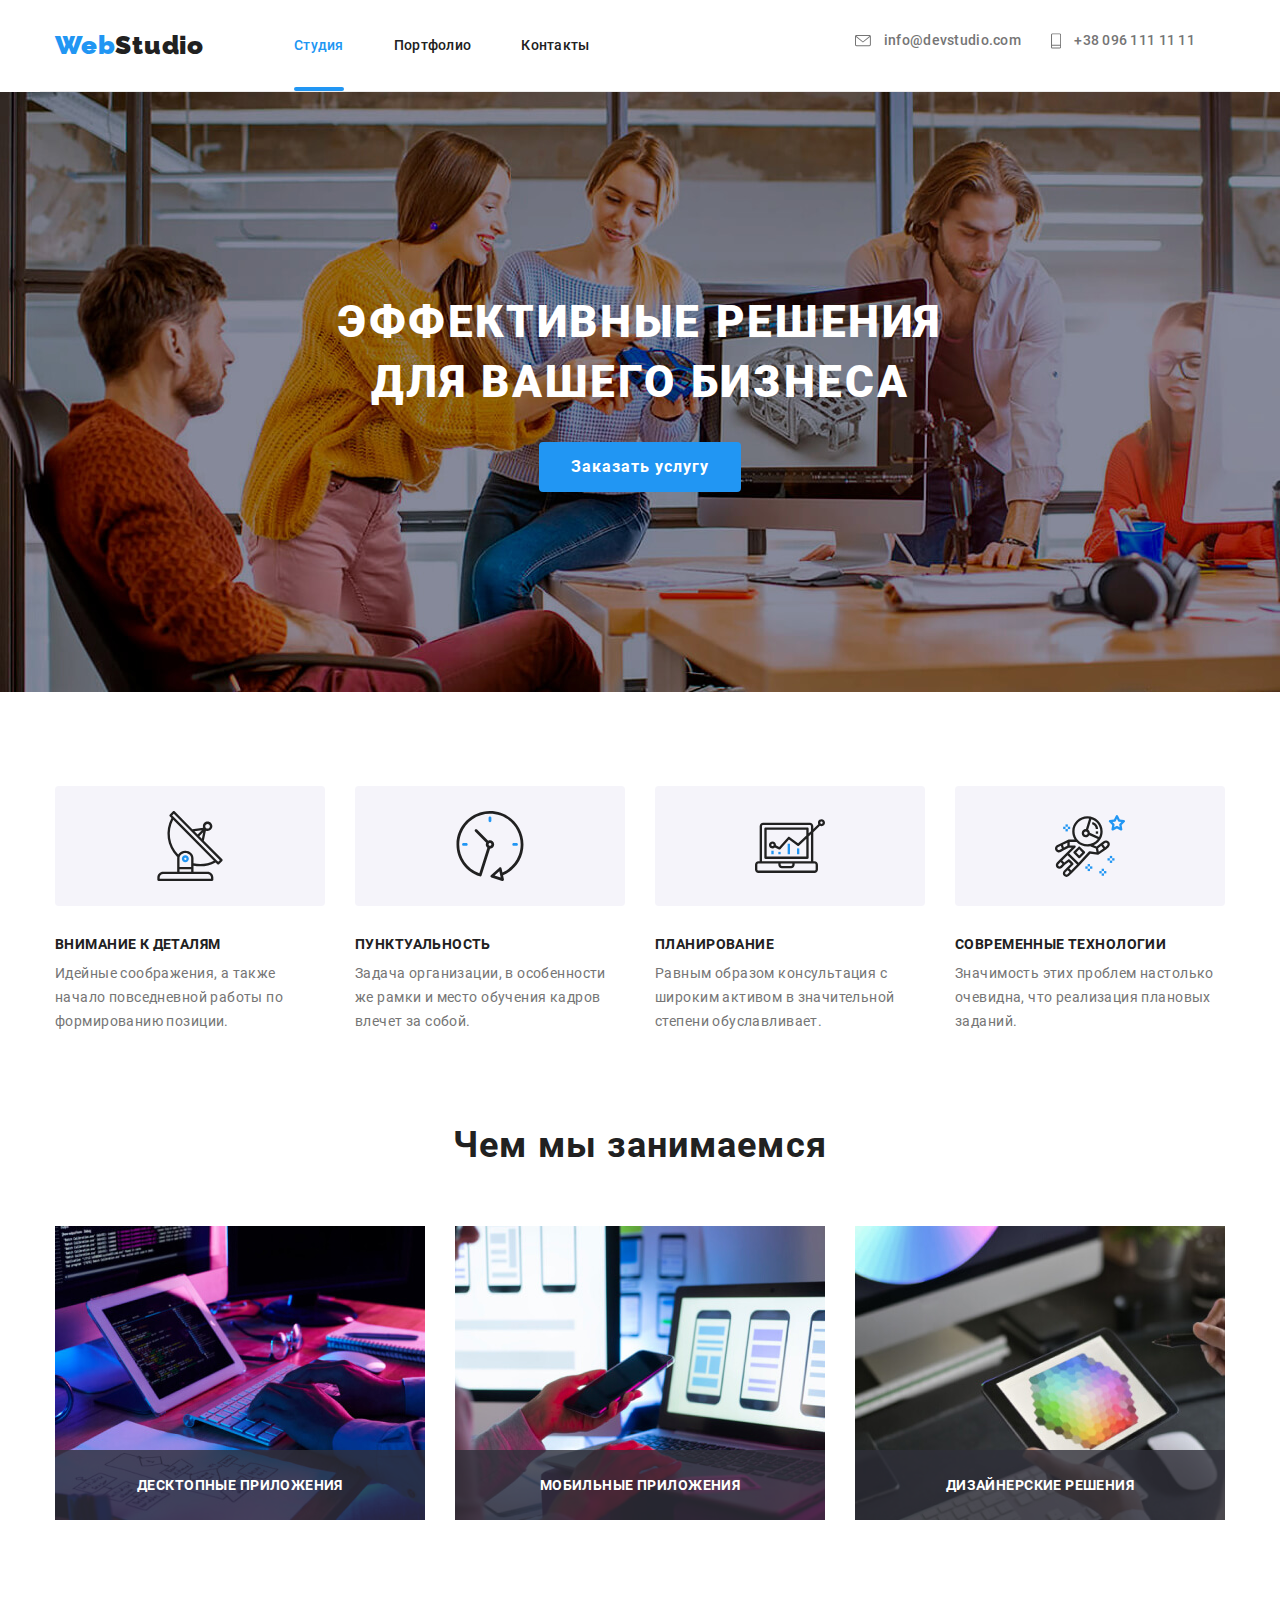
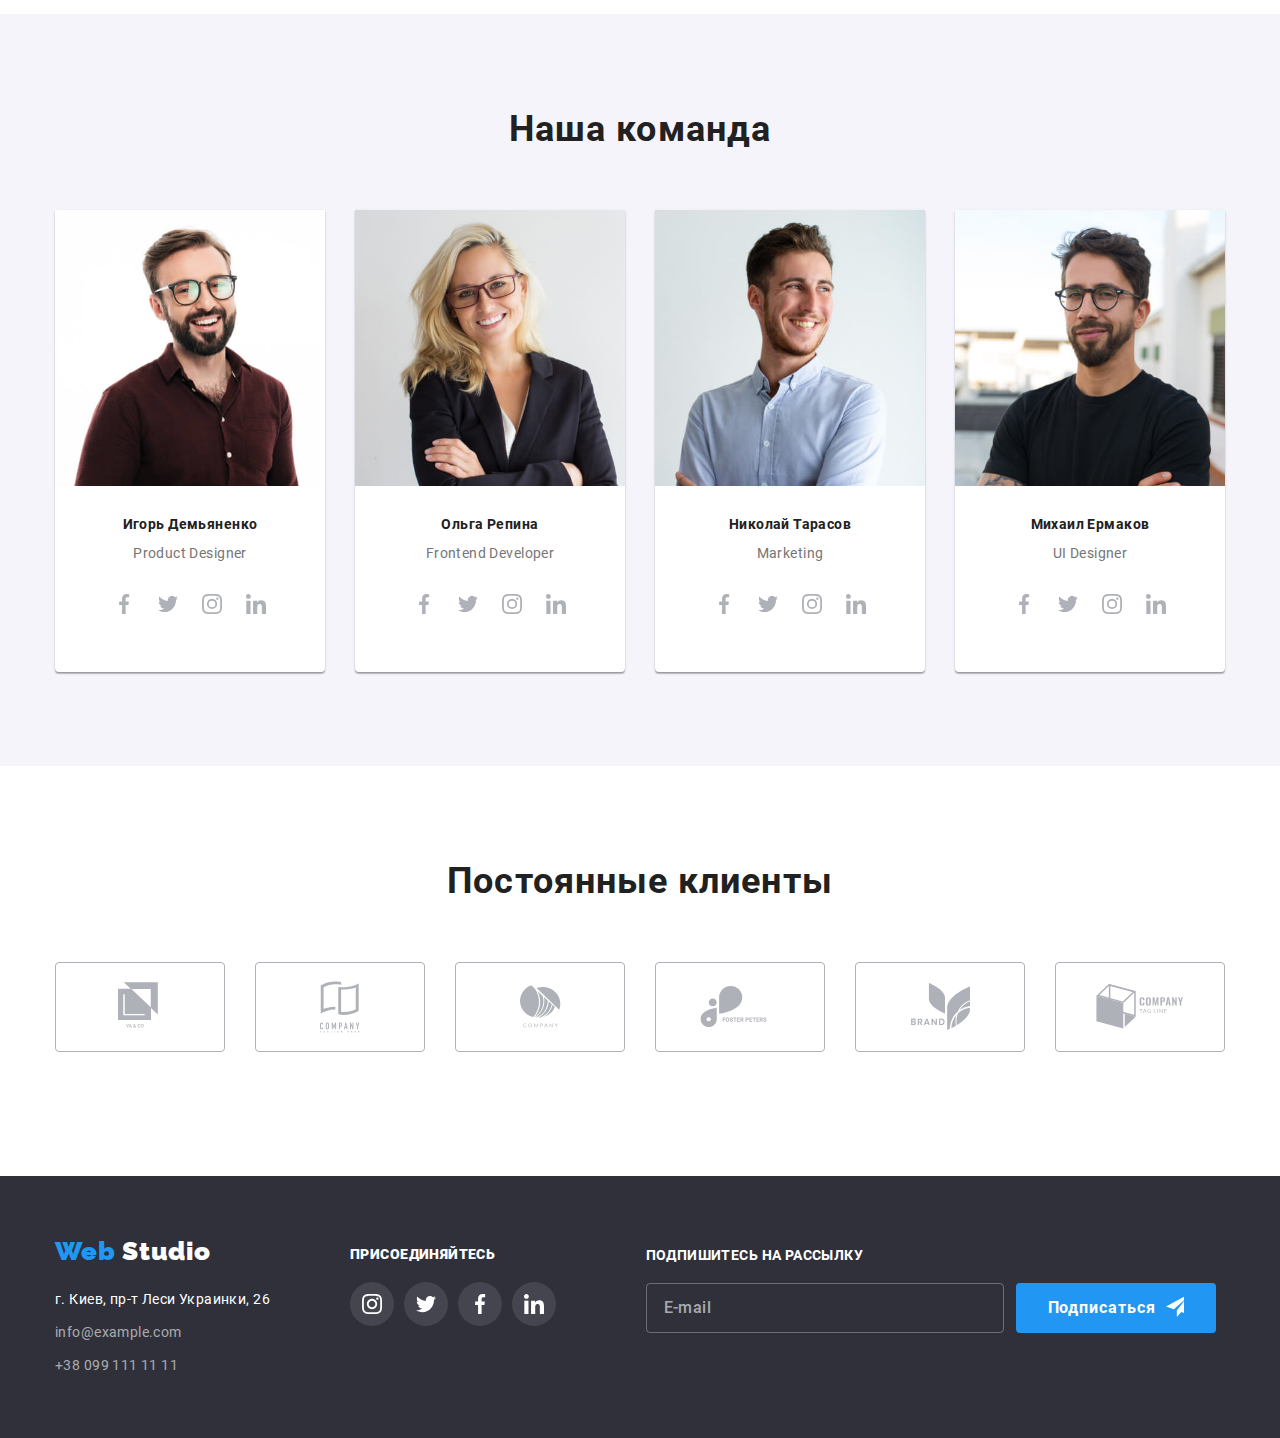
==== commit 6bde6555: "додав відзивчиві зображення" ====
--- a/index.html
+++ b/index.html
@@ -121,26 +121,46 @@
           <h2 class="section-title">Чем мы занимаемся</h2>
           <ul class="list what-we-do-list">
             <li class="what-we-do-item">
-              <img <!-- srcset="./img_respons/work-list/d-app/img.jpg" -- />
-              src="./img_respons/work-list/d-app/img.jpg" alt="Десктопные
-              приложения" width="370" />
+              <picture>
+                <source srcset="./img_respons/work-list/d-app/img.jpg 1x" />
+                <source srcset="./img_respons/work-list/d-app/img@2x.jpg 2x" />
+
+                <img
+                  src="./img_respons/work-list/d-app/img.jpg"
+                  alt="Десктопные
+              приложения"
+                  width="370"
+                />
+              </picture>
 
               <p class="what-we-do-text">ДЕСКТОПНЫЕ ПРИЛОЖЕНИЯ</p>
             </li>
             <li class="what-we-do-item">
-              <img
-                src="./img/mobile.jpg"
-                alt="Мобильные приложения"
-                width="370"
-              />
+              <picture>
+                <source srcset="./img_respons/work-list/m-app/img.jpg 1x" />
+                <source srcset="./img_respons/work-list/m-app/img@2x.jpg 2x" />
+
+                <img
+                  src="./img_respons/work-list/m-app/img.jpg"
+                  alt="Мобильные приложения"
+                  width="370"
+                />
+              </picture>
+
               <p class="what-we-do-text">МОБИЛЬНЫЕ ПРИЛОЖЕНИЯ</p>
             </li>
             <li class="what-we-do-item">
-              <img
-                src="./img/design.jpg"
-                alt="Дизайнерские решения"
-                width="370"
-              />
+              <picture>
+                <source srcset="./img_respons/work-list/design/img.jpg 1x" />
+                <source srcset="./img_respons/work-list/design/img@2x.jpg 2x" />
+
+                <img
+                  src="./img_respons/work-list/design/img.jpg"
+                  alt="Дизайнерские решения"
+                  width="370"
+                />
+              </picture>
+
               <p class="what-we-do-text">ДИЗАЙНЕРСКИЕ РЕШЕНИЯ</p>
             </li>
           </ul>
